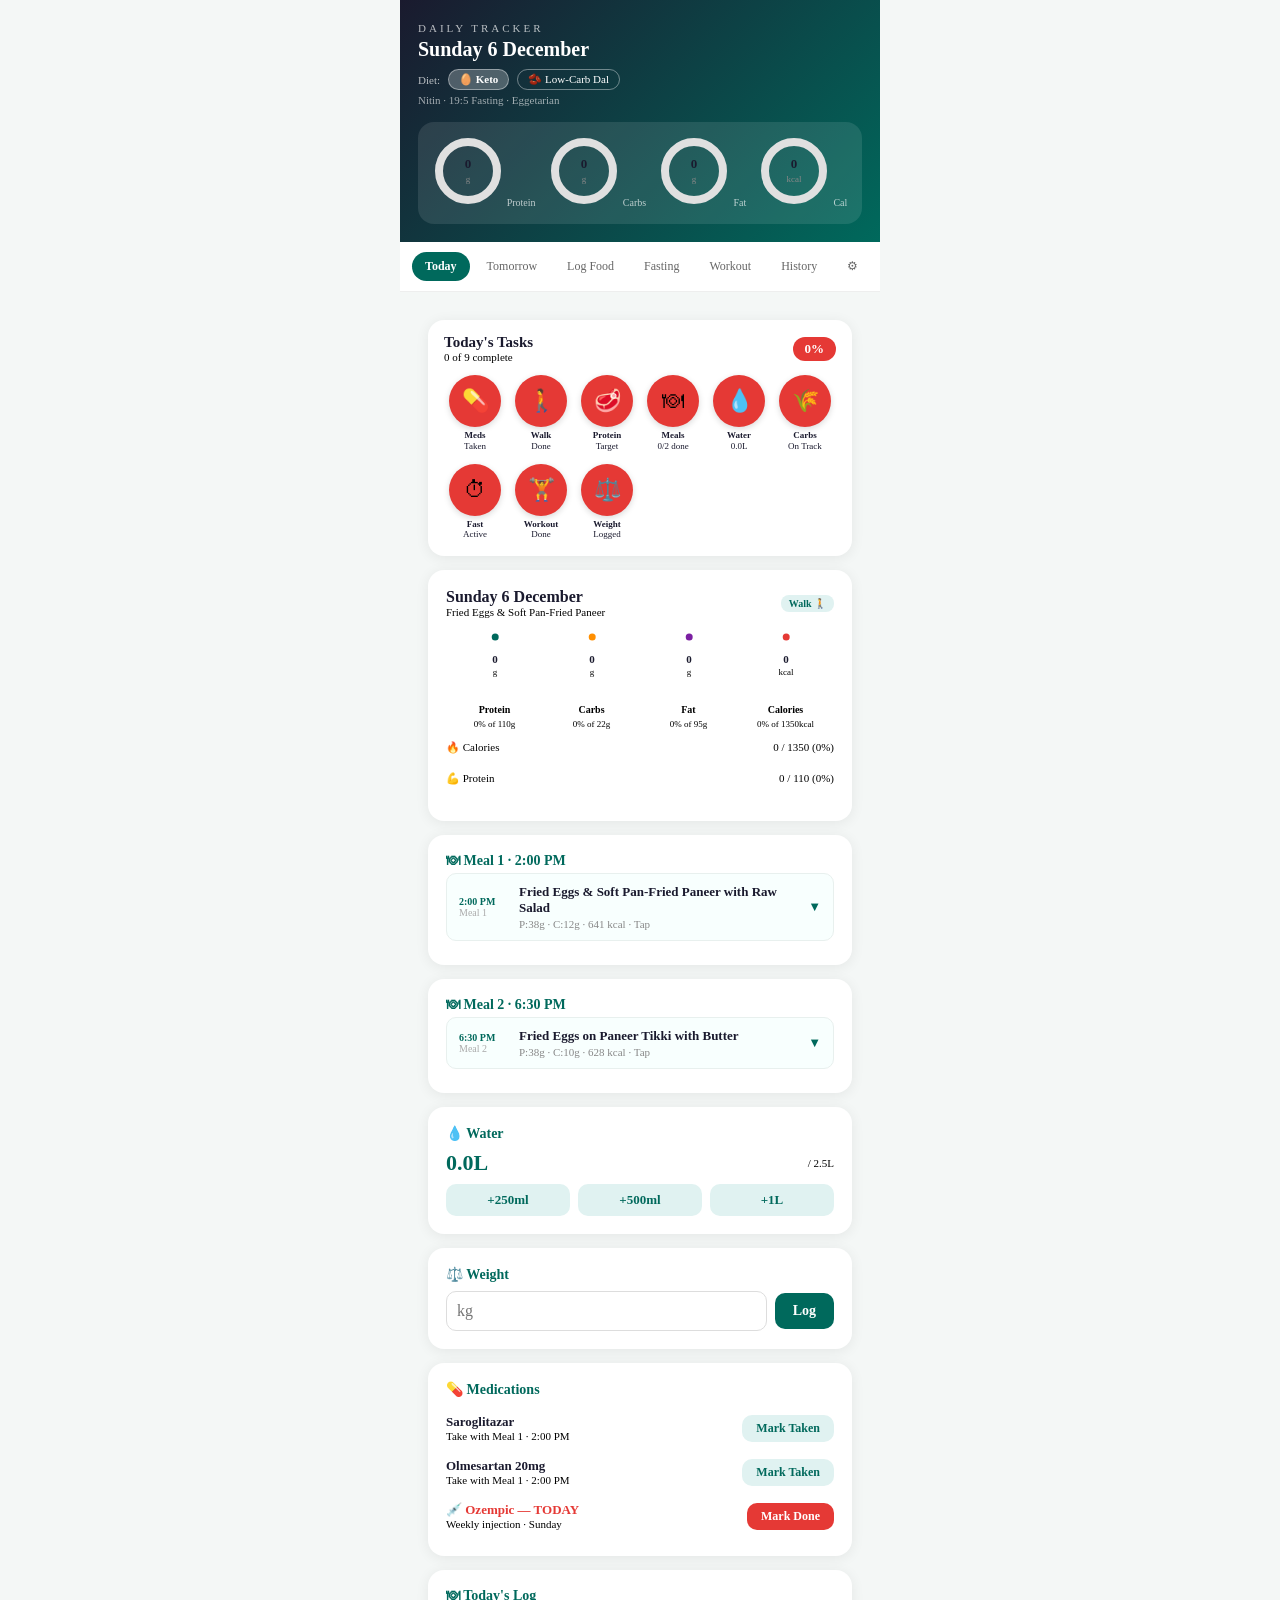
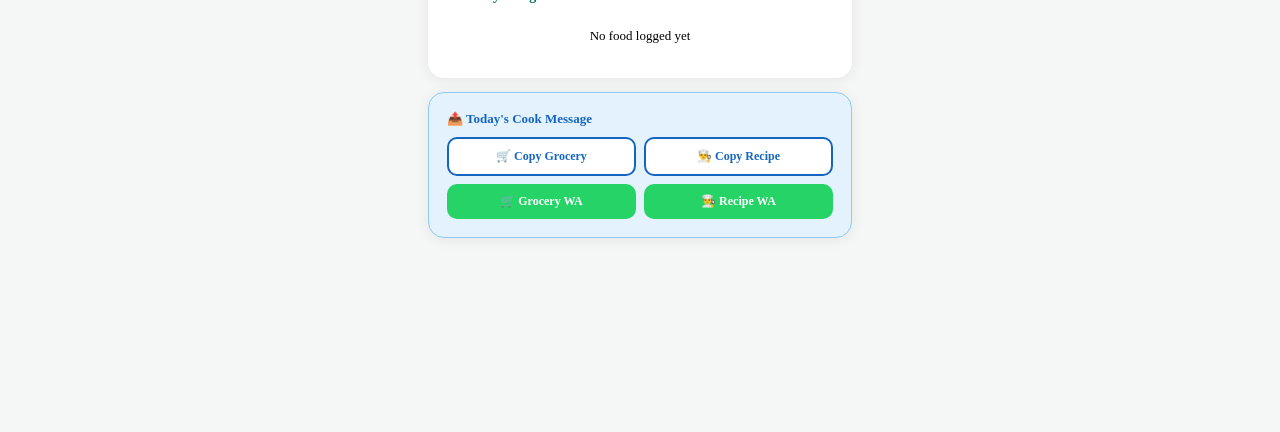
==== health_tracker.html @ d8ff8884 "Add files via upload" ====
<!DOCTYPE html>
<html lang="en">
<head>
<meta charset="UTF-8"/>
<meta name="viewport" content="width=device-width,initial-scale=1,maximum-scale=1,user-scalable=no"/>
<meta name="mobile-web-app-capable" content="yes"/>
<meta name="apple-mobile-web-app-capable" content="yes"/>
<title>Health Tracker</title>
<link rel="manifest" href="manifest.json">
<meta name="theme-color" content="#00695C">
<link rel="apple-touch-icon" href="icon-192.png">

<style>
*{box-sizing:border-box;margin:0;padding:0;-webkit-tap-highlight-color:transparent}
:root{
  --teal:#00695C;--lt-teal:#E0F2F1;--gold:#F57F17;--lt-gold:#FFF8E1;
  --dark:#1A1A2E;--red:#E53935;--green:#388E3C;--bg:#F4F7F6;
  --font:Georgia,"Times New Roman",serif;--mono:"Courier New",monospace;
  --shadow:0 2px 14px rgba(0,0,0,0.07);--radius:16px;
}
body{background:var(--bg);font-family:var(--font);max-width:480px;margin:0 auto;min-height:100vh;overflow-x:hidden}
button{font-family:var(--font);cursor:pointer}
input{font-family:var(--font);outline:none}
.card{background:#fff;border-radius:var(--radius);padding:18px;box-shadow:var(--shadow);margin-bottom:14px}
.inp{padding:9px 13px;border:1.5px solid #DDD;border-radius:10px;font-size:14px;width:100%;transition:border .2s;background:#fff}
.inp:focus{border-color:var(--teal)}
.sec{font-size:14px;font-weight:700;color:var(--teal);margin-bottom:12px}

.tabs{display:flex;gap:4px;padding:10px 12px;background:#fff;border-bottom:1px solid #EEE;overflow-x:auto;position:sticky;top:0;z-index:100}
.tab{padding:7px 13px;border-radius:20px;border:none;font-size:12px;white-space:nowrap;font-family:var(--font);transition:all .2s}
.tab.on{background:var(--teal);color:#fff;font-weight:700}
.tab:not(.on){background:transparent;color:#666}
.stab{padding:6px 13px;border-radius:14px;border:none;font-size:12px;font-family:var(--font);transition:all .2s}
.stab.on{background:var(--dark);color:#fff;font-weight:700}
.stab:not(.on){background:#F0F0F0;color:#666}
  .card{animation:fadeUp .18s ease both}
  @keyframes fadeUp{from{opacity:0;transform:translateY(5px)}to{opacity:1;transform:translateY(0)}}
  
  
  
  
.hdr{background:linear-gradient(135deg,var(--dark) 0%,var(--teal) 100%);padding:22px 18px 18px;color:#fff}
.content{padding:14px 14px 90px}
.meal-hdr{display:flex;align-items:center;gap:10px;padding:10px 12px;border-radius:10px;cursor:pointer;border:1.5px solid #E8F0EE;background:#F8FFFE;margin-bottom:0}
.meal-hdr
.meal-detail{padding:12px 14px;background:#FAFFFE;border:1.5px solid var(--teal);border-top:none;border-radius:0 0 10px 10px;margin-bottom:6px}
.excard{padding:12px 14px;border-radius:12px;margin-bottom:8px;border:1px solid #EEE;background:#fff;cursor:pointer;user-select:none;transition:all .2s}
.excard
.excard
.ring{display:flex;flex-direction:column;align-items:center;gap:3px}
.chk{width:22px;height:22px;border-radius:50%;border:2px solid #DDD;background:#fff;display:flex;align-items:center;justify-content:center;flex-shrink:0;margin-left:8px;transition:all .2s}
.chk.on{border-color:var(--green);background:var(--green)}
.fade{animation:fi .3s ease}
@keyframes fi{from{opacity:0;transform:translateY(6px)}to{opacity:1;transform:none}}
@keyframes spin{from{transform:rotate(0deg)}to{transform:rotate(360deg)}}
::-webkit-scrollbar{width:0;height:0}

@media (prefers-color-scheme: dark) {
  :root {
    --teal:#26A69A;--lt-teal:#1A3D3A;--gold:#FFB300;--lt-gold:#2D2200;
    --dark:#E8EAF6;--red:#EF5350;--green:#66BB6A;--bg:#0F0F0F;
    --shadow:0 2px 14px rgba(0,0,0,0.4);
  }
  body { background:var(--bg); color:#E0E0E0; }
  .card { background:#1E1E1E; color:#E0E0E0; }
  .inp { background:#2A2A2A; border-color:#444; color:#E0E0E0; }
  .inp:focus { border-color:var(--teal); }
  .inp::placeholder { color:#666; }
  .tabs { background:#1A1A1A; border-bottom-color:#333; }
  .tab:not(.on) { color:#999; }
  .stab:not(.on) { background:#2A2A2A; color:#999; }
  .srow { border-bottom-color:#2A2A2A; }
  .meal-hdr { background:#252525; border-color:#333; }
  .meal-hdr.open { background:var(--lt-teal); border-color:var(--teal); }
  .meal-detail { background:#1A2E2B; border-color:var(--teal); }
  .excard { background:#1E1E1E; border-color:#333; }
  .excard.done { background:#1A3320; border-color:#388E3C; }
  .excard.locked { background:#181818; }
  .chk { background:#2A2A2A; border-color:#444; }
  .badge-green { background:#1A3320; color:#66BB6A; }
  .badge-red   { background:#2D1515; color:#EF5350; }
  .badge-gold  { background:#2D2200; color:#FFB300; }
  .badge-teal  { background:var(--lt-teal); color:var(--teal); }

  /* Cards with inline background:#fff or #FAFAFA → override */
  [style*="background:#fff"],[style*="background: #fff"],
  [style*="background:#FAFAFA"],[style*="background:#F5F5F5"],
  [style*="background:#F9F9F9"],[style*="background:#FAFFFE"],
  [style*="background:#F8FFFE"] { background:#252525 !important; }
  [style*="background:#F0F0F0"] { background:#2A2A2A !important; }
  [style*="background:#F4F7F6"] { background:#0F0F0F !important; }

  /* Light pastel backgrounds → dark equivalents */
  [style*="background:#E8F5E9"] { background:#1A3320 !important; }
  [style*="background:#FFEBEE"] { background:#2D1515 !important; }
  [style*="background:#FFF8E1"] { background:#2D2200 !important; }
  [style*="background:#E3F2FD"] { background:#0D2033 !important; }
  [style*="background:#EDE7F6"] { background:#1E1528 !important; }
  [style*="background:#F0FAF8"] { background:#0D2520 !important; }

  /* Text colours */
  [style*="color:#555"],[style*="color: #555"],
  [style*="color:#666"],[style*="color: #666"] { color:#AAA !important; }
  [style*="color:#888"],[style*="color: #888"] { color:#888 !important; }
  [style*="color:#333"],[style*="color: #333"] { color:#CCC !important; }
  [style*="color:var(--dark)"] { color:#E8EAF6 !important; }

  /* Border colours */
  [style*="border-bottom:1px solid #F5F5F5"] { border-bottom-color:#2A2A2A !important; }
  [style*="border-bottom:1px solid #EEE"] { border-bottom-color:#333 !important; }
  [style*="border:1px solid #EEE"] { border-color:#333 !important; }
  [style*="border:1.5px solid #E8F0EE"] { border-color:#333 !important; }
  [style*="border:1px solid #DDD"] { border-color:#444 !important; }

  /* Undo bar */
  #undo-bar { background:#333 !important; }

  /* Input number spinners */
  input[type="number"] { color-scheme: dark; }
}

@media (prefers-color-scheme: dark) {
  /* SVG chart text */
  svg text { fill:#AAA !important; }

  /* Tab bar bottom nav */
  .nav { background:#1A1A1A !important; border-top-color:#333 !important; }
  .nav button { color:#888 !important; }
  .nav button.on { color:var(--teal) !important; }

  /* Circuit timer overlay */
  #circuit-overlay { background:#0F0F0F !important; }

  /* Scrollbar */
  ::-webkit-scrollbar { width:4px; }
  ::-webkit-scrollbar-track { background:#1A1A1A; }
  ::-webkit-scrollbar-thumb { background:#444; border-radius:4px; }

  /* Video barcode scanner overlay stays dark naturally */

  /* White text on dark teal header — stays as-is, already works */
  .hdr { background:linear-gradient(135deg,#0A0A1A 0%,#00695C 100%) !important; }

  /* Danger zone card */
  [style*="background:#FFF8E1;border:1px solid #FFE082"] { background:#2D2200 !important; border-color:#664400 !important; }
  [style*="background:#FFEBEE;border:1px solid #EF9A9A"] { background:#2D1515 !important; border-color:#661515 !important; }

  /* Day complete celebration */
  [style*="background:linear-gradient(135deg,#E8F5E9"] { background:linear-gradient(135deg,#1A3320,#1E3A20) !important; border-color:var(--green) !important; }

  /* Goal progress bar track */
  [style*="background:#F0F0F0;border-radius:20px"] { background:#2A2A2A !important; }
  [style*="background:#F0F0F0;border-radius:10px"] { background:#2A2A2A !important; }
}
</style>
</head>
<body>
<div id="app"></div>
<script>
// --- DATA -----------------------------------------------------------

let FOOD_DB = [];
async function loadFoodDB() {
  try {
    const res = await fetch('foods.json');
    if (!res.ok) throw new Error('foods.json not found');
    FOOD_DB = await res.json();
    // Also re-load any custom foods saved by user
    LS.get('custom_foods',[]).forEach(f => { if(!FOOD_DB.find(x=>x.name===f.name)) FOOD_DB.push(f); });
  } catch(e) {
    console.warn('foods.json load failed, using empty DB:', e.message);
  }
}

/** Quick lookup by partial name (case-insensitive) */
const searchFoods = (query, db = FOOD_DB) => {
  if (!query?.trim()) return db;
  const q = query.toLowerCase();
  return db.filter(f => f.name.toLowerCase().includes(q));
};



const KETO_PLAN = [
  {
    day: "Monday",
    theme: "Ghee-Fried Eggs & Pan-Fried Paneer",
    meals: [
      {
        name: "Ghee-Fried Eggs & Pan-Fried Paneer with Salad",
        time: "2:00 PM",
        protein: 38, carbs: 14, fat: 54, cal: 694,
        ingredients: [
          { hi: "3 पूरे अंडे", en: "3 whole eggs", qty: "3" },
          { hi: "80 ग्राम पनीर — मोटे स्लाइस", en: "80g paneer — thick slabs", qty: "80g" },
          { hi: "1 अमूल चीज़ स्लाइस (वैकल्पिक)", en: "1 Amul cheese slice (optional)", qty: "1 slice" },
          { hi: "3 छोटे चम्मच घी", en: "3 tsp ghee", qty: "3 tsp" },
          { hi: "¼ छोटा प्याज — बारीक कटा", en: "¼ small onion — finely chopped", qty: "30g" },
          { hi: "½ छोटा टमाटर — बारीक कटा", en: "½ small tomato — finely chopped", qty: "50g" },
          { hi: "नमक, काली मिर्च, लाल मिर्च फ्लेक्स", en: "Salt, black pepper, chilli flakes", qty: "to taste" },
        ],
        steps: [
          { hi: "पैन में 1½ छोटा चम्मच घी — पनीर स्लाइस — हर साइड 2 मिनट सुनहरा", en: "Heat 1½ tsp ghee — fry paneer slabs 2 min each side until golden" },
          { hi: "निकालें — उसी पैन में ½ छोटा चम्मच घी — प्याज 1 मिनट — टमाटर 1 मिनट", en: "Remove paneer — add ½ tsp ghee — fry onion 1 min — add tomato 1 min" },
          { hi: "प्याज-टमाटर किनारे करें — अंडे तोड़ें", en: "Push onion-tomato to side — crack eggs in" },
          { hi: "धीमी आंच — जर्दी थोड़ी नरम रखें — नमक, मिर्च", en: "Low flame — keep yolk slightly runny — salt, pepper" },
          { hi: "चीज़ स्लाइस पनीर पर — ढकें 30 सेकंड (वैकल्पिक)", en: "Place cheese on paneer — cover 30 sec to melt (optional)" },
          { hi: "खीरा, मूली, टमाटर काटें — साइड में रखें", en: "Slice cucumber, mooli, tomato — serve on the side" },
          { hi: "अंडे, पनीर और सलाद अलग-अलग परोसें", en: "Serve eggs, paneer and salad separately on the plate" },
        ],
      },
      {
        name: "Ghee-Fried Eggs & Pan-Fried Paneer with Cheese",
        time: "6:30 PM",
        protein: 41, carbs: 5, fat: 49, cal: 608,
        ingredients: [
          { hi: "3 पूरे अंडे", en: "3 whole eggs", qty: "3" },
          { hi: "100 ग्राम पनीर — मोटे स्लाइस", en: "100g paneer — cut into thick slabs", qty: "100g" },
          { hi: "1 अमूल चीज़ स्लाइस (वैकल्पिक)", en: "1 Amul cheese slice (optional)", qty: "1 slice" },
          { hi: "1 छोटा चम्मच घी (अंडों के लिए)", en: "1 tsp ghee (for eggs)", qty: "1 tsp" },
          { hi: "1 छोटा चम्मच घी (पनीर के लिए)", en: "1 tsp ghee (for paneer)", qty: "1 tsp" },
          { hi: "नमक, काली मिर्च, लाल मिर्च फ्लेक्स", en: "Salt, black pepper, chilli flakes", qty: "to taste" },
        ],
        steps: [
          { hi: "पैन में 1 छोटा चम्मच घी — पनीर स्लाइस — हर साइड 2 मिनट सुनहरा", en: "Heat 1 tsp ghee — fry paneer slabs 2 min each side until golden" },
          { hi: "निकालें — उसी पैन में 1 छोटा चम्मच घी — अंडे तोड़ें", en: "Remove paneer — add 1 tsp ghee — crack eggs in" },
          { hi: "धीमी आंच — जर्दी थोड़ी नरम — नमक, मिर्च", en: "Low flame — keep yolk slightly runny — salt, pepper" },
          { hi: "पनीर के ऊपर चीज़ स्लाइस — ढकें 30 सेकंड (वैकल्पिक)", en: "Place cheese on paneer — cover 30 sec to melt (optional)" },
          { hi: "अंडे और पनीर साथ परोसें", en: "Serve eggs alongside golden paneer slabs" },
        ],
      },
    ],
    shake: true,
    grocery: [
      { hi: "अंडे", en: "Eggs", qty: "4" },
      { hi: "पनीर (फुल फैट)", en: "Paneer (full fat)", qty: "250g" },
      { hi: "पालक", en: "Spinach (Palak)", qty: "150g" },
      { hi: "शिमला मिर्च", en: "Capsicum", qty: "30g (1 छोटी)" },
      { hi: "प्याज़", en: "Onion", qty: "15g" },
      { hi: "टमाटर", en: "Tomato", qty: "40g (1 छोटा)" },
      { hi: "पत्तागोभी", en: "Cabbage", qty: "50g" },
      { hi: "खीरा या मूली", en: "Cucumber or Mooli", qty: "1" },
      { hi: "घी", en: "Ghee", qty: "3 tsp" },
      { hi: "मक्खन (अनसाल्टेड)", en: "Butter (unsalted)", qty: "2 tsp" },
    ],
    totals: { protein: 79, carbs: 19, fat: 103, cal: 1302 },
  },
  {
    day: "Tuesday",
    theme: "Spiced Omelette & Jeera Paneer",
    meals: [
      {
        name: "Spiced Omelette & Jeera Paneer with Sautéed Spinach",
        time: "2:00 PM",
        protein: 39, carbs: 8, fat: 54, cal: 665,
        ingredients: [
          { hi: "3 पूरे अंडे", en: "3 whole eggs", qty: "3" },
          { hi: "80 ग्राम पनीर — क्यूब्स", en: "80g paneer — cubes", qty: "80g" },
          { hi: "1 अमूल चीज़ स्लाइस (वैकल्पिक)", en: "1 Amul cheese slice (optional)", qty: "1 slice" },
          { hi: "3 छोटे चम्मच घी", en: "3 tsp ghee", qty: "3 tsp" },
          { hi: "80 ग्राम पालक — साइड के लिए", en: "80g spinach — for the side", qty: "80g" },
          { hi: "1 छोटा चम्मच जीरा", en: "1 tsp cumin seeds", qty: "1 tsp" },
          { hi: "नमक, लाल मिर्च, हल्दी", en: "Salt, red chilli, turmeric", qty: "to taste" },
        ],
        steps: [
          { hi: "पैन में 1 छोटा चम्मच घी — जीरा — चटखने दें — पनीर क्यूब्स — 2 मिनट — निकालें", en: "Heat 1 tsp ghee — splutter cumin — add paneer cubes — 2 min — set aside" },
          { hi: "उसी पैन में ½ छोटा चम्मच घी — पालक — नमक — 1 मिनट — निकालें", en: "Add ½ tsp ghee — sauté spinach with salt — 1 min — set aside" },
          { hi: "अंडे फेंटें — नमक, लाल मिर्च मिलाएं", en: "Whisk eggs with salt and red chilli" },
          { hi: "पैन में 1½ छोटा चम्मच घी — अंडे डालें — फैलाएं — किनारे सेट होने दें", en: "Heat 1½ tsp ghee — pour eggs — spread — let edges set" },
          { hi: "चीज़ स्लाइस एक तरफ — मोड़ें — 30 सेकंड (वैकल्पिक)", en: "Add cheese slice on one half — fold — 30 sec (optional)" },
          { hi: "ऑमलेट, जीरा पनीर और पालक अलग-अलग परोसें", en: "Serve omelette, jeera paneer and spinach separately" },
        ],
      },
      {
        name: "Cream Scrambled Eggs with Paneer & Cheese",
        time: "6:30 PM",
        protein: 44, carbs: 11, fat: 57, cal: 722,
        ingredients: [
          { hi: "4 पूरे अंडे", en: "4 whole eggs", qty: "4" },
          { hi: "80 ग्राम पनीर — कद्दूकस", en: "80g paneer — grated", qty: "80g" },
          { hi: "1 अमूल चीज़ स्लाइस (वैकल्पिक)", en: "1 Amul cheese slice (optional)", qty: "1 slice" },
          { hi: "2 टेबलस्पून ताज़ी क्रीम", en: "2 tbsp fresh cream", qty: "2 tbsp" },
          { hi: "2 छोटे चम्मच मक्खन", en: "2 tsp butter", qty: "2 tsp" },
          { hi: "नमक, काली मिर्च", en: "Salt, black pepper", qty: "to taste" },
        ],
        steps: [
          { hi: "पैन में मक्खन — प्याज 1 मिनट — टमाटर 1 मिनट — किनारे करें", en: "Melt butter — fry onion 1 min — add tomato 1 min — push to side" },
          { hi: "अंडे, क्रीम, नमक, काली मिर्च फेंटें", en: "Whisk eggs with cream, salt and black pepper" },
          { hi: "अंडे डालें — धीरे-धीरे हिलाएं — जल्दी नहीं", en: "Pour eggs — stir slowly and gently — no rush" },
          { hi: "आधे पके होने पर कद्दूकस पनीर मिलाएं", en: "When half set, fold in grated paneer" },
          { hi: "चीज़ स्लाइस ऊपर — गैस बंद — 30 सेकंड (वैकल्पिक)", en: "Add cheese slice — turn off heat — 30 sec (optional)" },
          { hi: "नरम और क्रीमी — तुरंत परोसें", en: "Serve immediately while soft and creamy" },
        ],
      },
    ],
    shake: true,
    grocery: [
      { hi: "अंडे", en: "Eggs", qty: "4" },
      { hi: "पनीर (फुल फैट)", en: "Paneer (full fat)", qty: "250g" },
      { hi: "फूलगोभी", en: "Cauliflower", qty: "80g" },
      { hi: "पत्तागोभी", en: "Cabbage", qty: "50g" },
      { hi: "पालक", en: "Spinach", qty: "75g" },
      { hi: "शिमला मिर्च", en: "Capsicum", qty: "30g" },
      { hi: "प्याज़", en: "Onion", qty: "30g" },
      { hi: "टमाटर", en: "Tomato", qty: "40g" },
      { hi: "खीरा या मूली", en: "Cucumber or Mooli", qty: "1" },
      { hi: "घी", en: "Ghee", qty: "3 tsp" },
      { hi: "मक्खन (अनसाल्टेड)", en: "Butter", qty: "2 tsp" },
    ],
    totals: { protein: 83, carbs: 19, fat: 111, cal: 1387 },
  },
  {
    day: "Wednesday",
    theme: "Palak Paneer",
    meals: [
      {
        name: "Palak Paneer with Cream & Ghee",
        time: "2:00 PM",
        protein: 32, carbs: 12, fat: 48, cal: 610,
        ingredients: [
          { hi: "150 ग्राम पनीर — मोटे क्यूब्स", en: "150g paneer — thick cubes", qty: "150g" },
          { hi: "200 ग्राम पालक — धोकर ब्लांच करें", en: "200g spinach — washed and blanched", qty: "200g" },
          { hi: "1 टेबलस्पून ताज़ी क्रीम", en: "1 tbsp fresh cream", qty: "1 tbsp" },
          { hi: "2 छोटे चम्मच घी", en: "2 tsp ghee", qty: "2 tsp" },
          { hi: "15 ग्राम प्याज़ — बारीक", en: "15g onion — finely chopped", qty: "15g" },
          { hi: "30 ग्राम टमाटर — बारीक", en: "30g tomato — finely chopped", qty: "30g" },
          { hi: "1 छोटा चम्मच अदरक-लहसुन पेस्ट", en: "1 tsp ginger-garlic paste", qty: "1 tsp" },
          { hi: "नमक, जीरा, हल्दी, गरम मसाला", en: "Salt, cumin, turmeric, garam masala", qty: "to taste" },
        ],
        steps: [
          { hi: "पालक ब्लांच करें — 2 मिनट उबलते पानी में — ठंडे पानी में डालें — पीस लें", en: "Blanch spinach 2 min in boiling water — transfer to cold water — blend smooth" },
          { hi: "पैन में 1 छोटा चम्मच घी — पनीर क्यूब्स — हल्का सुनहरा — निकालें", en: "Heat 1 tsp ghee — fry paneer cubes lightly golden — set aside" },
          { hi: "उसी पैन में 1 छोटा चम्मच घी — जीरा — प्याज़ — 2 मिनट", en: "Add 1 tsp ghee — cumin — onion — 2 min" },
          { hi: "अदरक-लहसुन पेस्ट — 1 मिनट — टमाटर — नरम होने तक", en: "Add ginger-garlic paste — 1 min — tomato — cook until soft" },
          { hi: "हल्दी, नमक — पालक प्यूरी डालें — 3 मिनट धीमी आंच", en: "Add turmeric, salt — pour spinach purée — 3 min on low flame" },
          { hi: "पनीर डालें — 2 मिनट — क्रीम डालें — गरम मसाला — गरम परोसें", en: "Add paneer — 2 min — stir in cream — garam masala — serve hot" },
        ],
      },
      {
        name: "Masala Paneer Stuffed Omelette in Ghee",
        time: "6:30 PM",
        protein: 37, carbs: 4, fat: 49, cal: 600,
        ingredients: [
          { hi: "3 पूरे अंडे", en: "3 whole eggs", qty: "3" },
          { hi: "80 ग्राम पनीर — कद्दूकस", en: "80g paneer — grated", qty: "80g" },
          { hi: "1 अमूल चीज़ स्लाइस (वैकल्पिक)", en: "1 Amul cheese slice (optional)", qty: "1 slice" },
          { hi: "2 छोटे चम्मच घी", en: "2 tsp ghee", qty: "2 tsp" },
          { hi: "नमक, जीरा, लाल मिर्च पाउडर, चाट मसाला", en: "Salt, cumin, red chilli powder, chaat masala", qty: "to taste" },
        ],
        steps: [
          { hi: "अंडे फेंटें — नमक और जीरा मिलाएं", en: "Whisk eggs with salt and cumin" },
          { hi: "पनीर में लाल मिर्च, चाट मसाला, नमक — स्टफिंग तैयार", en: "Mix paneer with chilli, chaat masala, salt — stuffing ready" },
          { hi: "पैन में घी गरम करें — अंडे डालें — फैलाएं", en: "Heat ghee in pan — pour eggs — spread evenly" },
          { hi: "किनारे सेट होने पर एक तरफ पनीर स्टफिंग रखें", en: "When edges set, add paneer stuffing on one half" },
          { hi: "मोड़ें — 1 मिनट — चीज़ स्लाइस ऊपर (वैकल्पिक)", en: "Fold over — 1 min more — cheese slice on top (optional)" },
          { hi: "गरम परोसें", en: "Serve hot" },
        ],
      },
    ],
    shake: true,
    grocery: [
      { hi: "अंडे", en: "Eggs", qty: "4" },
      { hi: "पनीर (फुल फैट)", en: "Paneer (full fat)", qty: "250g" },
      { hi: "ब्रोकली", en: "Broccoli", qty: "80g" },
      { hi: "पालक", en: "Spinach", qty: "125g" },
      { hi: "पत्तागोभी", en: "Cabbage", qty: "50g" },
      { hi: "प्याज़", en: "Onion", qty: "15g" },
      { hi: "टमाटर", en: "Tomato", qty: "40g" },
      { hi: "खीरा या मूली", en: "Cucumber or Mooli", qty: "1" },
      { hi: "घी", en: "Ghee", qty: "3 tsp" },
      { hi: "मक्खन (अनसाल्टेड)", en: "Butter", qty: "2 tsp" },
    ],
    totals: { protein: 69, carbs: 16, fat: 97, cal: 1210 },
  },
  {
    day: "Thursday",
    theme: "Buttery Scrambled Eggs & Pan-Fried Paneer",
    meals: [
      {
        name: "Buttery Scrambled Eggs & Pan-Fried Paneer with Grilled Capsicum",
        time: "2:00 PM",
        protein: 39, carbs: 13, fat: 51, cal: 653,
        ingredients: [
          { hi: "3 पूरे अंडे", en: "3 whole eggs", qty: "3" },
          { hi: "80 ग्राम पनीर — मोटे स्लाइस", en: "80g paneer — thick slabs", qty: "80g" },
          { hi: "1 अमूल चीज़ स्लाइस (वैकल्पिक)", en: "1 Amul cheese slice (optional)", qty: "1 slice" },
          { hi: "3 छोटे चम्मच मक्खन", en: "3 tsp butter", qty: "3 tsp" },
          { hi: "80 ग्राम शिमला मिर्च — लंबे टुकड़े (साइड के लिए)", en: "80g capsicum — strips (for the side)", qty: "80g" },
          { hi: "नमक, काली मिर्च", en: "Salt, black pepper", qty: "to taste" },
        ],
        steps: [
          { hi: "पैन में 1 छोटा चम्मच मक्खन — शिमला मिर्च स्ट्रिप्स — नमक — 3 मिनट ग्रिल — निकालें", en: "Heat 1 tsp butter — grill capsicum strips with salt — 3 min — set aside" },
          { hi: "उसी पैन में 1 छोटा चम्मच मक्खन — पनीर स्लाइस — 2 मिनट हर साइड — निकालें", en: "Add 1 tsp butter — fry paneer slabs 2 min each side — set aside" },
          { hi: "अंडे फेंटें — नमक, काली मिर्च", en: "Whisk eggs with salt and black pepper" },
          { hi: "पैन में 1 छोटा चम्मच मक्खन — धीमी आंच — अंडे — धीरे हिलाएं", en: "Add 1 tsp butter — low flame — pour eggs — stir slowly" },
          { hi: "चीज़ स्लाइस ऊपर — गैस बंद — 30 सेकंड (वैकल्पिक)", en: "Add cheese slice on top — turn off heat — 30 sec (optional)" },
          { hi: "स्क्रैम्बल्ड अंडे, पनीर और शिमला मिर्च अलग-अलग परोसें", en: "Serve scrambled eggs, paneer and capsicum separately on the plate" },
        ],
      },
      {
        name: "Boiled Eggs in Jeera-Chilli Ghee Tadka & Pan-Fried Paneer",
        time: "6:30 PM",
        protein: 37, carbs: 8, fat: 48, cal: 613,
        ingredients: [
          { hi: "3 पूरे अंडे — उबले", en: "3 whole eggs — hard boiled", qty: "3" },
          { hi: "100 ग्राम पनीर — मोटे टुकड़े", en: "100g paneer — thick cubes", qty: "100g" },
          { hi: "2 छोटे चम्मच घी", en: "2 tsp ghee", qty: "2 tsp" },
          { hi: "1 छोटा चम्मच जीरा", en: "1 tsp cumin seeds", qty: "1 tsp" },
          { hi: "1-2 सूखी लाल मिर्च", en: "1-2 dried red chillies", qty: "1-2" },
          { hi: "नमक, काली मिर्च, अमचूर", en: "Salt, black pepper, amchur", qty: "to taste" },
        ],
        steps: [
          { hi: "अंडे उबालें 10 मिनट — छीलें — आधा काटें", en: "Boil eggs 10 min — peel — cut in half" },
          { hi: "पैन में 1 छोटा चम्मच घी — पनीर क्यूब्स — सुनहरे होने तक", en: "Heat 1 tsp ghee — fry paneer cubes until golden — set aside" },
          { hi: "उसी पैन में 1 छोटा चम्मच घी — जीरा डालें — चटखने दें", en: "Add 1 tsp ghee — add cumin — let splutter" },
          { hi: "सूखी लाल मिर्च — 30 सेकंड", en: "Add red chillies — 30 sec" },
          { hi: "अंडे और पनीर डालें — अच्छे से कोट करें — नमक, अमचूर", en: "Add eggs and paneer — toss in tadka — salt, amchur" },
          { hi: "गरम परोसें — कोई सब्ज़ी नहीं", en: "Serve hot — no vegetables needed" },
        ],
      },
    ],
    shake: true,
    grocery: [
      { hi: "अंडे", en: "Eggs", qty: "4" },
      { hi: "पनीर (फुल फैट)", en: "Paneer (full fat)", qty: "250g" },
      { hi: "शिमला मिर्च", en: "Capsicum", qty: "80g" },
      { hi: "पालक", en: "Spinach", qty: "125g" },
      { hi: "पत्तागोभी", en: "Cabbage", qty: "50g" },
      { hi: "प्याज़", en: "Onion", qty: "15g" },
      { hi: "टमाटर", en: "Tomato", qty: "40g" },
      { hi: "खीरा या मूली", en: "Cucumber or Mooli", qty: "1" },
      { hi: "घी", en: "Ghee", qty: "3 tsp" },
      { hi: "मक्खन (अनसाल्टेड)", en: "Butter", qty: "2 tsp" },
    ],
    totals: { protein: 76, carbs: 21, fat: 99, cal: 1266 },
  },
  {
    day: "Friday",
    theme: "Eggs in Palak Gravy",
    meals: [
      {
        name: "Boiled Eggs in Palak Gravy with Paneer",
        time: "2:00 PM",
        protein: 42, carbs: 13, fat: 55, cal: 711,
        ingredients: [
          { hi: "3 पूरे अंडे — उबले", en: "3 whole eggs — hard boiled", qty: "3" },
          { hi: "100 ग्राम पनीर — मोटे क्यूब्स", en: "100g paneer — thick cubes", qty: "100g" },
          { hi: "200 ग्राम पालक — धोकर ब्लांच करें", en: "200g spinach — washed and blanched", qty: "200g" },
          { hi: "1 टेबलस्पून ताज़ी क्रीम", en: "1 tbsp fresh cream", qty: "1 tbsp" },
          { hi: "2 छोटे चम्मच घी", en: "2 tsp ghee", qty: "2 tsp" },
          { hi: "15 ग्राम प्याज़ — बारीक", en: "15g onion — finely chopped", qty: "15g" },
          { hi: "30 ग्राम टमाटर — बारीक", en: "30g tomato — finely chopped", qty: "30g" },
          { hi: "1 छोटा चम्मच अदरक-लहसुन पेस्ट", en: "1 tsp ginger-garlic paste", qty: "1 tsp" },
          { hi: "नमक, जीरा, हल्दी, गरम मसाला, लाल मिर्च", en: "Salt, cumin, turmeric, garam masala, red chilli", qty: "to taste" },
        ],
        steps: [
          { hi: "अंडे उबालें 10 मिनट — छीलें — आधा काटें या पूरे रखें", en: "Boil eggs 10 min — peel — halve or keep whole" },
          { hi: "पालक ब्लांच करें — पीस लें — प्यूरी तैयार", en: "Blanch spinach — blend smooth — purée ready" },
          { hi: "पैन में 1 छोटा चम्मच घी — पनीर क्यूब्स — हल्का सुनहरा — निकालें", en: "Heat 1 tsp ghee — fry paneer lightly golden — set aside" },
          { hi: "उसी पैन में 1 छोटा चम्मच घी — जीरा — प्याज़ — अदरक-लहसुन — 2 मिनट", en: "Add 1 tsp ghee — cumin — onion — ginger-garlic — 2 min" },
          { hi: "टमाटर — हल्दी, लाल मिर्च, नमक — पालक प्यूरी — 3 मिनट", en: "Add tomato — turmeric, chilli, salt — spinach purée — 3 min" },
          { hi: "पनीर और अंडे डालें — 2 मिनट — क्रीम — गरम मसाला — गरम परोसें", en: "Add paneer and eggs — 2 min — cream — garam masala — serve hot" },
        ],
      },
      {
        name: "Cheese & Paneer Omelette in Butter",
        time: "6:30 PM",
        protein: 40, carbs: 10, fat: 48, cal: 625,
        ingredients: [
          { hi: "4 पूरे अंडे", en: "4 whole eggs", qty: "4" },
          { hi: "60 ग्राम पनीर — कद्दूकस", en: "60g paneer — grated", qty: "60g" },
          { hi: "1 अमूल चीज़ स्लाइस (वैकल्पिक)", en: "1 Amul cheese slice (optional)", qty: "1 slice" },
          { hi: "2 छोटे चम्मच मक्खन", en: "2 tsp butter", qty: "2 tsp" },
          { hi: "¼ छोटा प्याज — बारीक कटा", en: "¼ small onion — finely chopped", qty: "30g" },
          { hi: "नमक, काली मिर्च, हरी मिर्च (वैकल्पिक)", en: "Salt, black pepper, green chilli (optional)", qty: "to taste" },
        ],
        steps: [
          { hi: "अंडे फेंटें — नमक, काली मिर्च — हरी मिर्च चाहें तो", en: "Whisk eggs with salt, black pepper — add green chilli if desired" },
          { hi: "पैन में मक्खन — मध्यम आंच — पिघलाएं", en: "Melt butter in pan on medium heat" },
          { hi: "अंडे डालें — किनारे सेट होने दें", en: "Pour eggs — let edges set" },
          { hi: "कद्दूकस पनीर एक तरफ — चीज़ स्लाइस ऊपर (वैकल्पिक)", en: "Add grated paneer on one half — cheese slice on top (optional)" },
          { hi: "मोड़ें — 30 सेकंड — गैस बंद", en: "Fold — 30 sec — turn off heat" },
          { hi: "तुरंत परोसें — साधा और स्वादिष्ट", en: "Serve immediately — simple and satisfying" },
        ],
      },
    ],
    shake: true,
    grocery: [
      { hi: "अंडे", en: "Eggs", qty: "4" },
      { hi: "पनीर (फुल फैट)", en: "Paneer (full fat)", qty: "250g" },
      { hi: "बैंगन", en: "Brinjal (Baingan)", qty: "1 medium (~100g)" },
      { hi: "पालक", en: "Spinach", qty: "125g" },
      { hi: "पत्तागोभी", en: "Cabbage", qty: "50g" },
      { hi: "प्याज़", en: "Onion", qty: "15g" },
      { hi: "टमाटर", en: "Tomato", qty: "40g" },
      { hi: "खीरा या मूली", en: "Cucumber or Mooli", qty: "1" },
      { hi: "घी", en: "Ghee", qty: "3 tsp" },
      { hi: "मक्खन (अनसाल्टेड)", en: "Butter", qty: "2 tsp" },
    ],
    totals: { protein: 82, carbs: 23, fat: 103, cal: 1336 },
  },
  {
    day: "Saturday",
    theme: "Sunny Side Up & Pan-Fried Paneer",
    meals: [
      {
        name: "Sunny Side Up & Pan-Fried Paneer with Sautéed Broccoli",
        time: "2:00 PM",
        protein: 39, carbs: 8, fat: 54, cal: 665,
        ingredients: [
          { hi: "3 पूरे अंडे", en: "3 whole eggs", qty: "3" },
          { hi: "80 ग्राम पनीर — मोटे स्लाइस", en: "80g paneer — thick slabs", qty: "80g" },
          { hi: "1 अमूल चीज़ स्लाइस (वैकल्पिक)", en: "1 Amul cheese slice (optional)", qty: "1 slice" },
          { hi: "3 छोटे चम्मच घी", en: "3 tsp ghee", qty: "3 tsp" },
          { hi: "80 ग्राम ब्रोकोली — छोटे फ्लोरेट्स (साइड के लिए)", en: "80g broccoli — small florets (for the side)", qty: "80g" },
          { hi: "नमक, काली मिर्च, लाल मिर्च फ्लेक्स", en: "Salt, black pepper, chilli flakes", qty: "to taste" },
        ],
        steps: [
          { hi: "पैन में 1 छोटा चम्मच घी — पनीर स्लाइस — 2 मिनट हर साइड सुनहरा — निकालें", en: "Heat 1 tsp ghee — fry paneer slabs 2 min each side until golden — set aside" },
          { hi: "उसी पैन में ½ छोटा चम्मच घी — ब्रोकोली — नमक, मिर्च फ्लेक्स — 3 मिनट — निकालें", en: "Add ½ tsp ghee — sauté broccoli with salt, chilli flakes — 3 min — set aside" },
          { hi: "उसी पैन में 1½ छोटा चम्मच घी — धीमी आंच — अंडे तोड़ें", en: "Add 1½ tsp ghee — low flame — crack eggs gently" },
          { hi: "जर्दी थोड़ी नरम रखें — नमक, काली मिर्च", en: "Keep yolk slightly runny — salt, black pepper" },
          { hi: "चीज़ स्लाइस पनीर पर — ढकें 30 सेकंड (वैकल्पिक)", en: "Place cheese on paneer — cover 30 sec to melt (optional)" },
          { hi: "अंडे, पनीर और ब्रोकोली अलग-अलग परोसें", en: "Serve eggs, paneer and broccoli separately on the plate" },
        ],
      },
      {
        name: "Pure Egg Bhurji with Paneer in Ghee",
        time: "6:30 PM",
        protein: 41, carbs: 5, fat: 49, cal: 608,
        ingredients: [
          { hi: "3 पूरे अंडे", en: "3 whole eggs", qty: "3" },
          { hi: "100 ग्राम पनीर — कद्दूकस या टुकड़े", en: "100g paneer — grated or crumbled", qty: "100g" },
          { hi: "1 अमूल चीज़ स्लाइस (वैकल्पिक)", en: "1 Amul cheese slice (optional)", qty: "1 slice" },
          { hi: "1 छोटा चम्मच घी", en: "1 tsp ghee", qty: "1 tsp" },
          { hi: "1 छोटा चम्मच जीरा", en: "1 tsp cumin seeds", qty: "1 tsp" },
          { hi: "नमक, हल्दी, लाल मिर्च पाउडर", en: "Salt, turmeric, red chilli powder", qty: "to taste" },
        ],
        steps: [
          { hi: "पैन में घी गरम करें — जीरा डालें — चटखने दें", en: "Heat ghee — add cumin — let splutter" },
          { hi: "हल्दी और लाल मिर्च — 10 सेकंड", en: "Add turmeric and red chilli — 10 sec" },
          { hi: "पनीर डालें — 1 मिनट हिलाएं", en: "Add paneer — stir 1 min" },
          { hi: "अंडे सीधे तोड़ें — धीमी आंच पर भुर्जी बनाएं", en: "Crack eggs directly in pan — scramble on low heat" },
          { hi: "नमक — अच्छे से मिलाएं — कोई सब्ज़ी नहीं", en: "Add salt — mix well — NO vegetables" },
          { hi: "चीज़ स्लाइस ऊपर — ढकें 30 सेकंड (वैकल्पिक)", en: "Cheese slice on top — cover 30 sec (optional)" },
        ],
      },
    ],
    shake: true,
    grocery: [
      { hi: "अंडे", en: "Eggs", qty: "4" },
      { hi: "पनीर (फुल फैट)", en: "Paneer (full fat)", qty: "250g" },
      { hi: "पालक", en: "Spinach", qty: "150g" },
      { hi: "शिमला मिर्च", en: "Capsicum", qty: "30g" },
      { hi: "पत्तागोभी", en: "Cabbage", qty: "50g" },
      { hi: "प्याज़", en: "Onion", qty: "15g" },
      { hi: "टमाटर", en: "Tomato", qty: "40g" },
      { hi: "कलौंजी + सौंफ", en: "Kalonji + Fennel seeds", qty: "घर में check करें" },
      { hi: "खीरा या मूली", en: "Cucumber or Mooli", qty: "1" },
      { hi: "घी", en: "Ghee", qty: "3 tsp" },
      { hi: "मक्खन (अनसाल्टेड)", en: "Butter", qty: "2 tsp" },
    ],
    totals: { protein: 80, carbs: 13, fat: 103, cal: 1273 },
  },
  {
    day: "Sunday",
    theme: "Fried Eggs & Soft Pan-Fried Paneer",
    meals: [
      {
        name: "Fried Eggs & Soft Pan-Fried Paneer with Raw Salad",
        time: "2:00 PM",
        protein: 38, carbs: 12, fat: 49, cal: 641,
        ingredients: [
          { hi: "3 पूरे अंडे", en: "3 whole eggs", qty: "3" },
          { hi: "80 ग्राम पनीर — मोटे स्लाइस", en: "80g paneer — thick slabs", qty: "80g" },
          { hi: "1 अमूल चीज़ स्लाइस (वैकल्पिक)", en: "1 Amul cheese slice (optional)", qty: "1 slice" },
          { hi: "2 छोटे चम्मच घी", en: "2 tsp ghee", qty: "2 tsp" },
          { hi: "नमक, काली मिर्च", en: "Salt, black pepper", qty: "to taste" },
          { hi: "खीरा, मूली, टमाटर — कच्चा सलाद", en: "Cucumber, mooli, tomato — raw salad", qty: "150g" },
        ],
        steps: [
          { hi: "पैन में 1 छोटा चम्मच घी — पनीर स्लाइस — हल्का सुनहरा — नरम रखें — निकालें", en: "Heat 1 tsp ghee — fry paneer slabs lightly golden — keep soft — set aside" },
          { hi: "उसी पैन में 1 छोटा चम्मच घी — धीमी आंच — अंडे तोड़ें", en: "Add 1 tsp ghee — low flame — crack eggs" },
          { hi: "जर्दी थोड़ी नरम — नमक, काली मिर्च — ढकें 1 मिनट", en: "Keep yolk runny — salt, pepper — cover 1 min" },
          { hi: "चीज़ स्लाइस पनीर पर — 30 सेकंड (वैकल्पिक)", en: "Place cheese on paneer — 30 sec (optional)" },
          { hi: "खीरा, मूली, टमाटर काटें — साइड में रखें", en: "Slice cucumber, mooli, tomato — serve on the side" },
          { hi: "अंडे, पनीर और सलाद अलग-अलग परोसें — आराम से खाएं", en: "Serve eggs, paneer and salad separately — enjoy unhurried" },
        ],
      },
      {
        name: "Fried Eggs on Paneer Tikki with Butter",
        time: "6:30 PM",
        protein: 38, carbs: 10, fat: 49, cal: 628,
        ingredients: [
          { hi: "2 पूरे अंडे", en: "2 whole eggs", qty: "2" },
          { hi: "120 ग्राम पनीर — मैश करें — 2 टिक्की बनाएं", en: "120g paneer — mash — shape into 2 tikkis", qty: "120g" },
          { hi: "1 अमूल चीज़ स्लाइस (वैकल्पिक)", en: "1 Amul cheese slice (optional)", qty: "1 slice" },
          { hi: "2 छोटे चम्मच मक्खन", en: "2 tsp butter", qty: "2 tsp" },
          { hi: "नमक, काली मिर्च, लाल मिर्च फ्लेक्स", en: "Salt, black pepper, chilli flakes", qty: "to taste" },
        ],
        steps: [
          { hi: "पनीर मैश करें — नमक, काली मिर्च — 2 गोल टिक्की बनाएं", en: "Mash paneer with salt, pepper — shape into 2 round tikkis" },
          { hi: "पैन में 1 छोटा चम्मच मक्खन — टिक्की — 2 मिनट हर साइड सुनहरी", en: "Heat 1 tsp butter — fry tikkis 2 min each side until golden" },
          { hi: "निकालें — प्लेट में रखें", en: "Remove — place on plate" },
          { hi: "उसी पैन में 1 छोटा चम्मच मक्खन — अंडे तोड़ें", en: "Add 1 tsp butter to same pan — crack eggs" },
          { hi: "धीमी आंच — जर्दी थोड़ी नरम — नमक, मिर्च फ्लेक्स", en: "Low flame — keep yolk runny — salt, chilli flakes" },
          { hi: "टिक्की के ऊपर अंडे — चीज़ स्लाइस (वैकल्पिक) — गरम परोसें", en: "Place eggs on tikki — cheese slice (optional) — serve hot" },
        ],
      },
    ],
    shake: true,
    grocery: [
      { hi: "अंडे", en: "Eggs", qty: "4" },
      { hi: "पनीर (फुल फैट)", en: "Paneer (full fat)", qty: "250g" },
      { hi: "पालक", en: "Spinach", qty: "150g" },
      { hi: "पत्तागोभी", en: "Cabbage", qty: "50g" },
      { hi: "प्याज़", en: "Onion", qty: "20g" },
      { hi: "टमाटर", en: "Tomato", qty: "60g" },
      { hi: "हेवी क्रीम", en: "Heavy cream", qty: "1 tbsp" },
      { hi: "कसूरी मेथी", en: "Kasuri methi (dried fenugreek)", qty: "घर में check करें" },
      { hi: "खीरा या मूली", en: "Cucumber or Mooli", qty: "1" },
      { hi: "घी", en: "Ghee", qty: "1 tsp" },
      { hi: "मक्खन (अनसाल्टेड)", en: "Butter", qty: "2 tsp" },
    ],
    totals: { protein: 76, carbs: 22, fat: 98, cal: 1269 },
  },
];



const LOWCARB_PLAN = [
  {
    day: "Monday",
    theme: "Moong Dal + Egg Bhurji",
    meals: [
      {
        name: "Salad + Moong Dal",
        time: "2:00 PM",
        protein: 14, carbs: 27, fat: 1, cal: 198,
        ingredients: [
          { hi: "खीरा/मूली/पालक सलाद", en: "Cucumber/Mooli/Spinach salad", qty: "1 bowl" },
          { hi: "50 ग्राम मूंग दाल — सादी उबली", en: "50g moong dal — plain boiled", qty: "50g dry" },
          { hi: "नमक, जीरा पाउडर, नींबू", en: "Salt, cumin powder, lemon", qty: "to taste" },
        ],
        steps: [
          { hi: "दाल धोकर 2 कप पानी में नरम होने तक उबालें", en: "Wash dal, boil in 2 cups water until soft" },
          { hi: "नमक, जीरा पाउडर और नींबू डालें — कोई तड़का नहीं", en: "Add salt, cumin powder and lemon — NO tadka" },
          { hi: "सलाद काटकर साथ रखें", en: "Slice salad and serve alongside" },
        ],
      },
      {
        name: "Egg Bhurji with Paneer & Vegetables",
        time: "6:30 PM",
        protein: 59, carbs: 9, fat: 66, cal: 856,
        ingredients: [
          { hi: "4 पूरे अंडे", en: "4 whole eggs", qty: "4" },
          { hi: "150 ग्राम पनीर — कद्दूकस", en: "150g paneer — crumbled", qty: "150g" },
          { hi: "75 ग्राम पालक", en: "75g spinach", qty: "75g" },
          { hi: "30 ग्राम शिमला मिर्च", en: "30g capsicum", qty: "30g" },
          { hi: "15 ग्राम प्याज़", en: "15g onion", qty: "15g" },
          { hi: "40 ग्राम टमाटर", en: "40g tomato", qty: "40g" },
          { hi: "3 छोटे चम्मच घी", en: "3 tsp ghee", qty: "3 tsp" },
          { hi: "नमक, जीरा, हल्दी", en: "Salt, cumin, turmeric", qty: "to taste" },
        ],
        steps: [
          { hi: "घी, जीरा, प्याज़ — 2 मिनट", en: "Ghee, cumin, onion — 2 min" },
          { hi: "टमाटर, शिमला मिर्च, पालक", en: "Tomato, capsicum, spinach" },
          { hi: "पनीर — 1 मिनट", en: "Paneer — 1 min" },
          { hi: "4 अंडे फेंटकर — धीमी आंच पर भुर्जी", en: "4 whisked eggs — scramble on low" },
        ],
      },
    ],
    shake: true,
    grocery: [
      { hi: "अंडे", en: "Eggs", qty: "4" },
      { hi: "पनीर (फुल फैट)", en: "Paneer (full fat)", qty: "150g" },
      { hi: "मूंग दाल", en: "Moong dal", qty: "50g" },
      { hi: "पालक", en: "Spinach", qty: "150g" },
      { hi: "शिमला मिर्च", en: "Capsicum", qty: "30g" },
      { hi: "प्याज़", en: "Onion", qty: "15g" },
      { hi: "टमाटर", en: "Tomato", qty: "40g" },
      { hi: "खीरा/मूली", en: "Cucumber or Mooli", qty: "1" },
      { hi: "नींबू", en: "Lemon", qty: "1" },
      { hi: "घी", en: "Ghee", qty: "3 tsp" },
    ],
    totals: { protein: 98, carbs: 39, fat: 75, cal: 1239 },
  },
  {
    day: "Tuesday",
    theme: "Masoor Dal + Egg Bhurji",
    meals: [
      {
        name: "Salad + Masoor Dal",
        time: "2:00 PM",
        protein: 14, carbs: 26, fat: 1, cal: 195,
        ingredients: [
          { hi: "50 ग्राम मसूर दाल — सादी उबली", en: "50g masoor dal — plain boiled", qty: "50g dry" },
          { hi: "नमक, जीरा पाउडर, नींबू", en: "Salt, cumin powder, lemon", qty: "to taste" },
          { hi: "खीरा/मूली/पालक सलाद", en: "Cucumber/Mooli/Spinach salad", qty: "1 bowl" },
        ],
        steps: [
          { hi: "दाल उबालें — 15-20 मिनट नरम होने तक", en: "Boil dal — 15-20 min until soft" },
          { hi: "नमक, जीरा, नींबू — कोई तड़का नहीं", en: "Season — NO tadka" },
          { hi: "सलाद साथ परोसें", en: "Serve with salad on the side" },
        ],
      },
      {
        name: "Egg Bhurji with Paneer & Cabbage",
        time: "6:30 PM",
        protein: 59, carbs: 9, fat: 66, cal: 855,
        ingredients: [
          { hi: "4 पूरे अंडे", en: "4 whole eggs", qty: "4" },
          { hi: "150 ग्राम पनीर — कद्दूकस", en: "150g paneer — crumbled", qty: "150g" },
          { hi: "75 ग्राम पालक", en: "75g spinach", qty: "75g" },
          { hi: "50 ग्राम पत्तागोभी — कटी हुई", en: "50g cabbage — shredded", qty: "50g" },
          { hi: "3 छोटे चम्मच घी", en: "3 tsp ghee", qty: "3 tsp" },
          { hi: "नमक, काली मिर्च", en: "Salt, black pepper", qty: "to taste" },
        ],
        steps: [
          { hi: "घी गरम करें", en: "Heat ghee" },
          { hi: "पत्तागोभी 1 मिनट, पालक और पनीर 2 मिनट", en: "Cabbage 1 min, spinach and paneer 2 min" },
          { hi: "4 अंडे फेंटकर — धीमी आंच पर भुर्जी", en: "4 whisked eggs — scramble on low" },
          { hi: "नमक, काली मिर्च डालें", en: "Season and serve" },
        ],
      },
    ],
    shake: true,
    grocery: [
      { hi: "अंडे", en: "Eggs", qty: "4" },
      { hi: "पनीर (फुल फैट)", en: "Paneer (full fat)", qty: "150g" },
      { hi: "मसूर दाल", en: "Masoor dal", qty: "50g" },
      { hi: "पालक", en: "Spinach", qty: "150g" },
      { hi: "पत्तागोभी", en: "Cabbage", qty: "50g" },
      { hi: "खीरा/मूली", en: "Cucumber or Mooli", qty: "1" },
      { hi: "नींबू", en: "Lemon", qty: "1" },
      { hi: "घी", en: "Ghee", qty: "3 tsp" },
    ],
    totals: { protein: 98, carbs: 38, fat: 75, cal: 1235 },
  },
  {
    day: "Wednesday",
    theme: "Chana Dal + Egg Bhurji",
    meals: [
      {
        name: "Salad + Chana Dal",
        time: "2:00 PM",
        protein: 12, carbs: 22, fat: 1, cal: 152,
        ingredients: [
          { hi: "50 ग्राम चना दाल — भिगोकर उबालें", en: "50g chana dal — soaked 30 min, boiled", qty: "50g dry" },
          { hi: "नमक, जीरा पाउडर, नींबू", en: "Salt, cumin powder, lemon", qty: "to taste" },
          { hi: "खीरा/मूली सलाद", en: "Cucumber/Mooli salad", qty: "1 bowl" },
        ],
        steps: [
          { hi: "30 मिनट भिगोएं, फिर नरम होने तक उबालें", en: "Soak 30 min, then boil until soft" },
          { hi: "नमक, जीरा, नींबू — कोई तड़का नहीं", en: "Salt, cumin, lemon — NO tadka" },
          { hi: "सलाद साथ रखें", en: "Serve with salad" },
        ],
      },
      {
        name: "Egg & Paneer Bhurji with Capsicum",
        time: "6:30 PM",
        protein: 59, carbs: 9, fat: 66, cal: 856,
        ingredients: [
          { hi: "4 पूरे अंडे", en: "4 whole eggs", qty: "4" },
          { hi: "150 ग्राम पनीर", en: "150g paneer", qty: "150g" },
          { hi: "75 ग्राम पालक", en: "75g spinach", qty: "75g" },
          { hi: "30 ग्राम शिमला मिर्च", en: "30g capsicum", qty: "30g" },
          { hi: "3 छोटे चम्मच घी", en: "3 tsp ghee", qty: "3 tsp" },
          { hi: "नमक, हल्दी, जीरा", en: "Salt, turmeric, cumin", qty: "to taste" },
        ],
        steps: [
          { hi: "घी, जीरा, शिमला मिर्च और पालक — 2 मिनट", en: "Ghee, cumin, capsicum and spinach — 2 min" },
          { hi: "पनीर — 1 मिनट", en: "Paneer — 1 min" },
          { hi: "4 अंडे फेंटकर — धीमी आंच पर भुर्जी", en: "4 whisked eggs — scramble on low" },
        ],
      },
    ],
    shake: true,
    grocery: [
      { hi: "अंडे", en: "Eggs", qty: "4" },
      { hi: "पनीर", en: "Paneer", qty: "150g" },
      { hi: "चना दाल", en: "Chana dal", qty: "50g" },
      { hi: "पालक", en: "Spinach", qty: "75g" },
      { hi: "शिमला मिर्च", en: "Capsicum", qty: "30g" },
      { hi: "खीरा/मूली", en: "Cucumber/Mooli", qty: "1" },
      { hi: "नींबू", en: "Lemon", qty: "1" },
      { hi: "घी", en: "Ghee", qty: "3 tsp" },
    ],
    totals: { protein: 97, carbs: 40, fat: 77, cal: 1245 },
  },
  {
    day: "Thursday",
    theme: "Moong Dal + Egg Bhurji",
    meals: [
      {
        name: "Salad + Moong Dal",
        time: "2:00 PM",
        protein: 14, carbs: 27, fat: 1, cal: 198,
        ingredients: [
          { hi: "खीरा/मूली/पालक सलाद", en: "Cucumber/Mooli/Spinach salad", qty: "1 bowl" },
          { hi: "50 ग्राम मूंग दाल — सादी उबली", en: "50g moong dal — plain boiled", qty: "50g dry" },
          { hi: "नमक, जीरा पाउडर, नींबू", en: "Salt, cumin powder, lemon", qty: "to taste" },
        ],
        steps: [
          { hi: "दाल धोकर 2 कप पानी में नरम होने तक उबालें", en: "Wash dal, boil in 2 cups water until soft" },
          { hi: "नमक, जीरा पाउडर और नींबू डालें — कोई तड़का नहीं", en: "Season — NO tadka" },
          { hi: "सलाद काटकर साथ रखें", en: "Slice salad and serve alongside" },
        ],
      },
      {
        name: "Egg Bhurji with Paneer & Vegetables",
        time: "6:30 PM",
        protein: 59, carbs: 9, fat: 66, cal: 856,
        ingredients: [
          { hi: "4 पूरे अंडे", en: "4 whole eggs", qty: "4" },
          { hi: "150 ग्राम पनीर — कद्दूकस", en: "150g paneer — crumbled", qty: "150g" },
          { hi: "75 ग्राम पालक", en: "75g spinach", qty: "75g" },
          { hi: "30 ग्राम शिमला मिर्च", en: "30g capsicum", qty: "30g" },
          { hi: "15 ग्राम प्याज़", en: "15g onion", qty: "15g" },
          { hi: "40 ग्राम टमाटर", en: "40g tomato", qty: "40g" },
          { hi: "3 छोटे चम्मच घी", en: "3 tsp ghee", qty: "3 tsp" },
          { hi: "नमक, जीरा, हल्दी", en: "Salt, cumin, turmeric", qty: "to taste" },
        ],
        steps: [
          { hi: "घी, जीरा, प्याज़ — 2 मिनट", en: "Heat ghee, cumin, onion — 2 min" },
          { hi: "टमाटर, शिमला मिर्च, पालक — 2 मिनट", en: "Tomato, capsicum, spinach — 2 min" },
          { hi: "पनीर — 1 मिनट", en: "Paneer — 1 min" },
          { hi: "4 अंडे फेंटकर — धीमी आंच पर भुर्जी", en: "4 whisked eggs — scramble on low heat" },
        ],
      },
    ],
    shake: true,
    grocery: [
      { hi: "अंडे", en: "Eggs", qty: "4" },
      { hi: "पनीर", en: "Paneer", qty: "150g" },
      { hi: "मूंग दाल", en: "Moong dal", qty: "50g" },
      { hi: "पालक", en: "Spinach", qty: "150g" },
      { hi: "शिमला मिर्च", en: "Capsicum", qty: "30g" },
      { hi: "खीरा/मूली", en: "Cucumber/Mooli", qty: "1" },
      { hi: "नींबू", en: "Lemon", qty: "1" },
      { hi: "घी", en: "Ghee", qty: "3 tsp" },
    ],
    totals: { protein: 98, carbs: 39, fat: 75, cal: 1239 },
  },
  {
    day: "Friday",
    theme: "Masoor Dal + Egg Bhurji",
    meals: [
      {
        name: "Salad + Masoor Dal",
        time: "2:00 PM",
        protein: 14, carbs: 26, fat: 1, cal: 195,
        ingredients: [
          { hi: "खीरा/मूली/पालक सलाद", en: "Cucumber/Mooli/Spinach salad", qty: "1 bowl" },
          { hi: "50 ग्राम मसूर दाल — सादी उबली", en: "50g masoor dal — plain boiled", qty: "50g dry" },
          { hi: "नमक, जीरा पाउडर, नींबू", en: "Salt, cumin powder, lemon", qty: "to taste" },
        ],
        steps: [
          { hi: "दाल उबालें — 15-20 मिनट नरम होने तक", en: "Boil dal — 15-20 min until soft" },
          { hi: "नमक, जीरा, नींबू — कोई तड़का नहीं", en: "Season — NO tadka" },
          { hi: "सलाद साथ परोसें", en: "Serve with salad on the side" },
        ],
      },
      {
        name: "Egg Bhurji with Paneer & Cabbage",
        time: "6:30 PM",
        protein: 59, carbs: 9, fat: 66, cal: 855,
        ingredients: [
          { hi: "4 पूरे अंडे", en: "4 whole eggs", qty: "4" },
          { hi: "150 ग्राम पनीर — कद्दूकस", en: "150g paneer — crumbled", qty: "150g" },
          { hi: "75 ग्राम पालक", en: "75g spinach", qty: "75g" },
          { hi: "50 ग्राम पत्तागोभी — कटी हुई", en: "50g cabbage — shredded", qty: "50g" },
          { hi: "3 छोटे चम्मच घी", en: "3 tsp ghee", qty: "3 tsp" },
          { hi: "नमक, काली मिर्च", en: "Salt, black pepper", qty: "to taste" },
        ],
        steps: [
          { hi: "घी गरम करें", en: "Heat ghee" },
          { hi: "पत्तागोभी 1 मिनट, पालक और पनीर 2 मिनट", en: "Cabbage 1 min, spinach and paneer 2 min" },
          { hi: "4 अंडे फेंटकर — धीमी आंच पर भुर्जी", en: "4 whisked eggs — scramble on low" },
          { hi: "नमक, काली मिर्च डालें", en: "Season and serve" },
        ],
      },
    ],
    shake: true,
    grocery: [
      { hi: "अंडे", en: "Eggs", qty: "4" },
      { hi: "पनीर", en: "Paneer", qty: "150g" },
      { hi: "मसूर दाल", en: "Masoor dal", qty: "50g" },
      { hi: "पालक", en: "Spinach", qty: "150g" },
      { hi: "पत्तागोभी", en: "Cabbage", qty: "50g" },
      { hi: "खीरा/मूली", en: "Cucumber/Mooli", qty: "1" },
      { hi: "नींबू", en: "Lemon", qty: "1" },
      { hi: "घी", en: "Ghee", qty: "3 tsp" },
    ],
    totals: { protein: 98, carbs: 38, fat: 75, cal: 1235 },
  },
  {
    day: "Saturday",
    theme: "Moong Dal (60g) + Egg Bhurji",
    meals: [
      {
        name: "Salad + Moong Dal (larger serving)",
        time: "2:00 PM",
        protein: 16, carbs: 32, fat: 1, cal: 233,
        ingredients: [
          { hi: "खीरा/मूली/पालक सलाद", en: "Cucumber/Mooli/Spinach salad", qty: "1 bowl" },
          { hi: "60 ग्राम मूंग दाल — सादी उबली", en: "60g moong dal — plain boiled", qty: "60g dry" },
          { hi: "नमक, जीरा पाउडर, नींबू", en: "Salt, cumin powder, lemon", qty: "to taste" },
        ],
        steps: [
          { hi: "दाल धोकर 2.5 कप पानी में उबालें", en: "Wash dal, boil in 2.5 cups water" },
          { hi: "नमक, जीरा, नींबू — कोई तड़का नहीं", en: "Season — NO tadka" },
          { hi: "सलाद साथ रखें", en: "Serve with salad" },
        ],
      },
      {
        name: "Egg Bhurji with Paneer & Capsicum",
        time: "6:30 PM",
        protein: 59, carbs: 9, fat: 66, cal: 856,
        ingredients: [
          { hi: "4 पूरे अंडे", en: "4 whole eggs", qty: "4" },
          { hi: "150 ग्राम पनीर — कद्दूकस", en: "150g paneer — crumbled", qty: "150g" },
          { hi: "75 ग्राम पालक", en: "75g spinach", qty: "75g" },
          { hi: "30 ग्राम शिमला मिर्च", en: "30g capsicum", qty: "30g" },
          { hi: "15 ग्राम प्याज़", en: "15g onion", qty: "15g" },
          { hi: "40 ग्राम टमाटर", en: "40g tomato", qty: "40g" },
          { hi: "3 छोटे चम्मच घी", en: "3 tsp ghee", qty: "3 tsp" },
          { hi: "नमक, जीरा, हल्दी", en: "Salt, cumin, turmeric", qty: "to taste" },
        ],
        steps: [
          { hi: "घी, जीरा, प्याज़ — 2 मिनट", en: "Ghee, cumin, onion — 2 min" },
          { hi: "टमाटर, शिमला मिर्च, पालक", en: "Tomato, capsicum, spinach" },
          { hi: "पनीर — 1 मिनट", en: "Paneer — 1 min" },
          { hi: "4 अंडे फेंटकर — धीमी आंच", en: "4 whisked eggs — low heat" },
        ],
      },
    ],
    shake: true,
    grocery: [
      { hi: "अंडे", en: "Eggs", qty: "4" },
      { hi: "पनीर", en: "Paneer", qty: "150g" },
      { hi: "मूंग दाल", en: "Moong dal", qty: "60g" },
      { hi: "पालक", en: "Spinach", qty: "150g" },
      { hi: "शिमला मिर्च", en: "Capsicum", qty: "30g" },
      { hi: "खीरा/मूली", en: "Cucumber/Mooli", qty: "1" },
      { hi: "नींबू", en: "Lemon", qty: "1" },
      { hi: "घी", en: "Ghee", qty: "3 tsp" },
    ],
    totals: { protein: 100, carbs: 45, fat: 76, cal: 1274 },
  },
  {
    day: "Sunday",
    theme: "🌟 Moong Dal Tadka + Egg Curry (Special)",
    meals: [
      {
        name: "Moong Dal with Ghee Tadka",
        time: "2:00 PM",
        protein: 13, carbs: 31, fat: 5, cal: 246,
        ingredients: [
          { hi: "50 ग्राम मूंग दाल — उबली", en: "50g moong dal — boiled", qty: "50g dry" },
          { hi: "60 ग्राम टमाटर — बारीक कटा", en: "60g tomato — finely chopped", qty: "60g" },
          { hi: "20 ग्राम प्याज़ — बारीक", en: "20g onion — fine", qty: "20g" },
          { hi: "1 छोटा चम्मच घी — तड़के के लिए", en: "1 tsp ghee — for tadka (Sunday special!)", qty: "1 tsp" },
          { hi: "जीरा, हल्दी, लाल मिर्च", en: "Cumin, turmeric, red chilli", qty: "to taste" },
          { hi: "खीरा या मूली — साइड में", en: "Cucumber or mooli — side", qty: "100g" },
        ],
        steps: [
          { hi: "दाल उबालें — नरम होने तक", en: "Boil dal until soft" },
          { hi: "घी में जीरा — 20 सेकंड (रविवार का तड़का!)", en: "Heat ghee, add cumin — 20 sec (Sunday tadka!)" },
          { hi: "प्याज़ 2 मिनट, टमाटर 3 मिनट", en: "Onion 2 min, tomato 3 min" },
          { hi: "उबली दाल में तड़का डालें", en: "Pour tadka over boiled dal" },
          { hi: "खीरा/मूली साइड में", en: "Cucumber or mooli on the side" },
        ],
      },
      {
        name: "Special Egg Curry with Paneer",
        time: "6:30 PM",
        protein: 59, carbs: 9, fat: 66, cal: 856,
        ingredients: [
          { hi: "4 पूरे अंडे — उबले", en: "4 whole eggs — boiled", qty: "4" },
          { hi: "150 ग्राम पनीर — टुकड़े", en: "150g paneer — cubed", qty: "150g" },
          { hi: "1 अमूल चीज़ स्लाइस (वैकल्पिक)", en: "1 Amul cheese slice (optional)", qty: "1 slice" },
          { hi: "75 ग्राम पालक", en: "75g spinach", qty: "75g" },
          { hi: "60 ग्राम टमाटर — प्यूरी", en: "60g tomato — pureed", qty: "60g" },
          { hi: "20 ग्राम प्याज़", en: "20g onion", qty: "20g" },
          { hi: "3 छोटे चम्मच घी", en: "3 tsp ghee", qty: "3 tsp" },
          { hi: "जीरा, धनिया, हल्दी, गरम मसाला", en: "Cumin, coriander, turmeric, garam masala", qty: "to taste" },
        ],
        steps: [
          { hi: "4 अंडे 12 मिनट उबालें, छीलें और आधे काटें", en: "Boil 4 eggs 12 min, peel and halve" },
          { hi: "घी, जीरा, प्याज़ — 3 मिनट", en: "Ghee, cumin, onion — 3 min" },
          { hi: "टमाटर प्यूरी — 4 मिनट गाढ़ी होने तक", en: "Tomato puree — 4 min until thick" },
          { hi: "पालक और पनीर — 2 मिनट", en: "Spinach and paneer — 2 min" },
          { hi: "उबले अंडे धीरे से डालें — 2 मिनट", en: "Gently add boiled eggs — 2 min on low" },
        ],
      },
    ],
    shake: true,
    grocery: [
      { hi: "अंडे", en: "Eggs", qty: "4" },
      { hi: "पनीर", en: "Paneer", qty: "150g" },
      { hi: "मूंग दाल", en: "Moong dal", qty: "50g" },
      { hi: "पालक", en: "Spinach", qty: "75g" },
      { hi: "टमाटर", en: "Tomato", qty: "120g" },
      { hi: "प्याज़", en: "Onion", qty: "40g" },
      { hi: "खीरा/मूली", en: "Cucumber/Mooli", qty: "1" },
      { hi: "घी", en: "Ghee", qty: "3 tsp" },
    ],
    totals: { protein: 97, carbs: 43, fat: 80, cal: 1286 },
  },
];



const STRENGTH_EXERCISES = [
  { name: "Chair Squats / Squats", sets: "3–4", reps: "12", icon: "🦵", phase: 1,
    tip: "Use chair for safety if needed. Keep knees behind toes. Rise slowly — olmesartan dizziness risk." },
  { name: "Incline Pushups", sets: "3–4", reps: "12", icon: "💪", phase: 1,
    tip: "Hands on wall or sturdy table. Keep body straight. Progress to lower surface as strength builds." },
  { name: "Australian Pull-ups", sets: "3–4", reps: "8–12", icon: "🏋️", phase: 1,
    tip: "Low bar or sturdy table edge at hip height. Body straight, heels on floor." },
  { name: "Reverse Lunges", sets: "3", reps: "10–12 / leg", icon: "🦿", phase: 1,
    tip: "Step back, not forward — easier on knees. Hold wall for balance if needed." },
  { name: "Calf Raises", sets: "3–4", reps: "15–20", icon: "🦶", phase: 1,
    tip: "Hold wall for balance. Slow and controlled. Great for circulation." },
  { name: "Toe Raises", sets: "3–4", reps: "15–20", icon: "🦶", phase: 1,
    tip: "Stand against wall. Lift toes while heels stay down. Pairs with calf raises." },
];

const CORE_EXERCISES_EARLY = [
  { name: "Dead Bug", sets: "3", reps: "10 / side", icon: "🐛", phase: 1,
    tip: "Weeks 1–4 priority. Press lower back to floor throughout. Opposite arm + leg extend slowly." },
  { name: "Bird Dog", sets: "3", reps: "10 / side", icon: "🐦", phase: 1,
    tip: "On hands and knees. Opposite arm + leg extend. Hold 2 sec. Back stays flat." },
  { name: "Glute Bridge", sets: "3", reps: "12–15", icon: "🌉", phase: 1,
    tip: "Lie on back, feet flat, push hips up. Squeeze glutes at top. Great for back pain." },
  { name: "Plank", sets: "3–4", reps: "20–40 sec", icon: "🧱", phase: 1,
    tip: "Forearms on floor, body straight. Don't let hips sag." },
  { name: "Side Leg Raises", sets: "3", reps: "12–15 / side", icon: "🦵", phase: 1,
    tip: "Lie on side, core engaged. Slow and controlled. Good for hip stability." },
  { name: "Superman Pose", sets: "3–4", reps: "20–30 sec", icon: "🦸", phase: 1,
    tip: "Lie face down, lift arms and legs together. Avoid if back pain flares." },
];

const CORE_EXERCISES_LATE = [
  { name: "Crunches", sets: "3", reps: "15–20", icon: "💫", phase: 2,
    tip: "Week 5+ only. Hands behind ears, not neck. Partial crunch — shoulder blades off floor only." },
  { name: "Double Leg Raises", sets: "3", reps: "10–12", icon: "🦵", phase: 2,
    tip: "Week 5+ only. Press lower back firmly to floor. If back lifts, bend knees or skip." },
];


// --- WEEK PROTOCOLS — progressive dietary adjustments --------------------
const WEEK_PROTOCOLS = {
  1:  { label:"Week 1–2: Adaptation",     cal:1350, protein:110, carbs:22, fat:95,  tip:"Focus on hitting your eating window. Don't stress macros perfectly — adaptation is the goal.", extra:"" },
  3:  { label:"Week 3–4: Settling In",    cal:1350, protein:110, carbs:22, fat:95,  tip:"Ketosis should be established. Energy may dip mid-week — normal. Keep salt/electrolytes up.", extra:"" },
  5:  { label:"Week 5–6: Build Phase",    cal:1400, protein:115, carbs:25, fat:98,  tip:"Slight calorie increase to support new Phase 2 exercise load. Add 1 extra egg to Meal 1 if hungry.", extra:"+1 egg to Meal 1 on strength days" },
  7:  { label:"Week 7–8: Endurance Push", cal:1400, protein:115, carbs:25, fat:98,  tip:"Walk targets increase to 50–60 min. Protein stays high to protect muscle during longer cardio.", extra:"" },
  9:  { label:"Week 9–10: Peak Phase",    cal:1450, protein:120, carbs:28, fat:100, tip:"Peak consistency phase. If weight loss has stalled, reduce fat by 10g and hold protein firm.", extra:"+5g protein target, slight carb flex" },
  11: { label:"Week 11–12: Consolidate", cal:1450, protein:120, carbs:28, fat:100, tip:"Final push. Review LFTs if not done. Begin thinking about maintenance transition after Week 12.", extra:"Schedule blood tests" },
};

function weekProtocol(week) {
  const keys = Object.keys(WEEK_PROTOCOLS).map(Number).sort((a,b)=>b-a);
  for(const k of keys) { if(week >= k) return WEEK_PROTOCOLS[k]; }
  return WEEK_PROTOCOLS[1];
}

function weekProtocolCard() {
  const wk = pw();
  if(wk < 3 || !started()) return '';
  const p = weekProtocol(wk);
  if(!p) return '';
  return `<div class="card" style="background:linear-gradient(135deg,#FFFDE7,#FFF8E1);border-left:4px solid var(--gold);margin-bottom:0">
    <div style="display:flex;justify-content:space-between;align-items:center;margin-bottom:6px">
      <span style="font-size:12px;font-weight:700;color:var(--gold)">📅 ${p.label}</span>
      <span style="font-size:11px;color:#888">Week ${wk}</span>
    </div>
    <div style="font-size:12px;color:#555;line-height:1.5">${p.tip}</div>
    ${p.extra ? `<div style="margin-top:6px;font-size:11px;font-weight:700;color:var(--gold)">+ ${p.extra}</div>` : ''}
  </div>`;
}


const WEEKLY_SCHEDULE = [
  { day: "Monday",    walk: true,  strength: true,  core: true,  rest: false, notes: "Full workout. Walk first (fasted morning), strength + core in evening." },
  { day: "Tuesday",   walk: true,  strength: false, core: false, rest: false, notes: "Walk only. Active recovery — no strength today." },
  { day: "Wednesday", walk: true,  strength: true,  core: true,  rest: false, notes: "Full workout day." },
  { day: "Thursday",  walk: false, strength: false, core: false, rest: true,  notes: "Complete rest. Essential for muscle recovery and fat loss." },
  { day: "Friday",    walk: true,  strength: true,  core: true,  rest: false, notes: "Full workout day." },
  { day: "Saturday",  walk: true,  strength: false, core: false, rest: false, notes: "Long walk day. No strength — legs need recovery for the week." },
  { day: "Sunday",    walk: true,  strength: false, core: false, rest: false, notes: "Light walk only. Prepare mentally for the new week." },
];

const WALK_TARGETS = { 1: 45, 2: 55, 3: 60 };

const PHASE_LABELS = {
  1: { label: "Phase 1 — Building Base",        weeks: "Weeks 1–4", walk: "40–45 min / 8–9k steps" },
  2: { label: "Phase 2 — Building Endurance",   weeks: "Weeks 5–8", walk: "50–60 min / ~10k steps" },
  3: { label: "Phase 3 — Peak Consistency",     weeks: "Weeks 9–12", walk: "60 min / 10–11k steps" },
};

const TRIP_START = "2025-03-29";
const TRIP_END   = "2025-04-02";

/** Returns active programme days (excluding trip break) */
const getActiveDays = (startDateStr) => {
  if (!startDateStr) return 0;
  const start = new Date(startDateStr); start.setHours(0, 0, 0, 0);
  const now   = new Date();             now.setHours(0, 0, 0, 0);
  if (now < start) return 0;
  const rawDiff = Math.floor((now - start) / 86400000);
  const tripS = new Date(TRIP_START); tripS.setHours(0, 0, 0, 0);
  const tripE = new Date(TRIP_END);   tripE.setHours(0, 0, 0, 0);
  let tripDays = 0;
  if (now > tripS) {
    const overlapEnd = now < tripE ? now : tripE;
    tripDays = Math.max(0, Math.floor((overlapEnd - tripS) / 86400000));
  }
  return Math.max(0, rawDiff - tripDays);
};

const getPhase = (startDateStr) => {
  const week = Math.floor(getActiveDays(startDateStr) / 7) + 1;
  if (week <= 4) return 1;
  if (week <= 8) return 2;
  return 3;
};

const getPhaseWeek = (startDateStr) =>
  Math.min(Math.floor(getActiveDays(startDateStr) / 7) + 1, 12);

const isTripDay = () => {
  const now = new Date(); now.setHours(0, 0, 0, 0);
  const ts  = new Date(TRIP_START); ts.setHours(0, 0, 0, 0);
  const te  = new Date(TRIP_END);   te.setHours(0, 0, 0, 0);
  return now >= ts && now <= te;
};



// --- UTILS ----------------------------------------------------------
const kcal = ({protein:p=0,carbs:c=0,fat:f=0}) => Math.round(p*4+c*4+f*9);
const sumMacros = (entries=[]) => entries.reduce((a,e)=>
  ({protein:+(a.protein+(e.protein||0)).toFixed(1),carbs:+(a.carbs+(e.carbs||0)).toFixed(1),
    fat:+(a.fat+(e.fat||0)).toFixed(1),cal:a.cal+(e.cal||0)}),
  {protein:0,carbs:0,fat:0,cal:0});
const scale = (f,q) => ({protein:+(f.protein*q).toFixed(1),carbs:+(f.carbs*q).toFixed(1),fat:+(f.fat*q).toFixed(1),cal:Math.round(f.cal*q)});
const hms = s => [Math.floor(s/3600),Math.floor(s%3600/60),s%60].map(v=>String(v).padStart(2,'0')).join(':');
const isoToday = () => new Date().toISOString().split('T')[0];
const isoTomorrow = () => { const d=new Date(); d.setDate(d.getDate()+1); return d.toISOString().split('T')[0]; };

// Swap persistence helpers — saved with date so they expire automatically
function loadSwaps() {
  const today = isoToday(), tmr = isoTomorrow();
  const ts = LS.get('swaps_today', null);
  const tt = LS.get('swaps_tmr', null);
  return {
    swappedM0: ts?.date===today ? ts.m0 : null,
    swappedM1: ts?.date===today ? ts.m1 : null,
    tmrSwappedM0: tt?.date===tmr ? tt.m0 : null,
    tmrSwappedM1: tt?.date===tmr ? tt.m1 : null,
  };
}
function saveSwaps() {
  LS.set('swaps_today', { date: isoToday(), m0: S.swappedM0, m1: S.swappedM1 });
  LS.set('swaps_tmr',   { date: isoTomorrow(), m0: S.tmrSwappedM0, m1: S.tmrSwappedM1 });
}
const dow = (offset=0) => { const d=new Date(); d.setDate(d.getDate()+offset); return d.toLocaleDateString('en-US',{weekday:'long'}); };
const tmrLabel = () => { const d=new Date(); d.setDate(d.getDate()+1); return d.toLocaleDateString('en-IN',{weekday:'long',day:'numeric',month:'long'}); };
const plan      = () => S.diet==='keto' ? KETO_PLAN : LOWCARB_PLAN;
const todayPlan = () => plan().find(p=>p.day===dow()) || plan()[0];
const tmrPlan   = () => plan().find(p=>p.day===dow(1)) || plan()[0];
const todaySched= () => WEEKLY_SCHEDULE.find(s=>s.day===dow()) || WEEKLY_SCHEDULE[0];
const srch = q => {
  const all = [...FOOD_DB, ...(LS.get('custom_foods',[]))];
  if(!q.trim()) return all.slice(0, 40); // show first 40 when empty
  const terms = q.toLowerCase().split(' ').filter(Boolean);
  return all.filter(f => terms.every(t => f.name.toLowerCase().includes(t))).slice(0,30);
};

const LS = {
  get:(k,d)=>{try{const v=localStorage.getItem(k);return v?JSON.parse(v):d}catch{return d}},
  set:(k,v)=>{try{localStorage.setItem(k,JSON.stringify(v))}catch{}}
};

// Undo state
let _undoEntry = null;
let _undoTimer = null;
const blankDay = () => ({entries:[],weight:null,water:0,fasting:false,fastStart:null,fastBest:0,fastAccum:0,workouts:[]});
const loadDay = d => LS.get('hlog_'+d,null) || blankDay();
const saveDay = (d,v) => LS.set('hlog_'+d,v);

// Cross-midnight fast carry-over
// If yesterday's fast was still running when midnight passed, continue it today
function carryFastOverMidnight() {
  const today = isoToday();
  const yesterday = isoTomorrow(); // reuse helper but go back
  // Get yesterday's date string
  const yd = new Date(); yd.setDate(yd.getDate()-1);
  const yStr = yd.getFullYear()+'-'+String(yd.getMonth()+1).padStart(2,'0')+'-'+String(yd.getDate()).padStart(2,'0');

  const yDay = LS.get('hlog_'+yStr, null);
  if(!yDay) return null;

  // Yesterday's fast was still active (never stopped)
  if(yDay.fasting && yDay.fastStart) {
    const elapsed = Math.floor((Date.now() - yDay.fastStart) / 1000);
    // Only carry over if it's a plausible fast (started within last 24h)
    if(elapsed > 0 && elapsed < 48*3600) {
      // Mark yesterday's fast as ended at midnight
      const midnight = new Date(today+'T00:00:00').getTime();
      const ySecs = Math.floor((midnight - yDay.fastStart) / 1000);
      yDay.fastBest = Math.max(yDay.fastBest||0, ySecs);
      yDay.fasting = false;
      yDay.fastStart = null;
      saveDay(yStr, yDay);

      // Return a today day-object with fast already running from original start
      const todayDay = loadDay(today);
      todayDay.fasting = true;
      todayDay.fastStart = yDay.fastStart || (Date.now() - elapsed*1000);
      return todayDay;
    }
  }
  return null;
}

// Custom foods loaded via loadFoodDB()

// --- FIREBASE SYNC --------------------------------------------------
const FB_KEY = 'fb_config';
let fbApp=null, fbDb=null, fbUser=null, fbSyncing=false;

function fbConfig() { return LS.get(FB_KEY, null); }

async function fbInit(cfg) {
  if(!cfg) return;
  try {
    const { initializeApp, getApps } = await import('https://www.gstatic.com/firebasejs/10.12.0/firebase-app.js');
    const { getDatabase, ref, set, get, onValue } = await import('https://www.gstatic.com/firebasejs/10.12.0/firebase-database.js');
    const { getAuth, signInAnonymously, onAuthStateChanged } = await import('https://www.gstatic.com/firebasejs/10.12.0/firebase-auth.js');

    const existing = getApps();
    fbApp = existing.length ? existing[0] : initializeApp(cfg);
    fbDb = getDatabase(fbApp);
    const auth = getAuth(fbApp);

    await signInAnonymously(auth);
    onAuthStateChanged(auth, async user => {
      if(user) {
        fbUser = user.uid;
        LS.set('fb_uid', fbUser);
        await fbPull();
        fbWatch();
      }
    });
  } catch(e) { console.warn('Firebase init failed:', e.message); }
}

async function fbPush() {
  if(!fbDb||!fbUser||fbSyncing) return;
  try {
    const { ref, set } = await import('https://www.gstatic.com/firebasejs/10.12.0/firebase-database.js');
    const data = {
      prog_start: S.startDate||'',
      diet_mode: S.diet||'keto',
      history: LS.get('hlog_history',[]),
      today: S.day,
      today_date: S.date,
      done_ex: S.doneEx,
      updated: Date.now()
    };
    // Also save last 90 days of daily logs
    const logs = {};
    const hist = LS.get('hlog_history',[]);
    hist.forEach(h => { const d = LS.get('hlog_'+h.date,null); if(d) logs[h.date.replace(/-/g,'_')]=d; });
    data.logs = logs;
    await set(ref(fbDb, 'users/'+fbUser), data);
    showSyncBadge('✓');
  } catch(e) { showSyncBadge('⚠'); }
}

async function fbPull() {
  if(!fbDb||!fbUser) return;
  try {
    fbSyncing = true;
    const { ref, get } = await import('https://www.gstatic.com/firebasejs/10.12.0/firebase-database.js');
    const snap = await get(ref(fbDb, 'users/'+fbUser));
    if(snap.exists()) {
      const data = snap.val();
      // Only restore if cloud is newer or local has no start date
      if(data.prog_start && !S.startDate) {
        S.startDate = data.prog_start;
        LS.set('prog_start', data.prog_start);
      }
      if(data.diet_mode) { S.diet=data.diet_mode; LS.set('diet_mode',data.diet_mode); }
      if(data.history) { LS.set('hlog_history', data.history); S.hist=data.history; }
      // Restore daily logs
      if(data.logs) {
        Object.entries(data.logs).forEach(([k,v]) => {
          const date = k.replace(/_/g,'-');
          LS.set('hlog_'+date, v);
        });
      }
      // Restore today if same date
      if(data.today && data.today_date === S.date) {
        S.day = {...blankDay(), ...data.today};
        saveDay(S.date, S.day);
      }
      if(data.done_ex && data.today_date === S.date) {
        S.doneEx = data.done_ex;
        LS.set('done_ex_'+S.date, S.doneEx);
      }
      render();
    }
  } catch(e) { console.warn('fbPull failed:', e); }
  finally { fbSyncing = false; }
}

function fbWatch() {
  // No real-time listener needed for single-user app — push on persist() is enough
}

function showSyncBadge(state) {
  let el = document.getElementById('sync-badge');
  if(!el) {
    el = document.createElement('div');
    el.id = 'sync-badge';
    el.style.cssText = 'position:fixed;top:10px;right:10px;font-size:11px;padding:3px 8px;border-radius:10px;z-index:9999;font-family:Georgia,serif;transition:opacity 1s;pointer-events:none;';
    document.body.appendChild(el);
  }
  el.style.opacity='1';
  if(state==='✓') {
    el.style.background='#E8F5E9'; el.style.color='#2E7D32';
    el.textContent='☁ Saved';
    setTimeout(()=>{ el.style.opacity='0'; },2000);
  } else {
    el.style.background='#FFF3E0'; el.style.color='#E65100';
    el.textContent='☁ Sync failed';
  }
}

// --- FIREBASE SETUP UI -----------------------------------------------
function showFbSetup() {
  S.tab='settings'; render();
}
function saveFbConfig() {
  const inp = document.getElementById('fb-cfg-inp');
  if(!inp||!inp.value.trim()) return;
  try {
    const cfg = JSON.parse(inp.value.trim());
    if(!cfg.apiKey||!cfg.databaseURL) { alert('Invalid config — must include apiKey and databaseURL'); return; }
    LS.set(FB_KEY, cfg);
    fbInit(cfg);
    alert('Firebase connected! Your data will now sync automatically.');
    render();
  } catch(e) { alert('Invalid JSON — please paste the exact config object from Firebase.'); }
}
function clearFbConfig() {
  if(!confirm('Disconnect Firebase? Data stays on this device but won\'t sync.')) return;
  LS.set(FB_KEY, null);
  fbApp=null; fbDb=null; fbUser=null;
  render();
}

// --- STATE ----------------------------------------------------------
const S = {
  tab:'today', wtab:'today', date:isoToday(),
  day: carryFastOverMidnight() || loadDay(isoToday()),
  hist: LS.get('hlog_history',[]),
  startDate: LS.get('prog_start',''),
  goalWeight: LS.get('goal_weight', 80),
  diet: LS.get('diet_mode','keto'),
  doneEx: LS.get('done_ex_'+isoToday(),[]),
  fastElapsed:0, fastTimer:null,
  srch:'', sel:null, qty:1, nixSearching:false, nixResults:[], logTab:'search', browsecat:'Eggs', logTime:'',
  showCust:false, cust:{name:'',protein:'',carbs:'',fat:'',cal:''},
  wdur:'', wdist:'', wnote:'', wOverride:false,
  wtInp:'', openMeal:null, openHistDay:null, waCopied:false, todayWaCopied:false, showMeasForm:false,
  todayGroceryCopied:false, todayCookingCopied:false, tmrGroceryCopied:false, tmrCookingCopied:false,
  swapSlot:null,
  tmrSwapSlot:null,
  ...loadSwaps(), // loads swappedM0/M1 and tmrSwappedM0/M1 from localStorage
  circuit:{ active:false, round:1, exIdx:0, phase:'exercise', restSecs:0, timerSecs:0, timerId:null },
};

// Init Firebase on load if config exists (must be after S is defined)
const _fbCfg = fbConfig();
if(_fbCfg) fbInit(_fbCfg);

// Load food database then render
loadFoodDB().then(() => render());

// Morning weight prompt
window.addEventListener('load', () => setTimeout(checkMorningWeightPrompt, 1200));

// --- DERIVED --------------------------------------------------------

// --- USER PROFILE -------------------------------------------------
function defaultProfile() {
  return {
    name: 'Nitin', age: 48, heightCm: 168, currentWeight: 116, goalWeight: 80,
    gender: 'male',
    conditions: ['fatty_liver', 'hypertension'],
    medications: ['ozempic', 'saroglitazar', 'olmesartan'],
    dietPref: 'eggetarian',
    fastingProtocol: '19:5',
    activityLevel: 'light',
    workoutDays: 4,
    dietMode: 'keto',
    onboarded: true
  };
}

function loadProfile() {
  return LS.get('user_profile', defaultProfile());
}

function calcMacros(profile) {
  const { age, heightCm, currentWeight, goalWeight, gender, activityLevel, conditions, medications, dietMode } = profile;
  const w = currentWeight || 80, h = heightCm || 170, a = age || 35;

  // -- BMI & Adjusted Body Weight (ABW) --
  // For BMI >30, using actual weight in BMR overestimates metabolic rate.
  // ABW = IBW + 0.4 * (actual - IBW) is the clinical standard for obese dosing.
  const bmi = w / ((h/100)**2);
  const hIn = h / 2.54;
  const ibw = (gender === 'female' ? 45.5 : 50) + 2.3 * Math.max(0, hIn - 60);
  const abw = bmi > 30 ? ibw + 0.4*(w - ibw) : w;

  // -- BMR via Mifflin-St Jeor using ABW --
  const bmr = gender === 'female'
    ? 10*abw + 6.25*h - 5*a - 161
    : 10*abw + 6.25*h - 5*a + 5;

  // -- Activity multiplier (conservative for high BMI) --
  const multMap = { sedentary:1.2, light:1.3, moderate:1.45, active:1.6 };
  const mult = bmi > 35
    ? Math.min(1.3, multMap[activityLevel]||1.3)
    : (multMap[activityLevel]||1.3);
  const tdee = Math.round(bmr * mult);

  // -- Calorie target --
  // Deficit scales with BMI (higher BMI = safer to cut more)
  let deficit = bmi > 35 ? 650 : bmi > 30 ? 500 : 350;
  let cal = tdee - deficit;

  // Ozempic: clinical data shows patients eat ~30-35% less than TDEE.
  // Apply as intake cap (not additional deficit — avoid double-counting).
  if(medications.includes('ozempic')) cal = Math.min(cal, Math.round(tdee * 0.65));

  // Floor: preserve metabolic rate & adherence
  const calFloor = gender === 'female' ? 1200 : 1300;
  cal = Math.max(calFloor, cal);
  cal = Math.round(cal / 50) * 50;

  // -- Protein: 1.2g/kg ABW (preserve muscle during loss, realistic to achieve) --
  let protein = Math.round(abw * 1.2);
  // Saroglitazar/NAFLD: slightly higher protein supports liver
  if(medications.includes('saroglitazar')) protein += 5;
  protein = Math.min(130, Math.max(90, protein));

  // -- Carbs --
  let carbs = dietMode === 'keto' ? 22 : 45;
  if(conditions.includes('diabetes')) carbs = Math.min(30, carbs);
  if(conditions.includes('pcos') && carbs > 35) carbs = 35;

  // -- Fat: fill remaining; keto needs min 70g to sustain ketosis --
  let fat = Math.round((cal - protein*4 - carbs*4) / 9);
  fat = Math.max(dietMode === 'keto' ? 70 : 45, fat);

  // -- Final calories from actual macros --
  const finalCal = Math.round(protein*4 + carbs*4 + fat*9);

  return { protein, carbs, fat, cal: finalCal, tdee, bmi: +bmi.toFixed(1) };
}

// Build medication warnings from profile
function effectiveMeal(slot) {
  if(slot==='m0' && S.swappedM0) return S.swappedM0;
  if(slot==='m1' && S.swappedM1) return S.swappedM1;
  const tp = todayPlan();
  return slot==='m0' ? tp.meals?.[0] : tp.meals?.[1];
}

// Get effective meal for tomorrow (respects swaps)
function effectiveTmrMeal(slot) {
  if(slot==='m0' && S.tmrSwappedM0) return S.tmrSwappedM0;
  if(slot==='m1' && S.tmrSwappedM1) return S.tmrSwappedM1;
  const tp = tmrPlan();
  return slot==='m0' ? tp.meals?.[0] : tp.meals?.[1];
}

function openSwap(slot, isTmr=false) {
  if(isTmr) { S.tmrSwapSlot = S.tmrSwapSlot===slot ? null : slot; S.swapSlot=null; }
  else { S.swapSlot = S.swapSlot===slot ? null : slot; S.tmrSwapSlot=null; }
  S.openMeal = null;
  render();
}

function swapMeal(dayIndex, mealIndex, isTmr=false) {
  const p = plan();
  const meal = p[dayIndex]?.meals?.[mealIndex];
  if(!meal) return;
  const slot = isTmr ? S.tmrSwapSlot : S.swapSlot;
  if(isTmr) { if(slot==='m0') S.tmrSwappedM0=meal; else S.tmrSwappedM1=meal; S.tmrSwapSlot=null; }
  else { if(slot==='m0') S.swappedM0=meal; else S.swappedM1=meal; S.swapSlot=null; }
  saveSwaps();
  render();
}

function clearSwap(slot, isTmr=false) {
  if(isTmr) { if(slot==='m0') S.tmrSwappedM0=null; else S.tmrSwappedM1=null; }
  else { if(slot==='m0') S.swappedM0=null; else S.swappedM1=null; }
  saveSwaps();
  render();
}
const ph = () => getPhase(S.startDate);
const pw = () => getPhaseWeek(S.startDate);
const wt = () => WALK_TARGETS[ph()];
const tots = () => sumMacros(S.day.entries);
const walkMins = () => (S.day.workouts||[]).reduce((a,w)=>a+(w.duration||0),0);
const started = () => S.startDate && new Date() >= new Date(S.startDate);

// Macro targets
const KT  = { protein:110, carbs:22,  fat:95, cal:1350 };
const LCT = { protein:100, carbs:45,  fat:70, cal:1200 };
const tgt = () => S.diet === 'keto' ? KT : LCT;

// --- CIRCUIT TRAINING ------------------------------------------------
const CIRCUIT_TOTAL_ROUNDS = 3;
const REST_BETWEEN_ROUNDS = 90; // seconds
// Timed exercises: name → seconds
const TIMED_EX = {
  'Plank': 30,
  'Superman Pose': 25,
};

function circuitExList() {
  const ts = todaySched(), phwk = pw();
  const all = [
    ...(ts.strength ? STRENGTH_EXERCISES : []),
    ...(ts.core ? [...CORE_EXERCISES_EARLY, ...CORE_EXERCISES_LATE] : [])
  ];
  return all.filter(e => !(e.phase === 2 && phwk < 5));
}

function startCircuit() {
  stopCircuitTimer();
  S.circuit = { active:true, round:1, exIdx:0, phase:'exercise', restSecs:0, timerSecs:0, timerId:null };
  const ex = circuitExList()[0];
  if(ex && TIMED_EX[ex.name]) {
    S.circuit.timerSecs = TIMED_EX[ex.name];
    startCircuitTimer();
  }
  render();
}

function stopCircuit() {
  stopCircuitTimer();
  S.circuit.active = false;
  render();
}

function startCircuitTimer() {
  stopCircuitTimer();
  S.circuit.timerId = setInterval(() => {
    if(S.circuit.phase === 'rest') {
      S.circuit.restSecs--;
      if(S.circuit.restSecs <= 0) {
        // Rest over — start next round
        S.circuit.phase = 'exercise';
        S.circuit.exIdx = 0;
        const ex = circuitExList()[S.circuit.exIdx];
        if(ex && TIMED_EX[ex.name]) {
          S.circuit.timerSecs = TIMED_EX[ex.name];
        } else {
          S.circuit.timerSecs = 0;
        }
        stopCircuitTimer();
        render();
        return;
      }
    } else if(S.circuit.timerSecs > 0) {
      S.circuit.timerSecs--;
      if(S.circuit.timerSecs <= 0) {
        // Timed exercise done — advance
        circuitNext();
        return;
      }
    }
    // Update timer display only (lightweight)
    const el = document.getElementById('circuit-timer');
    if(el) {
      if(S.circuit.phase === 'rest') {
        el.textContent = fmtSecs(S.circuit.restSecs);
      } else if(S.circuit.timerSecs > 0) {
        el.textContent = fmtSecs(S.circuit.timerSecs);
      }
    }
  }, 1000);
}

function stopCircuitTimer() {
  if(S.circuit.timerId) { clearInterval(S.circuit.timerId); S.circuit.timerId = null; }
}

function fmtSecs(s) {
  return `${Math.floor(s/60)}:${String(s%60).padStart(2,'0')}`;
}

function circuitNext() {
  stopCircuitTimer();
  const exList = circuitExList();
  // Mark current exercise as done
  const curEx = exList[S.circuit.exIdx];
  if(curEx && !S.doneEx.includes(curEx.name)) {
    S.doneEx.push(curEx.name);
    LS.set('done_ex_' + S.date, S.doneEx);
  }
  const nextIdx = S.circuit.exIdx + 1;
  if(nextIdx >= exList.length) {
    // Round complete
    if(S.circuit.round >= CIRCUIT_TOTAL_ROUNDS) {
      // All done!
      S.circuit.active = false;
      persist(); render(); return;
    }
    // Start rest between rounds
    S.circuit.phase = 'rest';
    S.circuit.restSecs = REST_BETWEEN_ROUNDS;
    S.circuit.round++;
    // Clear done list for new round tracking (but keep logged)
    startCircuitTimer();
    render(); return;
  }
  // Next exercise in round
  S.circuit.exIdx = nextIdx;
  S.circuit.phase = 'exercise';
  const nextEx = exList[nextIdx];
  if(nextEx && TIMED_EX[nextEx.name]) {
    S.circuit.timerSecs = TIMED_EX[nextEx.name];
    startCircuitTimer();
  } else {
    S.circuit.timerSecs = 0;
  }
  render();
}

function circuitSkip() {
  circuitNext();
}

function renderCircuit() {
  const exList = circuitExList();
  const c = S.circuit;

  if(c.phase === 'rest') {
    return `<div class="card" style="text-align:center;background:linear-gradient(135deg,#1A1A2E,#2a2a4e);color:#fff;padding:28px 20px">
      <div style="font-size:13px;letter-spacing:2px;text-transform:uppercase;color:#90CAF9;margin-bottom:8px">Round ${c.round - 1} Complete!</div>
      <div style="font-size:15px;font-weight:700;margin-bottom:20px;color:#fff">Rest before Round ${c.round}</div>
      <div id="circuit-timer" style="font-size:64px;font-weight:700;color:#90CAF9;font-family:var(--mono);letter-spacing:-2px;margin-bottom:20px">${fmtSecs(c.restSecs)}</div>
      <div style="font-size:12px;color:#AAA;margin-bottom:20px">Next up: ${exList[0]?.icon} ${exList[0]?.name}</div>
      <div style="display:flex;gap:10px;justify-content:center">
        <button onclick="S.circuit.restSecs=5;render()" style="padding:10px 20px;background:rgba(255,255,255,.15);color:#fff;border:none;border-radius:20px;font-size:13px">Skip Rest</button>
        <button onclick="stopCircuit()" style="padding:10px 20px;background:rgba(229,57,53,.6);color:#fff;border:none;border-radius:20px;font-size:13px">End Circuit</button>
      </div>
    </div>`;
  }

  const curEx = exList[c.exIdx];
  if(!curEx) {
    // All complete
    return `<div class="card" style="text-align:center;background:linear-gradient(135deg,#1B5E20,#2E7D32);color:#fff;padding:32px 20px">
      <div style="font-size:48px;margin-bottom:12px">🎉</div>
      <div style="font-size:20px;font-weight:700;margin-bottom:8px">Circuit Complete!</div>
      <div style="font-size:13px;color:rgba(255,255,255,.8);margin-bottom:20px">${CIRCUIT_TOTAL_ROUNDS} rounds · All exercises done</div>
      <button onclick="stopCircuit()" style="padding:12px 32px;background:#fff;color:var(--green);border:none;border-radius:24px;font-size:15px;font-weight:700">Done ✓</button>
    </div>`;
  }

  const isTimed = !!TIMED_EX[curEx.name];
  const progress = c.exIdx / exList.length;

  return `<div class="card" style="background:linear-gradient(135deg,#1A1A2E,#004D40);color:#fff;padding:20px">
    <!-- Header -->
    <div style="display:flex;justify-content:space-between;align-items:center;margin-bottom:16px">
      <div style="font-size:13px;color:#80CBC4;font-weight:700;letter-spacing:1px">ROUND ${c.round} / ${CIRCUIT_TOTAL_ROUNDS}</div>
      <div style="font-size:12px;color:#80CBC4">${c.exIdx + 1} / ${exList.length} exercises</div>
    </div>

    <!-- Progress bar -->
    <div style="height:4px;background:rgba(255,255,255,.15);border-radius:2px;margin-bottom:20px">
      <div style="height:100%;width:${Math.round(progress*100)}%;background:#80CBC4;border-radius:2px;transition:width .3s"></div>
    </div>

    <!-- Current exercise -->
    <div style="text-align:center;margin-bottom:20px">
      <div style="font-size:48px;margin-bottom:8px">${curEx.icon}</div>
      <div style="font-size:22px;font-weight:700;margin-bottom:4px">${curEx.name}</div>
      <div style="font-size:14px;color:#80CBC4;margin-bottom:12px">${isTimed ? TIMED_EX[curEx.name]+'s hold' : curEx.reps}</div>
      <div style="font-size:12px;color:rgba(255,255,255,.6);line-height:1.5;max-width:280px;margin:0 auto">${curEx.tip}</div>
    </div>

    <!-- Timer or Done button -->
    ${isTimed ? `
    <div style="text-align:center;margin-bottom:20px">
      <div id="circuit-timer" style="font-size:72px;font-weight:700;color:#4DB6AC;font-family:var(--mono);letter-spacing:-2px">${fmtSecs(c.timerSecs)}</div>
      <div style="font-size:11px;color:#80CBC4;margin-top:4px">auto-advances when done</div>
    </div>` : `
    <div style="text-align:center;margin-bottom:20px">
      <button onclick="circuitNext()" style="width:100%;padding:18px;background:#00897B;color:#fff;border:none;border-radius:14px;font-size:18px;font-weight:700">
        ✓ Done — Next
      </button>
    </div>`}

    <!-- Skip + End -->
    <div style="display:flex;gap:8px;justify-content:center">
      ${isTimed ? `<button onclick="circuitNext()" style="flex:1;padding:10px;background:rgba(255,255,255,.12);color:#fff;border:none;border-radius:10px;font-size:13px">Skip →</button>` : ''}
      <button onclick="stopCircuit()" style="flex:1;padding:10px;background:rgba(229,57,53,.4);color:#fff;border:none;border-radius:10px;font-size:13px">End Circuit</button>
    </div>

    <!-- Upcoming exercises -->
    ${exList.length > c.exIdx + 1 ? `
    <div style="margin-top:16px;border-top:1px solid rgba(255,255,255,.1);padding-top:14px">
      <div style="font-size:11px;color:#80CBC4;margin-bottom:8px;text-transform:uppercase;letter-spacing:1px">Up Next</div>
      <div style="display:flex;gap:8px;flex-wrap:wrap">
        ${exList.slice(c.exIdx+1, c.exIdx+4).map((e,i)=>`
          <div style="padding:5px 10px;background:rgba(255,255,255,.08);border-radius:8px;font-size:11px;color:rgba(255,255,255,.7)">
            ${e.icon} ${e.name.split(' ')[0]}
          </div>`).join('')}
        ${exList.length - c.exIdx - 1 > 3 ? `<div style="padding:5px 10px;font-size:11px;color:rgba(255,255,255,.4)">+${exList.length-c.exIdx-4} more</div>` : ''}
      </div>
    </div>` : ''}
  </div>`;
}

// --- FASTING --------------------------------------------------------
// S.day.fasting    = bool, is timer running right now
// S.day.fastStart  = Date.now() of current session start
// S.day.fastBest   = best continuous seconds achieved today (saved on stop)
// S.fastElapsed    = live seconds of current session (display only)

function startTimer() {
  if(S.fastTimer) clearInterval(S.fastTimer);
  if(S.day.fasting && S.day.fastStart) {
    S.fastTimer = setInterval(()=>{
      S.fastElapsed = Math.floor((Date.now()-S.day.fastStart)/1000);
      tickTimer();
    },1000);
  }
}
function tickTimer() {
  const el=document.getElementById('ft'); const arc=document.getElementById('fa');
  if(!el||!arc) return;
  const R=85, C=2*Math.PI*R, pct=Math.min(S.fastElapsed/3600/19,1);
  el.textContent=hms(S.fastElapsed);
  arc.setAttribute('stroke-dashoffset',C*(1-pct));
  arc.setAttribute('stroke',pct>=1?'#66BB6A':'var(--teal)');
}
function toggleFast() {
  if(S.day.fasting) {
    // Stop — save this session as best if it's the longest
    const sessionSecs = Math.floor((Date.now()-S.day.fastStart)/1000);
    S.day.fastBest = Math.max(S.day.fastBest||0, sessionSecs);
    S.day.fasting = false;
    S.day.fastStart = null;
    S.fastElapsed = 0;
    if(S.fastTimer){ clearInterval(S.fastTimer); S.fastTimer=null; }
  } else {
    // Start fresh session — reset elapsed, keep best
    S.day.fasting = true;
    S.day.fastStart = Date.now();
    S.fastElapsed = 0;
    startTimer();
  }
  persist(); render();
}
function resetFast() {
  if(!confirm('Reset all fasting data for today?')) return;
  S.day.fasting=false; S.day.fastStart=null; S.day.fastBest=0; S.fastElapsed=0;
  if(S.fastTimer){ clearInterval(S.fastTimer); S.fastTimer=null; }
  persist(); render();
}

// --- MEDICATION TICK-OFF --------------------------------------------
// Daily meds: Saroglitazar, Olmesartan (every day)
// Weekly med: Ozempic (once a week — track day of week taken)
const DAILY_MEDS   = ['Saroglitazar', 'Olmesartan 20mg'];
const WEEKLY_MEDS  = ['Ozempic'];

function getMedTaken(name) {
  if(WEEKLY_MEDS.includes(name)) {
    // Store as 'med_ozempic_lastdate' — check if taken this week (within last 7 days)
    const last = LS.get('med_'+name+'_last', null);
    if(!last) return false;
    const daysSince = (Date.now() - last) / 86400000;
    return daysSince < 7;
  }
  // Daily — stored per day
  return !!(S.day.meds || {})[name];
}

function toggleMed(name) {
  if(WEEKLY_MEDS.includes(name)) {
    const taken = getMedTaken(name);
    if(taken) {
      if(!confirm('Mark Ozempic as NOT taken this week?')) return;
      LS.set('med_'+name+'_last', null);
    } else {
      LS.set('med_'+name+'_last', Date.now());
    }
    render(); return;
  }
  // Daily med
  if(!S.day.meds) S.day.meds = {};
  S.day.meds[name] = !S.day.meds[name];
  persist(); render();
}

function getOzempicDay() {
  const last = LS.get('med_Ozempic_last', null);
  if(!last) return null;
  return new Date(last).toLocaleDateString('en-IN',{weekday:'long', day:'numeric', month:'short'});
}

function daysUntilNextOzempic() {
  const last = LS.get('med_Ozempic_last', null);
  if(!last) return null;
  const daysSince = (Date.now() - last) / 86400000;
  return Math.max(0, Math.round(7 - daysSince));
}

// --- AUTO-FAST-START FROM LAST FOOD ENTRY ---------------------------
function autoStartFastFromLastEntry() {
  const entries = S.day.entries.filter(e => e.ts && (e.cal||0) >= 20).sort((a,b) => b.ts - a.ts);
  if(entries.length === 0) return;
  const lastTs = entries[0].ts;
  const lastTime = fmtTime(lastTs);
  if(!confirm(`Start 19-hour fast from your last food entry at ${lastTime}?`)) return;
  // Stop any running fast first
  if(S.day.fasting && S.day.fastStart) {
    const sessionSecs = Math.floor((Date.now()-S.day.fastStart)/1000);
    S.day.fastBest = Math.max(S.day.fastBest||0, sessionSecs);
    if(S.fastTimer){ clearInterval(S.fastTimer); S.fastTimer=null; }
  }
  S.day.fasting = true;
  S.day.fastStart = lastTs; // Start from last food ts
  S.fastElapsed = Math.floor((Date.now() - lastTs) / 1000);
  startTimer();
  persist(); render();
}

// --- MORNING WEIGHT PROMPT -------------------------------------------
function checkMorningWeightPrompt() {
  const hour = new Date().getHours();
  if(hour < 6 || hour > 11) return; // Only show 6–11 AM
  if(S.day.weight) return; // Already logged
  const lastPrompt = LS.get('weight_prompt_date', '');
  if(lastPrompt === S.date) return; // Already prompted today
  LS.set('weight_prompt_date', S.date);
  setTimeout(() => {
    const wt = prompt('🌅 Good morning!\n\nLog your weight (kg) — most accurate before eating:\n(tap Cancel to skip)', '');
    if(wt && !isNaN(+wt) && +wt > 0) {
      S.day.weight = +wt;
      persist(); render();
    }
  }, 800);
}
function persist() {
  saveDay(S.date, S.day);
  const t=tots();
  const entry={date:S.date,...t,weight:S.day.weight,water:S.day.water,workoutDone:(S.day.workouts||[]).length>0};
  const h=LS.get('hlog_history',[]);
  const i=h.findIndex(x=>x.date===S.date);
  if(i>=0) h[i]=entry; else h.unshift(entry);
  const trimmed=h.slice(0,90);
  LS.set('hlog_history',trimmed);
  S.hist=trimmed;
  // Firebase sync (debounced)
  if(fbDb && fbUser) {
    clearTimeout(S._fbTimer);
    S._fbTimer = setTimeout(fbPush, 2000);
  }
}

// --- ACTIONS --------------------------------------------------------
function addFood(food,qty) {
  const sc=scale(food,qty); sc.cal=sc.cal||kcal(sc);
  // Use manually entered time if set, otherwise now
  let ts = Date.now();
  if(S.logTime) {
    const [hh,mm] = S.logTime.split(':').map(Number);
    const d = new Date(); d.setHours(hh, mm, 0, 0);
    // If entered time is in the future (e.g. logging yesterday evening), step back
    if(d.getTime() > Date.now()) d.setDate(d.getDate()-1);
    ts = d.getTime();
  }
  S.day.entries.push({id:Date.now(),name:food.name,qty,...sc,ts});
  // Auto-stop fast if food is caloric (>=20 kcal) and fast is running
  if((sc.cal||0) >= 20 && S.day.fasting && S.day.fastStart) {
    const sessionSecs = Math.floor((ts - S.day.fastStart) / 1000);
    if(sessionSecs > 0) S.day.fastBest = Math.max(S.day.fastBest||0, sessionSecs);
    S.day.fasting = false;
    S.day.fastStart = null;
    S.fastElapsed = 0;
    if(S.fastTimer){ clearInterval(S.fastTimer); S.fastTimer=null; }
  }
  S.sel=null; S.srch=''; S.qty=1; S.logTime=''; persist(); render();
}

// Format timestamp to HH:MM
function fmtTime(ts) {
  if(!ts) return null;
  const d = new Date(ts);
  return d.toLocaleTimeString('en-IN',{hour:'2-digit',minute:'2-digit',hour12:false});
}

// Get first and last food entry times for today
function rmFood(id) {
  const removed = S.day.entries.find(e=>e.id===id);
  S.day.entries = S.day.entries.filter(e=>e.id!==id);
  persist();
  // Store for undo
  _undoEntry = removed;
  if(_undoTimer) clearTimeout(_undoTimer);
  _undoTimer = setTimeout(()=>{ _undoEntry=null; _undoTimer=null;
    const u=document.getElementById('undo-bar'); if(u) u.style.display='none'; }, 5000);
  render();
  setTimeout(()=>{ const u=document.getElementById('undo-bar'); if(u) u.style.display='flex'; },50);
}

function undoRemove() {
  if(!_undoEntry) return;
  if(!S.day.entries) S.day.entries=[];
  S.day.entries.push(_undoEntry);
  S.day.entries.sort((a,b)=>(a.ts||0)-(b.ts||0));
  persist();
  _undoEntry=null; if(_undoTimer){clearTimeout(_undoTimer);_undoTimer=null;}
  const u=document.getElementById('undo-bar'); if(u) u.style.display='none';
  render();
}
function addWater(v) { S.day.water=Math.max(0,+(S.day.water+v).toFixed(2)); persist(); render(); }
function saveWt() { if(!S.wtInp)return; S.day.weight=+S.wtInp; S.wtInp=''; persist(); render(); }
function logWalk() {
  // Always read directly from DOM input to avoid stale S.wdur
  const durEl = document.getElementById('inp-wdur');
  const distEl = document.getElementById('inp-wdist');
  const noteEl = document.getElementById('inp-wnote');
  if(durEl) S.wdur = durEl.value;
  if(distEl) S.wdist = distEl.value;
  if(noteEl) S.wnote = noteEl.value;
  if(!S.wdur || +S.wdur <= 0){ alert('Enter walk duration first'); return; }
  (S.day.workouts=S.day.workouts||[]).push({id:Date.now(),duration:+S.wdur,distance:S.wdist?+S.wdist:null,note:S.wnote,time:new Date().toLocaleTimeString('en-IN',{hour:'2-digit',minute:'2-digit'})});
  S.wdur='';S.wdist='';S.wnote=''; persist(); render();
}
function rmWalk(id) { S.day.workouts=(S.day.workouts||[]).filter(w=>w.id!==id); persist(); render(); }
function togEx(name) {
  if(S.doneEx.includes(name)) S.doneEx=S.doneEx.filter(x=>x!==name); else S.doneEx.push(name);
  LS.set('done_ex_'+S.date,S.doneEx); render();
}
function addCust() {
  if(!S.cust.name)return;
  const f={name:S.cust.name,protein:+S.cust.protein||0,carbs:+S.cust.carbs||0,fat:+S.cust.fat||0,cal:+S.cust.cal||0,custom:true};
  if(!f.cal) f.cal=kcal(f);
  // Save to persistent custom foods list
  const customs = LS.get('custom_foods',[]);
  if(!customs.find(x=>x.name===f.name)) {
    customs.push(f);
    LS.set('custom_foods', customs);
    FOOD_DB.push(f);
  }
  addFood(f,1); S.cust={name:'',protein:'',carbs:'',fat:'',cal:''}; S.showCust=false;
}
function deleteCustomFood(idx) {
  const customs = LS.get('custom_foods',[]);
  const name = customs[idx]?.name;
  if(!confirm(`Remove "${name}" from custom foods?`)) return;
  customs.splice(idx,1);
  LS.set('custom_foods', customs);
  // Remove from live FOOD_DB too
  const dbIdx = FOOD_DB.findIndex(f=>f.name===name&&f.custom);
  if(dbIdx>=0) FOOD_DB.splice(dbIdx,1);
  render();
}

function setDiet(m) { S.diet=m; S.openMeal=null; LS.set('diet_mode',m); render(); }
function setStartDate(d) { if(!d) return; S.startDate=d; LS.set('prog_start',d); render(); }
function clearStartDate() { S.startDate=''; LS.set('prog_start',''); render(); }

// --- WHATSAPP -------------------------------------------------------
// Build a plan object with any swapped meals applied
function effectivePlanObj(isTmr=false) {
  const p = isTmr ? tmrPlan() : todayPlan();
  const m0 = isTmr ? (S.tmrSwappedM0 || p.meals?.[0]) : (S.swappedM0 || p.meals?.[0]);
  const m1 = isTmr ? (S.tmrSwappedM1 || p.meals?.[1]) : (S.swappedM1 || p.meals?.[1]);
  const meals = [m0, m1].filter(Boolean);
  // Rebuild grocery — strip quantity prefixes, deduplicate by ingredient, aggregate qtys
  const map = new Map();
  const stripQty = str => str
    .replace(/^\d[\d½¼¾\/\s]*\s*(ग्राम|gram|g|tsp|tbsp|छोटे?\s*चम्मच|टेबलस्पून|पूरे|whole|slice|ml|kg)\s*/i,'')
    .replace(/^(छोटे?\s*चम्मच|टेबलस्पून|ग्राम)\s*/i,'')
    .replace(/^\d+\s*/,'')
    .replace(/\s*—\s*(क्यूब्स|cubes|कद्दूकस|grated|साइड.*|for the.*|optional|वैकल्पिक.*)$/i,'')
    .replace(/\(.*?\)/g,'')
    .trim();

  meals.forEach(m => (m.ingredients||[]).forEach(i => {
    const key = stripQty(i.en).toLowerCase();
    const cleanHi = stripQty(i.hi);
    const cleanEn = stripQty(i.en);
    if(map.has(key)) {
      const prev = map.get(key);
      const prevNum = parseFloat(prev.qty);
      const curNum  = parseFloat(i.qty);
      if(!isNaN(prevNum) && !isNaN(curNum)) {
        const unit = (i.qty+'').replace(/^[\d.]+\s*/,'').trim();
        map.set(key, { ...prev, qty: (prevNum+curNum) + (unit ? ' '+unit : '') });
      }
    } else {
      map.set(key, { hi: cleanHi, en: cleanEn, qty: i.qty });
    }
  }));
  const grocery = Array.from(map.values());
  const totals = {
    protein: meals.reduce((a,m)=>a+(m.protein||0),0),
    carbs:   meals.reduce((a,m)=>a+(m.carbs||0),0),
    fat:     meals.reduce((a,m)=>a+(m.fat||0),0),
    cal:     meals.reduce((a,m)=>a+(m.cal||0),0),
  };
  return { ...p, meals, grocery, totals };
}

function openWA(text) {
  window.open('https://wa.me/?text=' + encodeURIComponent(text), '_blank');
}

function copyText(text, flagKey) {
  // Try modern clipboard API first, fallback to textarea trick
  const finish = () => { S[flagKey]=true; render(); setTimeout(()=>{S[flagKey]=false;render();},2500); };
  if(navigator.clipboard && navigator.clipboard.writeText) {
    navigator.clipboard.writeText(text).then(finish).catch(() => {
      fallbackCopy(text); finish();
    });
  } else {
    fallbackCopy(text); finish();
  }
}

function fallbackCopy(text) {
  const ta = document.createElement('textarea');
  ta.value = text;
  ta.style.cssText = 'position:fixed;top:0;left:0;opacity:0';
  document.body.appendChild(ta);
  ta.focus(); ta.select();
  try { document.execCommand('copy'); } catch(e) {}
  document.body.removeChild(ta);
}

function genGroceryWA(p) {
  let t = `🛒 सब्ज़ी / किराना लिस्ट — ${p.day}\n\n`;
  p.grocery.forEach(g => { t += `• ${g.hi} — ${g.qty}\n`; });
  if(p.shake) t += `• Isopure Whey — साहब खुद बनाएंगे\n`;
  return t;
}

function genCookingWA(p) {
  let t = `🍳 कल का खाना — ${p.day}\n`;
  t += `${p.theme}\n\n`;
  t += `⏰ खाने का समय: दोपहर 2 बजे से शाम 7 बजे तक (2 PM – 7 PM only)\n\n`;
  (p.meals||[]).forEach((m, mi) => {
    t += `🍽 खाना ${mi+1} — ${m.time}\n`;
    t += `${m.name}\n\n`;
    if(m.ingredients?.length) {
      t += `सामग्री:\n`;
      m.ingredients.forEach(i => { t += `  • ${i.hi} — ${i.qty}\n`; });
      t += '\n';
    }
    if(m.steps?.length) {
      t += `तरीका:\n`;
      m.steps.forEach((s, si) => { t += `  ${si+1}. ${s.hi}\n     ${s.en}\n`; });
    }
    t += '\n';
  });
  t += `⚠️ ज़रूरी:\n`;
  t += `❌ तेल नहीं — सिर्फ घी/मक्खन\n`;
  if(S.diet==='keto') t += `❌ चावल, रोटी, दाल नहीं\n`;
  t += `❌ चीनी नहीं\n\n`;
  t += `Nutrition: Protein ~${p.totals.protein}g, Carbs ~${p.totals.carbs}g, Cal ~${p.totals.cal} kcal`;
  return t;
}

function copyGrocery(isTmr) { copyText(genGroceryWA(effectivePlanObj(isTmr)), isTmr ? 'tmrGroceryCopied' : 'todayGroceryCopied'); }
function copyCooking(isTmr) { copyText(genCookingWA(effectivePlanObj(isTmr)), isTmr ? 'tmrCookingCopied' : 'todayCookingCopied'); }

// --- SVG COMPONENTS -------------------------------------------------
function Ring(val,max,color,size,label,unit) {
  const r=(size-12)/2, C=2*Math.PI*r, pct=Math.min(val/max,1), ov=val>max;
  return `<div class="ring">
    <svg width="${size}" height="${size}">
      <circle cx="${size/2}" cy="${size/2}" r="${r}" fill="none" stroke="#E0E0E0" stroke-width="8"/>
      <circle cx="${size/2}" cy="${size/2}" r="${r}" fill="none" stroke="${ov?'#EF5350':color}" stroke-width="8"
        stroke-dasharray="${C}" stroke-dashoffset="${C*(1-pct)}"
        stroke-linecap="round" transform="rotate(-90 ${size/2} ${size/2})"/>
      <text x="${size/2}" y="${size/2-3}" text-anchor="middle" fill="${ov?'#EF5350':'var(--dark)'}" font-size="13" font-weight="700" font-family="Georgia,serif">${Math.round(val)}</text>
      <text x="${size/2}" y="${size/2+11}" text-anchor="middle" fill="#888" font-size="9" font-family="Georgia,serif">${unit}</text>
    </svg>
    <span style="font-size:10px;color:rgba(255,255,255,.7)">${label}</span>
  </div>`;
}

function Bar(label,val,max,color) {
  const ov=val>max, pct=Math.min(val/max*100,100);
  return `<div style="margin-bottom:10px">
    <div style="display:flex;justify-content:space-between;margin-bottom:4px">
      <span style="font-size:12px;color:#555">${label}</span>
      <span style="font-size:12px;font-weight:700;color:${ov?'var(--red)':'var(--dark)'}">
        ${Math.round(val)}<span style="color:#AAA;font-weight:400">/${max}${label==='Calories'?' kcal':'g'}</span>
      </span>
    </div>
    <div style="height:8px;background:#EEE;border-radius:4px;overflow:hidden">
      <div style="height:100%;width:${pct}%;background:${ov?'var(--red)':color};border-radius:4px;transition:width .5s"></div>
    </div>
  </div>`;
}

function logMealFromPlan(mealKey) {
  const meal = effectiveMeal(mealKey);
  if(!meal) return;
  const f = FOOD_DB.find(x => x.name === meal.name);
  if(f) {
    addFood(f,1);
  } else {
    const entry = { name: meal.name, protein: meal.protein, carbs: meal.carbs, fat: meal.fat||0, cal: meal.cal, qty: 1, ts: Date.now(), id: Date.now() };
    S.day.entries.push(entry);
    persist(); render();
  }
  alert('✓ ' + meal.name + ' logged!');
}

function logAllExercises() {
  const ts = todaySched();
  const allEx = [...(ts.strength ? STRENGTH_EXERCISES : []), ...(ts.core ? [...CORE_EXERCISES_EARLY, ...CORE_EXERCISES_LATE] : [])];
  const phwk = pw();
  const available = allEx.filter(e => !(e.phase === 2 && phwk < 5));
  S.doneEx = available.map(e => e.name);
  LS.set('done_ex_' + S.date, S.doneEx);
  persist(); render();
}

function MealRow(meal,time,label,key,isTmr=false) {
  if(!meal) return '';
  const open=S.openMeal===key+(isTmr?'_tmr':'');
  const swapOpen= isTmr ? S.tmrSwapSlot===key : S.swapSlot===key;
  const isSwapped = isTmr
    ? (key==='m0'&&S.tmrSwappedM0) || (key==='m1'&&S.tmrSwappedM1)
    : (key==='m0'&&S.swappedM0) || (key==='m1'&&S.swappedM1);
  const mealKey = key+(isTmr?'_tmr':'');
  const mealIndex = key==='m0' ? 0 : 1;
  const alreadyLogged = S.day.entries.some(e => e.name === meal.name);
  const ings=(meal.ingredients||[]).map(i=>`
    <div style="display:flex;justify-content:space-between;padding:4px 0;border-bottom:1px solid #F0F0F0">
      <span style="font-size:12px;color:var(--dark)">${i.hi}</span>
      <span style="font-size:12px;color:#888;font-style:italic">${i.qty}</span>
    </div>`).join('');
  const steps=(meal.steps||[]).map((s,si)=>`
    <div style="display:flex;gap:8px;padding:5px 0;border-bottom:1px solid #F0F0F0">
      <div style="width:20px;height:20px;border-radius:50%;background:var(--teal);color:#fff;display:flex;align-items:center;justify-content:center;font-size:10px;font-weight:700;flex-shrink:0">${si+1}</div>
      <div><div style="font-size:12px;color:var(--dark)">${s.hi}</div><div style="font-size:11px;color:#888;font-style:italic">${s.en}</div></div>
    </div>`).join('');

  const swapPicker = swapOpen ? `<div style="background:#F8FFFE;border:1.5px solid var(--teal);border-radius:12px;padding:12px;margin-top:6px">
    <div style="font-size:12px;font-weight:700;color:var(--teal);margin-bottom:10px">↔ Choose a replacement ${key==='m0'?'Meal 1':'Meal 2'}:</div>
    ${plan().map((p,di)=>{
      const m = p.meals?.[mealIndex];
      if(!m) return '';
      const isCurrent = isTmr ? p.day===dow(1) && !isSwapped : p.day===dow() && !isSwapped;
      return `<div onclick="swapMeal(${di},${mealIndex},${isTmr})" style="display:flex;justify-content:space-between;align-items:center;padding:10px;margin-bottom:6px;border-radius:10px;background:${isCurrent?'#EEE':'#fff'};border:1px solid ${isCurrent?'#DDD':'var(--teal)'};cursor:pointer">
        <div>
          <div style="font-size:12px;font-weight:700;color:${isCurrent?'#AAA':'var(--dark)'};">${p.day} ${isCurrent?'(current)':''}</div>
          <div style="font-size:11px;color:#888;margin-top:2px">${m.name}</div>
          <div style="font-size:10px;color:#AAA;margin-top:1px">P:${m.protein}g · C:${m.carbs}g · ${m.cal} kcal</div>
        </div>
        ${!isCurrent?'<span style="color:var(--teal);font-size:16px">→</span>':''}
      </div>`;
    }).join('')}
    <button onclick="${isTmr?'S.tmrSwapSlot=null':'S.swapSlot=null'};render()" style="width:100%;padding:8px;background:#F5F5F5;color:#888;border:none;border-radius:10px;font-size:12px;margin-top:4px">Cancel</button>
  </div>` : '';

  return `<div style="margin-bottom:6px">
    <div class="meal-hdr ${open?'open':''}" onclick="S.openMeal=S.openMeal==='${mealKey}'?null:'${mealKey}';${isTmr?'S.tmrSwapSlot=null':'S.swapSlot=null'};renderPatch()">
      <div style="width:50px;flex-shrink:0">
        <div style="font-size:10px;color:var(--teal);font-weight:700">${time}</div>
        <div style="font-size:10px;color:#AAA">${label}</div>
      </div>
      <div style="flex:1">
        <div style="display:flex;align-items:center;gap:6px">
          <div style="font-size:13px;font-weight:700;color:var(--dark)">${meal.name}</div>
          ${isSwapped?'<span style="font-size:9px;background:var(--lt-teal);color:var(--teal);border-radius:6px;padding:1px 5px;font-weight:700">SWAPPED</span>':''}
        </div>
        <div style="font-size:11px;color:#888;margin-top:2px">P:${meal.protein}g · C:${meal.carbs}g · ${meal.cal} kcal · Tap</div>
      </div>
      <span style="color:var(--teal);font-size:13px;flex-shrink:0">${open?'▲':'▼'}</span>
    </div>
    ${open?`<div class="meal-detail">
      <div style="font-size:12px;font-weight:700;color:var(--teal);margin-bottom:8px">Ingredients / सामग्री</div>
      ${ings}
      ${steps?`<div style="font-size:12px;font-weight:700;color:var(--teal);margin-top:10px;margin-bottom:8px">Method / तरीका</div>${steps}`:''}
      ${!isTmr?`<div style="display:flex;gap:8px;margin-top:12px">
        <button onclick="event.stopPropagation();logMealFromPlan('${key}')" style="flex:1;padding:10px;background:${alreadyLogged?'#E8F5E9':'var(--teal)'};color:${alreadyLogged?'var(--green)':'#fff'};border:none;border-radius:10px;font-size:13px;font-weight:700">
          ${alreadyLogged?'✓ Logged':'✅ Log This Meal'}
        </button>
        <button onclick="event.stopPropagation();S.tab='log';render()" style="padding:10px 14px;background:#F5F5F5;color:#666;border:none;border-radius:10px;font-size:13px">+ Extra</button>
      </div>`:''}
      <div style="display:flex;gap:8px;margin-top:8px">
        <button onclick="event.stopPropagation();openSwap('${key}',${isTmr})" style="flex:1;padding:9px;background:var(--lt-teal);color:var(--teal);border:none;border-radius:10px;font-size:12px;font-weight:700">↔ Swap Meal</button>
        ${isSwapped?`<button onclick="event.stopPropagation();clearSwap('${key}',${isTmr})" style="padding:9px 12px;background:#FFEBEE;color:var(--red);border:none;border-radius:10px;font-size:12px;font-weight:700">✕ Reset</button>`:''}
      </div>
    </div>`:''}
    ${swapPicker}
  </div>`;
}

function Shake() {
  return `<div style="display:flex;align-items:center;gap:10px;padding:10px 12px;border-radius:10px;margin-bottom:6px;background:#F8FFFE;border:1.5px solid #E8F0EE">
    <div style="width:50px;flex-shrink:0"><div style="font-size:10px;color:var(--teal);font-weight:700">4:00 PM</div><div style="font-size:10px;color:#AAA">Shake</div></div>
    <div><div style="font-size:13px;font-weight:700;color:var(--dark)">Isopure Whey — 1 scoop / 300ml water</div>
    <div style="font-size:11px;color:#888;margin-top:2px">25g protein · 3g carbs · 110 kcal</div></div>
  </div>`;
}

function ExCard(ex,done,phwk) {
  const locked=ex.phase===2&&phwk<5;
  const nameEsc=ex.name.replace(/'/g,"\\'");
  return `<div class="excard ${done?'done':''} ${locked?'locked':''}" ${locked?'':'onclick="togEx(\''+nameEsc+'\')"'}>
    <div style="display:flex;justify-content:space-between;align-items:flex-start">
      <div style="flex:1">
        <div style="display:flex;align-items:center;gap:8px;margin-bottom:4px">
          <span style="font-size:16px">${ex.icon}</span>
          <span style="font-size:13px;font-weight:700;color:${locked?'#AAA':done?'var(--green)':'var(--dark)'};text-decoration:${done?'line-through':'none'}">${ex.name}</span>
          ${locked?'<span style="font-size:10px;background:#EEE;color:#AAA;border-radius:8px;padding:2px 6px">Wk 5+</span>':''}
        </div>
        <div style="font-size:12px;color:#888;margin-bottom:3px">${ex.sets} sets × ${ex.reps}</div>
        <div style="font-size:11px;color:#999;line-height:1.4">${ex.tip}</div>
      </div>
      ${!locked?`<div class="chk ${done?'on':''}">${done?'<span style="color:#fff;font-size:12px">✓</span>':''}</div>`:''}
    </div>
  </div>`;
}

// --- TAB: TODAY ------------------------------------------------------
function tabToday() {
  const tp = todayPlan(), ts = todaySched();
  const t = tots(), tg = tgt();
  const dc = dayComplete(S.day);
  const proto = weekProtocol(pw());
  const pct = v => Math.min(100, Math.round((v / (tg[Object.keys(tg).find(k=>tg[k]===v)] || 1)) * 100));
  const calPct = Math.min(100, Math.round((t.cal / tg.cal) * 100));
  const proP = Math.min(100, Math.round((t.protein / tg.protein) * 100));

  // Macro ring helper
  const ring = (val, max, color, label, unit='g') => {
    const p = Math.min(100, Math.round(val/max*100));
    const r=28, circ=2*Math.PI*r;
    const dash = circ * p / 100;
    return `<div style="display:flex;flex-direction:column;align-items:center;gap:4px">
      <svg width="70" height="70" viewBox="0 0 70 70">
        <circle cx="35" cy="35" r="${r}" fill="none" stroke="var(--ring-bg)" stroke-width="7"/>
        <circle cx="35" cy="35" r="${r}" fill="none" stroke="${color}" stroke-width="7"
          stroke-dasharray="${dash} ${circ}" stroke-dashoffset="${circ/4}" stroke-linecap="round"/>
        <text x="35" y="33" text-anchor="middle" font-size="11" font-weight="700" fill="var(--dark)">${Math.round(val)}</text>
        <text x="35" y="45" text-anchor="middle" font-size="9" fill="var(--muted)">${unit}</text>
      </svg>
      <div style="font-size:10px;color:var(--muted);font-weight:600">${label}</div>
      <div style="font-size:9px;color:${p>=90&&p<=110?'var(--green)':p>110?'var(--red)':'var(--muted)'}">${p}% of ${max}${unit}</div>
    </div>`;
  };

  // Progress bar
  const bar = (val, max, color, label) => {
    const p = Math.min(100, Math.round(val/max*100));
    return `<div style="margin-bottom:8px">
      <div style="display:flex;justify-content:space-between;font-size:11px;color:var(--muted);margin-bottom:3px">
        <span>${label}</span><span>${Math.round(val)} / ${max} (${p}%)</span>
      </div>
      <div style="height:7px;background:var(--ring-bg);border-radius:4px;overflow:hidden">
        <div style="height:100%;width:${p}%;background:${color};border-radius:4px;transition:width .4s"></div>
      </div>
    </div>`;
  };

  const acts = ts.rest ? ['Rest 🛌'] : [ts.walk&&'Walk 🚶', ts.strength&&'Strength 💪', ts.core&&'Core 🧱'].filter(Boolean);
  const m0 = effectiveMeal('m0'), m1 = effectiveMeal('m1');
  const swapped0 = S.swappedM0, swapped1 = S.swappedM1;

  // Task bubbles — 9 tasks in specified order
  const _t = tots(), _tg = tgt();
  // Meals bubble: count how many planned meals are logged
  const _plannedMeals = todayPlan()?.meals || [];
  const _loggedMealCount = _plannedMeals.filter(m => S.day.entries.some(e => e.name === m.name)).length;
  const _totalMeals = _plannedMeals.length || 2;
  const _mealFrac = _loggedMealCount / _totalMeals; // 0, 0.5, 1

  const _tasks = [
    { icon:'💊', line1:'Meds',     line2:'Taken',    done: DAILY_MEDS.every(m=>getMedTaken(m)),                           action:"S.tab='today';render();setTimeout(()=>document.getElementById('card-meds')?.scrollIntoView({behavior:'smooth',block:'center'}),50)" },
    { icon:'🚶', line1:'Walk',     line2:'Done',     done: walkMins()>0,                                                   action:"S.tab='workout';render()" },
    { icon:'🥩', line1:'Protein',  line2:'Target',   done: _t.protein >= _tg.protein*0.9,                                 action:"S.tab='log';render()" },
    { icon:'🍽', line1:'Meals',    line2:'Logged',   done: _loggedMealCount >= _totalMeals,                               action:"S.tab='log';render()" },
    { icon:'💧', line1:'Water',    line2:(S.day.water||0).toFixed(1)+'L', done: (S.day.water||0)>=2,                      action:"addWater(0.25)" },
    { icon:'🌾', line1:'Carbs',    line2:'On Track', done: S.day.entries.length>0 && _t.carbs<=_tg.carbs*1.1,            action:"S.tab='log';render()" },
    { icon:'⏱', line1:'Fast',     line2:'Active',   done: S.day.fastBest>=19*3600,                                       action:"S.tab='fast';render()" },
    { icon:'🏋', line1:'Workout',  line2:'Done',     done: (S.day.workouts||[]).some(w=>w.type==='circuit'||w.exercises), action:"S.tab='workout';render()" },
    { icon:'⚖️', line1:'Weight',   line2:'Logged',   done: !!S.day.weight,                                                action:"S.tab='today';render();setTimeout(()=>document.getElementById('card-weight')?.scrollIntoView({behavior:'smooth',block:'center'}),50)" },
  ];
  const _doneCount = _tasks.filter(x=>x.done).length;
  const _pct = Math.round(_doneCount/_tasks.length*100);
  const _bubbleHTML = _tasks.map(({icon,line1,line2,done,action}) => {
    let bgStyle, line2text = line2;
    if(line1 === 'Meals') {
      // Progressive fill using conic-gradient
      const fillDeg = Math.round(_mealFrac * 360);
      const fillColor = _mealFrac === 1 ? 'var(--teal)' : _mealFrac > 0 ? '#FF8F00' : '#E53935';
      bgStyle = _mealFrac === 1
        ? 'background:var(--teal)'
        : _mealFrac === 0
          ? 'background:#E53935'
          : `background:conic-gradient(${fillColor} ${fillDeg}deg, #E53935 ${fillDeg}deg)`;
      line2text = _loggedMealCount + '/' + _totalMeals + ' done';
    } else {
      bgStyle = 'background:' + (done ? 'var(--teal)' : '#E53935');
    }
    return '<button onclick="'+action+'" style="display:flex;flex-direction:column;align-items:center;gap:3px;background:none;border:none;cursor:pointer;padding:2px 0">'+
      '<div style="width:52px;height:52px;border-radius:50%;'+bgStyle+';display:flex;align-items:center;justify-content:center;font-size:22px;box-shadow:0 2px 6px rgba(0,0,0,.15)">'+icon+'</div>'+
      '<div style="font-size:9px;font-weight:700;color:var(--dark);text-align:center;line-height:1.2;max-width:52px">'+line1+'<br><span style="font-weight:400;color:var(--muted)">'+line2text+'</span></div>'+
      '</button>';
  }).join('');

  return `<div class="content">

    <div class="card" style="padding:14px 16px;">
      <div style="display:flex;justify-content:space-between;align-items:center;margin-bottom:10px">
        <div>
          <div style="font-size:15px;font-weight:700;color:var(--dark)">Today's Tasks</div>
          <div style="font-size:11px;color:var(--muted)">${_doneCount} of ${_tasks.length} complete</div>
        </div>
        <div style="background:${_pct===100?'var(--green)':_pct>=50?'var(--teal)':'#E53935'};color:#fff;border-radius:20px;padding:4px 12px;font-size:13px;font-weight:700">${_pct}%</div>
      </div>
      <div style="display:grid;grid-template-columns:repeat(auto-fit,minmax(58px,1fr));gap:8px 4px;justify-items:center">
        ${_bubbleHTML}
      </div>
    </div>

    ${dc ? `<div class="card" style="background:linear-gradient(135deg,#1B5E20,#2E7D32);color:#fff;text-align:center;padding:14px">
      <div style="font-size:22px">🎉</div>
      <div style="font-size:15px;font-weight:700;margin:4px 0">Day Complete!</div>
      <div style="font-size:12px;opacity:.85">Calories and protein targets hit — great work</div>
    </div>` : ''}

    ${proto && pw() >= 3 ? `<div class="card" style="background:linear-gradient(135deg,#F57F17,#FF8F00);color:#fff;padding:12px 16px">
      <div style="font-size:11px;letter-spacing:1px;opacity:.8;margin-bottom:2px">WEEK ${pw()} PROTOCOL</div>
      <div style="font-size:13px;font-weight:700;margin-bottom:4px">${proto.label}</div>
      <div style="font-size:11px;opacity:.9;line-height:1.5">${proto.tip}</div>
    </div>` : ''}

    <div class="card">
      <div style="display:flex;justify-content:space-between;align-items:center;margin-bottom:12px">
        <div>
          <div style="font-size:16px;font-weight:700;color:var(--dark)">${new Date().toLocaleDateString('en-IN',{weekday:'long',day:'numeric',month:'long'})}</div>
          <div style="font-size:11px;color:var(--muted)">${tp.theme}</div>
        </div>
        <div style="display:flex;gap:6px">
          ${acts.map(a=>`<span style="font-size:10px;background:var(--lt-teal);color:var(--teal);padding:3px 8px;border-radius:8px;font-weight:600">${a}</span>`).join('')}
        </div>
      </div>
      <div style="display:flex;justify-content:space-around">
        ${ring(t.protein, tg.protein, 'var(--teal)', 'Protein')}
        ${ring(t.carbs, tg.carbs, '#FF8F00', 'Carbs')}
        ${ring(t.fat, tg.fat, '#7B1FA2', 'Fat')}
        ${ring(t.cal, tg.cal, 'var(--red)', 'Calories', 'kcal')}
      </div>
      <div style="margin-top:12px">
        ${bar(t.cal, tg.cal, 'var(--red)', '🔥 Calories')}
        ${bar(t.protein, tg.protein, 'var(--teal)', '💪 Protein')}
      </div>
    </div>

    <div class="card">
      <div class="sec" style="margin-bottom:4px">🍽 Meal 1 · 2:00 PM</div>
      ${MealRow(effectiveMeal('m0'), '2:00 PM', 'Meal 1', 'm0', false)}
    </div>

    <div class="card">
      <div class="sec" style="margin-bottom:4px">🍽 Meal 2 · 6:30 PM</div>
      ${MealRow(effectiveMeal('m1'), '6:30 PM', 'Meal 2', 'm1', false)}
    </div>

    <div class="card">
      <div class="sec" style="margin-bottom:8px">💧 Water</div>
      <div style="display:flex;align-items:center;gap:10px;margin-bottom:8px">
        <div style="font-size:22px;font-weight:700;color:var(--teal)">${(S.day.water||0).toFixed(1)}L</div>
        <div style="flex:1;height:8px;background:var(--ring-bg);border-radius:4px;overflow:hidden">
          <div style="height:100%;width:${Math.min(100,(S.day.water||0)/2.5*100)}%;background:var(--teal);border-radius:4px"></div>
        </div>
        <div style="font-size:11px;color:var(--muted)">/ 2.5L</div>
      </div>
      <div style="display:flex;gap:8px">
        <button onclick="addWater(0.25)" style="flex:1;padding:8px;background:var(--lt-teal);color:var(--teal);border:none;border-radius:10px;font-size:13px;font-weight:700">+250ml</button>
        <button onclick="addWater(0.5)" style="flex:1;padding:8px;background:var(--lt-teal);color:var(--teal);border:none;border-radius:10px;font-size:13px;font-weight:700">+500ml</button>
        <button onclick="addWater(1)" style="flex:1;padding:8px;background:var(--lt-teal);color:var(--teal);border:none;border-radius:10px;font-size:13px;font-weight:700">+1L</button>
      </div>
    </div>

    <div class="card">
      <div class="sec" style="margin-bottom:8px" id="card-weight">⚖️ Weight</div>
      <div style="display:flex;gap:8px;align-items:center">
        <input id="wt-inp" type="number" inputmode="decimal" placeholder="kg" value="${S.wtInp||''}"
          oninput="S.wtInp=this.value"
          style="flex:1;min-width:0;padding:10px;border:1px solid #DDD;border-radius:10px;font-size:16px;background:var(--card);color:var(--dark)">
        <button onclick="saveWt()" style="flex-shrink:0;padding:10px 18px;background:var(--teal);color:#fff;border:none;border-radius:10px;font-size:14px;font-weight:700">Log</button>
      </div>
      ${S.day.weight ? `<div style="font-size:12px;color:var(--green);margin-top:6px">✓ Today: ${S.day.weight} kg</div>` : ''}
    </div>

    <div class="card">
      <div class="sec" style="margin-bottom:8px" id="card-meds">💊 Medications</div>
      ${DAILY_MEDS.map(med => {
        const taken = getMedTaken(med);
        return `<div style="display:flex;justify-content:space-between;align-items:center;padding:8px 0;border-bottom:1px solid var(--line)">
          <div>
            <div style="font-size:13px;font-weight:700;color:var(--dark)">${med}</div>
            <div style="font-size:11px;color:var(--muted)">Take with Meal 1 · 2:00 PM</div>
          </div>
          <button onclick="toggleMed('${med}')" style="padding:6px 14px;background:${taken?'var(--green)':'var(--lt-teal)'};color:${taken?'#fff':'var(--teal)'};border:none;border-radius:10px;font-size:12px;font-weight:700">
            ${taken ? '✓ Taken' : 'Mark Taken'}
          </button>
        </div>`;
      }).join('')}
      ${(()=>{
        const ozTaken = getMedTaken('Ozempic');
        const daysLeft = daysUntilNextOzempic();
        const isOzDay = daysLeft === 0 || new Date().getDay() === 0;
        if(!isOzDay) return `<div style="padding:8px 0;font-size:12px;color:var(--muted)">💉 Ozempic: ${daysLeft!==null ? daysLeft+' days until next dose' : 'Due Sundays'}</div>`;
        return `<div style="display:flex;justify-content:space-between;align-items:center;padding:8px 0">
          <div>
            <div style="font-size:13px;font-weight:700;color:var(--red)">💉 Ozempic — TODAY</div>
            <div style="font-size:11px;color:var(--muted)">Weekly injection · Sunday</div>
          </div>
          <button onclick="toggleMed('Ozempic')" style="padding:6px 14px;background:${ozTaken?'var(--green)':'var(--red)'};color:#fff;border:none;border-radius:10px;font-size:12px;font-weight:700">
            ${ozTaken ? '✓ Done' : 'Mark Done'}
          </button>
        </div>`;
      })()}
    </div>

    <div class="card">
      <div class="sec" style="margin-bottom:8px">🍽 Today's Log</div>
      ${S.day.entries.length === 0
        ? `<div style="font-size:13px;color:var(--muted);text-align:center;padding:16px">No food logged yet</div>`
        : S.day.entries.map((e,i) => `
          <div style="display:flex;justify-content:space-between;align-items:center;padding:7px 0;border-bottom:1px solid var(--line)">
            <div style="flex:1">
              <div style="font-size:13px;font-weight:600;color:var(--dark)">${e.name}</div>
              <div style="font-size:11px;color:var(--muted)">${e.qty}${e.unit||'g'} · P:${e.protein}g C:${e.carbs}g F:${e.fat}g · ${e.cal}kcal${e.ts?` · ${new Date(e.ts).toLocaleTimeString('en-IN',{hour:'2-digit',minute:'2-digit'})}`:''}</div>
            </div>
            <button onclick="rmFood(${e.id})" style="background:none;border:none;font-size:18px;color:var(--red);padding:4px 8px">🗑</button>
          </div>`).join('')
      }
      ${S.day.entries.length > 0 ? `<div style="display:flex;justify-content:space-between;font-size:12px;font-weight:700;color:var(--dark);padding:8px 0 0">
        <span>Total</span>
        <span>P:${Math.round(t.protein)}g · C:${Math.round(t.carbs)}g · F:${Math.round(t.fat)}g · ${Math.round(t.cal)}kcal</span>
      </div>` : ''}
    </div>

    <div class="card" style="background:#E3F2FD;border:1px solid #90CAF9">
      <div style="font-size:13px;font-weight:700;color:#1565C0;margin-bottom:10px">📤 Today's Cook Message</div>
      <div style="display:flex;gap:8px;margin-bottom:8px">
        <button onclick="copyGrocery(false)" style="flex:1;padding:10px;background:${S.todayGroceryCopied?'var(--green)':'#fff'};color:${S.todayGroceryCopied?'#fff':'#1565C0'};border:2px solid #1565C0;border-radius:10px;font-size:12px;font-weight:700">
          ${S.todayGroceryCopied?'✓ Copied!':'🛒 Copy Grocery'}
        </button>
        <button onclick="copyCooking(false)" style="flex:1;padding:10px;background:${S.todayCookingCopied?'var(--green)':'#fff'};color:${S.todayCookingCopied?'#fff':'#1565C0'};border:2px solid #1565C0;border-radius:10px;font-size:12px;font-weight:700">
          ${S.todayCookingCopied?'✓ Copied!':'👨‍🍳 Copy Recipe'}
        </button>
      </div>
      <div style="display:flex;gap:8px">
        <button onclick="openWA(genGroceryWA(effectivePlanObj(false)))" style="flex:1;padding:10px;background:#25D366;color:#fff;border:none;border-radius:10px;font-size:12px;font-weight:700">🛒 Grocery WA</button>
        <button onclick="openWA(genCookingWA(effectivePlanObj(false)))" style="flex:1;padding:10px;background:#25D366;color:#fff;border:none;border-radius:10px;font-size:12px;font-weight:700">👨‍🍳 Recipe WA</button>
      </div>
    </div>

  </div>`;
}

// --- TAB: TOMORROW ---------------------------------------------------
function tabTomorrow() {
  const tp=tmrPlan(), ts=WEEKLY_SCHEDULE.find(s=>s.day===dow(1))||WEEKLY_SCHEDULE[0];
  const acts=ts.rest?['Rest 🛌']:[ts.walk&&'Walk 🚶',ts.strength&&'Strength 💪',ts.core&&'Core 🧱'].filter(Boolean);

  return `
    <div class="card" style="background:linear-gradient(135deg,var(--dark),var(--teal));color:#fff;padding:16px 20px">
      <div style="font-size:11px;letter-spacing:2px;text-transform:uppercase;opacity:.7;margin-bottom:4px">Tomorrow's Plan</div>
      <div style="font-size:17px;font-weight:700;margin-bottom:2px">${tmrLabel()}</div>
      <div style="font-size:12px;opacity:.8">${tp.theme}</div>
      <div style="display:flex;gap:16px;margin-top:10px">
        <span style="font-size:12px;opacity:.9">🥚 ~${tp.totals.protein}g protein</span>
        <span style="font-size:12px;opacity:.9">🌾 ~${tp.totals.carbs}g carbs</span>
        <span style="font-size:12px;opacity:.9">🔥 ${tp.totals.cal} kcal</span>
      </div>
    </div>

    <div class="card">
      <div style="display:flex;justify-content:space-between;align-items:center;margin-bottom:12px">
        <div class="sec" style="margin:0">🛒 Grocery List</div>
        <div style="font-size:11px;color:#888">आज ही लाएं</div>
      </div>
      ${effectivePlanObj(false).grocery.map((g,i)=>`<div style="display:flex;justify-content:space-between;align-items:center;padding:8px 10px;border-radius:8px;margin-bottom:4px;background:${i%2===0?'#F8FFFE':'#fff'};border:1px solid #F0F0F0"><div><span style="font-size:13px;color:var(--dark);font-weight:600">${g.hi}</span><span style="font-size:11px;color:#888;margin-left:6px">(${g.en})</span></div><span style="font-size:13px;font-weight:700;color:var(--teal)">${g.qty}</span></div>`).join('')}
      ${tp.shake?'<div style="margin-top:8px;padding:8px 12px;background:var(--lt-gold);border-radius:8px;border:1px solid #FFD54F;font-size:12px;color:#888">⚡ Isopure Whey — साहब खुद बनाएंगे</div>':''}
    </div>

    <div class="card" style="background:#E8F5E9;border:1px solid #A5D6A7">
      <div style="font-size:14px;font-weight:700;color:var(--green);margin-bottom:10px">📤 Send to Cook — Tomorrow's Plan</div>
      <div style="display:flex;gap:8px;margin-bottom:8px">
        <button onclick="copyGrocery(true)" style="flex:1;padding:10px;background:${S.tmrGroceryCopied?'var(--green)':'#fff'};color:${S.tmrGroceryCopied?'#fff':'var(--green)'};border:2px solid var(--green);border-radius:10px;font-size:12px;font-weight:700">
          ${S.tmrGroceryCopied?'✓ Copied!':'🛒 Copy Grocery'}
        </button>
        <button onclick="copyCooking(true)" style="flex:1;padding:10px;background:${S.tmrCookingCopied?'var(--green)':'#fff'};color:${S.tmrCookingCopied?'#fff':'var(--green)'};border:2px solid var(--green);border-radius:10px;font-size:12px;font-weight:700">
          ${S.tmrCookingCopied?'✓ Copied!':'👨‍🍳 Copy Recipe'}
        </button>
      </div>
      <div style="display:flex;gap:8px">
        <button onclick="openWA(genGroceryWA(effectivePlanObj(true)))" style="flex:1;padding:10px;background:#25D366;color:#fff;border:none;border-radius:10px;font-size:12px;font-weight:700">🛒 Grocery WA</button>
        <button onclick="openWA(genCookingWA(effectivePlanObj(true)))" style="flex:1;padding:10px;background:#25D366;color:#fff;border:none;border-radius:10px;font-size:12px;font-weight:700">👨‍🍳 Recipe WA</button>
      </div>
    </div>

    <div class="card">
      ${MealRow(effectiveTmrMeal('m0'),'2:00 PM','Meal 1','m0',true)}
      ${Shake()}
      ${MealRow(effectiveTmrMeal('m1'),'6:30 PM','Meal 2','m1',true)}
    </div>

    <div class="card">
      <div class="sec">💪 Tomorrow's Exercise</div>
      <div style="display:flex;gap:8px;flex-wrap:wrap;margin-bottom:8px">${acts.map(a=>`<span style="padding:4px 12px;background:var(--lt-teal);color:var(--teal);border-radius:12px;font-size:12px;font-weight:700">${a}</span>`).join('')}</div>
      <div style="font-size:12px;color:#777">${ts.notes}</div>
    </div>

    <div class="card" style="background:var(--lt-gold);border:1px solid #FFD54F">
      <div style="font-size:13px;font-weight:700;color:var(--gold);margin-bottom:8px">⚠️ Rules for Cook</div>
      ${[['❌ तेल नहीं','No oil — ghee or butter only'],...(S.diet==='keto'?[['❌ चावल/रोटी/दाल नहीं','No rice, roti or dal']]:[]),['❌ चीनी नहीं','No sugar'],['✓ हल्का नमक','Light salt only']].map(([h,e])=>`<div style="display:flex;justify-content:space-between;padding:6px 0;border-bottom:1px solid #FFE082"><span style="font-size:12px;font-weight:700;color:${h.startsWith('❌')?'var(--red)':'var(--green)'}">${h}</span><span style="font-size:12px;color:#666">${e}</span></div>`).join('')}
    </div>`;
}

// --- TAB: LOG FOOD ---------------------------------------------------

async function nixSearch(q) {
  // USDA FoodData Central — free, no API key needed
  S.nixSearching = true; S.nixResults = []; repaintList();
  try {
    const url = 'https://api.nal.usda.gov/fdc/v1/foods/search?query='
      + encodeURIComponent(q)
      + '&pageSize=15&api_key=DEMO_KEY';
    const res = await fetch(url);
    if(res.status === 429) { alert('USDA rate limit reached (30 searches/hour free). Try again in a few minutes.'); S.nixSearching=false; repaintList(); return; }
    if(!res.ok) { alert('USDA search error: ' + res.status + '. Check internet connection.'); S.nixSearching=false; repaintList(); return; }
    const data = await res.json();
    const hits = (data.foods || []).slice(0, 12);
    if(hits.length===0) { alert('No results found for "'+q+'" in USDA database. Try a simpler term.'); S.nixSearching=false; repaintList(); return; }
    S.nixResults = hits.map(h => {
      const get = (n) => {
        const nut = (h.foodNutrients||[]).find(x => x.nutrientName === n);
        return nut ? +nut.value.toFixed(1) : 0;
      };
      const p   = get('Protein');
      const c   = +(Math.max(0, get('Carbohydrate, by difference') - get('Fiber, total dietary'))).toFixed(1);
      const f   = get('Total lipid (fat)');
      const cal = Math.round(get('Energy')) || Math.round(p*4 + c*4 + f*9);
      const srv = h.servingSize ? ' ('+h.servingSize+(h.servingSizeUnit||'g')+')' : ' (100g)';
      return {
        name: (h.description||'').slice(0,60) + srv,
        protein: p, carbs: c, fat: f, cal,
        category: 'USDA'
      };
    }).filter(f => f.cal > 0);
  } catch(e) {
    S.nixResults = [];
    alert('USDA search failed — ' + e.message + '. Check internet connection.');
  }
  S.nixSearching = false; repaintList();
}


function renderSelPanel() {
  const fp = document.getElementById('fpanel');
  if(!fp) return;
  if(!S.sel) { fp.innerHTML=''; return; }
  const now = new Date();
  const hh = String(now.getHours()).padStart(2,'0');
  const mm = String(now.getMinutes()).padStart(2,'0');
  const timeVal = S.logTime || (hh+':'+mm);
  fp.innerHTML = '';
  const d = document.createElement('div');
  d.style.cssText = 'margin-top:12px;padding:14px;background:var(--lt-teal);border-radius:12px';

  // Name + cancel
  const nameRow = document.createElement('div');
  nameRow.style.cssText = 'display:flex;justify-content:space-between;align-items:center;margin-bottom:10px';
  const nameEl = document.createElement('div');
  nameEl.style.cssText = 'font-size:13px;font-weight:700;color:var(--teal)';
  nameEl.textContent = S.sel.name;
  const cancelBtn = document.createElement('button');
  cancelBtn.style.cssText = 'background:#fff;border:1px solid #DDD;border-radius:8px;font-size:12px;color:#888;padding:4px 10px';
  cancelBtn.textContent = 'Cancel';
  cancelBtn.onclick = () => { S.sel=null; S.qty=1; S.logTime=''; render(); };
  nameRow.appendChild(nameEl);
  nameRow.appendChild(cancelBtn);
  d.appendChild(nameRow);

  // Servings row
  const srvRow = document.createElement('div');
  srvRow.style.cssText = 'display:flex;align-items:center;gap:10px;margin-bottom:10px';
  const srvLabel = document.createElement('span');
  srvLabel.style.cssText = 'font-size:12px;color:#555';
  srvLabel.textContent = 'Servings:';
  const minusBtn = document.createElement('button');
  minusBtn.style.cssText = 'width:28px;height:28px;border-radius:50%;border:1.5px solid var(--teal);background:#fff;color:var(--teal);font-size:16px';
  minusBtn.textContent = '−';
  minusBtn.onclick = () => { S.qty=Math.max(0.5,+(S.qty-.5).toFixed(1)); renderSelPanel(); };
  const qtyEl = document.createElement('span');
  qtyEl.id = 'qty-n';
  qtyEl.style.cssText = 'font-size:16px;font-weight:700;color:var(--dark);min-width:28px;text-align:center';
  qtyEl.textContent = S.qty;
  const plusBtn = document.createElement('button');
  plusBtn.style.cssText = 'width:28px;height:28px;border-radius:50%;border:1.5px solid var(--teal);background:var(--teal);color:#fff;font-size:16px';
  plusBtn.textContent = '+';
  plusBtn.onclick = () => { S.qty=+(S.qty+.5).toFixed(1); renderSelPanel(); };
  srvRow.appendChild(srvLabel); srvRow.appendChild(minusBtn); srvRow.appendChild(qtyEl); srvRow.appendChild(plusBtn);
  d.appendChild(srvRow);

  // Macro preview
  const prev = document.createElement('div');
  prev.id = 'sel-prev';
  prev.style.cssText = 'font-size:12px;color:#666;margin-bottom:10px';
  prev.textContent = 'P:'+((S.sel.protein*S.qty).toFixed(1))+'g  C:'+((S.sel.carbs*S.qty).toFixed(1))+'g  '+Math.round(S.sel.cal*S.qty)+' kcal';
  d.appendChild(prev);

  // Time picker
  const timeRow = document.createElement('div');
  timeRow.style.cssText = 'display:flex;align-items:center;gap:8px;margin-bottom:12px';
  const timeLabel = document.createElement('span');
  timeLabel.style.cssText = 'font-size:12px;color:#555;white-space:nowrap';
  timeLabel.textContent = 'Log time:';
  const timeInp = document.createElement('input');
  timeInp.type = 'time';
  timeInp.id = 'log-time-inp';
  timeInp.value = timeVal;
  timeInp.style.cssText = 'flex:1;padding:6px 10px;border:1.5px solid var(--teal);border-radius:8px;font-size:14px;font-weight:700';
  timeInp.oninput = (e) => { S.logTime = e.target.value; };
  timeRow.appendChild(timeLabel);
  timeRow.appendChild(timeInp);
  d.appendChild(timeRow);

  // Add to Log button
  const addBtn = document.createElement('button');
  addBtn.style.cssText = 'width:100%;padding:12px;background:var(--teal);color:#fff;border:none;border-radius:10px;font-size:14px;font-weight:700';
  addBtn.textContent = 'Add to Log';
  addBtn.onclick = () => addFood(S.sel, S.qty);
  d.appendChild(addBtn);

  fp.appendChild(d);
}

function tabLog() {
  const foods=srch(S.srch);
  const _nowTime = (()=>{ const n=new Date(); return String(n.getHours()).padStart(2,'0')+':'+String(n.getMinutes()).padStart(2,'0'); })();
  const selPanel = '';


  // -- Browse tab: group by category --------------------------------------
  const ALL_FOODS = [...FOOD_DB, ...(LS.get('custom_foods',[]))];
  const CATS = [...new Set(ALL_FOODS.map(f=>f.category||'Other'))].filter(Boolean);
  const browseItems = ALL_FOODS.filter(f=>(f.category||'Other')===S.browsecat);

  const carbColor = c => c<=5?'#2E7D32':c<=12?'#F57F17':'#C62828';
  const carbLabel = c => c<=5?'✓ Low':c<=12?'⚠ Med':'✗ High';

  const browseTable = browseItems.map(f => {
    const cc = carbColor(f.carbs);
    const esc = f.name.replace(/'/g,"\\'").replace(/`/g,'');
    return `<div onclick="pickFood('${esc}',false)" style="display:grid;grid-template-columns:1fr 36px 36px 36px 36px;gap:4px;align-items:center;padding:8px 4px;border-bottom:1px solid #F5F5F5;cursor:pointer;background:${S.sel?.name===f.name?'#E8F5E9':'transparent'}">
      <div style="font-size:12px;font-weight:600;color:var(--dark);line-height:1.3">${f.name}</div>
      <div style="text-align:center"><div style="font-size:11px;font-weight:700;color:#1565C0">${f.protein}</div><div style="font-size:9px;color:#aaa">P</div></div>
      <div style="text-align:center"><div style="font-size:11px;font-weight:700;color:${cc}">${f.carbs}</div><div style="font-size:9px;color:#aaa">C</div></div>
      <div style="text-align:center"><div style="font-size:11px;font-weight:700;color:#6A1B9A">${f.fat}</div><div style="font-size:9px;color:#aaa">F</div></div>
      <div style="text-align:center"><div style="font-size:11px;font-weight:700;color:#555">${f.cal}</div><div style="font-size:9px;color:#aaa">cal</div></div>
    </div>`;
  }).join('');

  return `
    <div class="card">
      <!-- Search / Browse toggle -->
      <div style="display:flex;background:#F5F5F5;border-radius:10px;padding:3px;margin-bottom:14px">
        <button onclick="S.logTab='search';render()" style="flex:1;padding:7px;border:none;border-radius:8px;font-size:13px;font-weight:700;background:${S.logTab==='search'?'#fff':'transparent'};color:${S.logTab==='search'?'var(--teal)':'#888'};box-shadow:${S.logTab==='search'?'0 1px 4px rgba(0,0,0,.12)':'none'}">🔍 Search</button>
        <button onclick="S.logTab='browse';render()" style="flex:1;padding:7px;border:none;border-radius:8px;font-size:13px;font-weight:700;background:${S.logTab==='browse'?'#fff':'transparent'};color:${S.logTab==='browse'?'var(--teal)':'#888'};box-shadow:${S.logTab==='browse'?'0 1px 4px rgba(0,0,0,.12)':'none'}">📋 Browse</button>
      </div>

      ${S.logTab==='search' ? `
        <div style="display:flex;gap:8px;margin-bottom:4px">
          <input class="inp" id="fsrch" value="${S.srch}" placeholder="Search 200+ Indian foods..." oninput="S.srch=this.value;S.sel=null;S.nixResults=[];S.nixSearching=false;repaintList()" style="flex:1;min-width:0;margin-bottom:0"/>
          <button onclick="const q=S.srch.trim()||prompt('Search USDA food database:','');if(q&&q.length>1){S.srch=q;nixSearch(q)}" style="flex-shrink:0;padding:10px 12px;background:#1565C0;color:#fff;border:none;border-radius:10px;font-size:13px;font-weight:700" title="Search USDA database">🌐</button>
        </div>
        <div style="font-size:11px;color:#999;margin-bottom:8px">🌐 USDA database — search any packaged food</div>
        
        <div id="barcode-result"></div>
        <div id="flist" style="max-height:280px;overflow-y:auto">${foodListHTML(foods)}</div>
        <div id="nix-status"></div>
      ` : `
        <!-- Category pills -->
        <div style="display:flex;flex-wrap:wrap;gap:6px;margin-bottom:12px">
          ${CATS.map(cat=>`<button onclick="S.browsecat='${cat}';render()" style="padding:5px 12px;border-radius:20px;border:1.5px solid ${S.browsecat===cat?'var(--teal)':'#DDD'};background:${S.browsecat===cat?'var(--teal)':'#fff'};color:${S.browsecat===cat?'#fff':'#555'};font-size:12px;font-weight:600">${cat}</button>`).join('')}
        </div>
        <!-- Column headers -->
        <div style="display:grid;grid-template-columns:1fr 36px 36px 36px 36px;gap:4px;padding:4px 4px 8px;border-bottom:2px solid #EEE;margin-bottom:4px">
          <div style="font-size:10px;font-weight:700;color:#888;text-transform:uppercase">Food</div>
          <div style="font-size:10px;font-weight:700;color:#1565C0;text-align:center">P<br><span style="font-size:9px;color:#aaa">g</span></div>
          <div style="font-size:10px;font-weight:700;color:#C62828;text-align:center">C<br><span style="font-size:9px;color:#aaa">g</span></div>
          <div style="font-size:10px;font-weight:700;color:#6A1B9A;text-align:center">F<br><span style="font-size:9px;color:#aaa">g</span></div>
          <div style="font-size:10px;font-weight:700;color:#555;text-align:center">Cal</div>
        </div>
        <!-- Carb colour legend -->
        <div style="display:flex;gap:10px;margin-bottom:8px">
          <span style="font-size:10px;color:#2E7D32">● ≤5g Low</span>
          <span style="font-size:10px;color:#F57F17">● 6–12g Med</span>
          <span style="font-size:10px;color:#C62828">● 13g+ High</span>
        </div>
        <div style="max-height:320px;overflow-y:auto">${browseTable}</div>
        <div style="font-size:11px;color:#aaa;text-align:center;margin-top:8px">${browseItems.length} items · tap any row to select</div>
      `}

      <div id="fpanel"></div>
    </div>

    <div class="card">
      <div style="display:flex;justify-content:space-between;align-items:center;margin-bottom:10px">
        <div class="sec" style="margin:0">Custom Food</div>
        <button onclick="S.showCust=!S.showCust;render()" style="font-size:12px;color:var(--teal);background:transparent;border:1px solid var(--teal);border-radius:8px;padding:4px 10px">${S.showCust?'Cancel':'Open'}</button>
      </div>
      ${S.showCust?`<div>
        ${[['name','Food name','text'],['protein','Protein (g)','number'],['carbs','Net Carbs (g)','number'],['fat','Fat (g)','number'],['cal','Calories (auto if blank)','number']].map(([k,ph,tp])=>`<input class="inp" type="${tp}" value="${S.cust[k]}" placeholder="${ph}" oninput="S.cust['${k}']=this.value" style="margin-bottom:8px"/>`).join('')}
        <button onclick="addCust()" style="width:100%;padding:10px;background:var(--teal);color:#fff;border:none;border-radius:10px;font-size:13px;font-weight:700">Add Custom</button>
      </div>`:''}
    </div>`;
}
function foodListHTML(foods, isNix) {
  if(!foods.length) return '<div style="text-align:center;color:#aaa;font-size:13px;padding:20px">No results</div>';
  return foods.map(f=>{
    const esc=f.name.replace(/'/g,"\\'",'').replace(/`/g,'');
    const sel=S.sel?.name===f.name;
    const badge = f.category ? `<span style="font-size:10px;background:${isNix||f.category==='Online'?'#E3F2FD':'var(--lt-teal)'};color:${isNix||f.category==='Online'?'#1565C0':'var(--teal)'};border-radius:8px;padding:1px 6px;margin-left:6px">${f.category||''}</span>` : '';
    return `<div onclick="pickFood('${esc}',${isNix?'true':'false'})" style="padding:10px 12px;border-radius:10px;margin-bottom:4px;cursor:pointer;background:${sel?'var(--lt-teal)':'#FAFAFA'};border:1.5px solid ${sel?'var(--teal)':'transparent'}">
      <div style="font-size:13px;font-weight:600;color:var(--dark)">${f.name}${badge}</div>
      <div style="font-size:11px;color:#888">P:${f.protein}g · C:${f.carbs}g · F:${f.fat}g · ${f.cal} kcal</div>
    </div>`;
  }).join('');
}
function pickFood(name, fromNix) {
  let f;
  if(fromNix) {
    f = S.nixResults.find(x=>x.name===name);
  } else {
    const all = [...FOOD_DB, ...(LS.get('custom_foods',[]))];
    f = all.find(x=>x.name===name);
  }
  if(!f) return;
  S.sel = S.sel?.name===name ? null : f; S.qty=1;
  repaintList();
}
function repaintList() {
  const fl=document.getElementById('flist');
  const fp=document.getElementById('fpanel');
  const nixStatus=document.getElementById('nix-status');
  if(nixStatus) nixStatus.innerHTML = S.nixSearching
    ? '<div style="text-align:center;padding:12px;color:#888;font-size:13px">🔍 Searching online...</div>'
    : S.nixResults.length
      ? '<div style="font-size:11px;font-weight:700;color:#1565C0;margin:8px 0 4px;text-transform:uppercase;letter-spacing:1px">🌐 USDA Results</div>' + foodListHTML(S.nixResults, true)
      : '';
  if(fl) fl.innerHTML=foodListHTML(srch(S.srch));
  renderSelPanel();
}
function updSel() {
  const qn=document.getElementById('qty-n');
  const sp=document.getElementById('sel-prev');
  if(qn) qn.textContent=S.qty;
  if(sp&&S.sel) sp.textContent=`→ P:${+(S.sel.protein*S.qty).toFixed(1)}g · C:${+(S.sel.carbs*S.qty).toFixed(1)}g · ${Math.round(S.sel.cal*S.qty)} kcal`;
}

// --- TAB: FASTING ----------------------------------------------------

function fastHistoryCard() {
  const days = [];
  for(let i=1; i<=14; i++) {
    const d = new Date(); d.setDate(d.getDate()-i);
    const ds = d.getFullYear()+'-'+String(d.getMonth()+1).padStart(2,'0')+'-'+String(d.getDate()).padStart(2,'0');
    const dayObj = LS.get('hlog_'+ds, null);
    const histObj = (S.hist||[]).find(h=>h.date===ds);
    const fb = dayObj?.fastBest || histObj?.fastBest || 0;
    if(fb > 0 || i <= 7) days.push({ date:ds, fastBest:fb });
  }
  days.reverse();
  const chartDays = days.slice(-7);
  const yday = days[days.length-2];
  const yFast = yday?.fastBest || 0;
  const yHrs = (yFast/3600).toFixed(1);
  const yReached = yFast >= 19*3600;
  const withData = days.filter(d=>d.fastBest>0);
  const avg7 = withData.length ? withData.reduce((a,d)=>a+d.fastBest,0)/withData.length : 0;
  const avg7h = (avg7/3600).toFixed(1);

  const ybg  = yFast>0 ? (yReached?'#E8F5E9':'var(--lt-teal)') : '#F5F5F5';
  const ybd  = yFast>0 ? (yReached?'#A5D6A7':'#B2DFDB') : '#EEE';
  const ycol = yFast>0 ? (yReached?'var(--green)':'var(--teal)') : '#CCC';
  const ysub = yReached ? '<div style="font-size:10px;color:var(--green)">✓ Target met</div>'
             : yFast>0  ? '<div style="font-size:10px;color:var(--muted)">Target: 19h</div>'
                        : '<div style="font-size:10px;color:#CCC">No data</div>';

  let out = '<div style="display:flex;gap:10px;margin-bottom:16px">';
  out += '<div style="flex:1;padding:12px;background:'+ybg+';border-radius:12px;border:1px solid '+ybd+'">';
  out += '<div style="font-size:10px;color:#888;margin-bottom:4px">Yesterday</div>';
  out += '<div style="font-size:20px;font-weight:700;color:'+ycol+'">'+(yFast>0?yHrs+'h':'—')+'</div>'+ysub+'</div>';
  out += '<div style="flex:1;padding:12px;background:'+(avg7>0?'var(--lt-teal)':'#F5F5F5')+';border-radius:12px;border:1px solid '+(avg7>0?'#B2DFDB':'#EEE')+'">';
  out += '<div style="font-size:10px;color:#888;margin-bottom:4px">7-day avg</div>';
  out += '<div style="font-size:20px;font-weight:700;color:'+(avg7>0?'var(--teal)':'#CCC')+'">'+(avg7>0?avg7h+'h':'—')+'</div>';
  out += '<div style="font-size:10px;color:var(--muted)">'+withData.length+' day'+(withData.length!==1?'s':'')+' tracked</div></div></div>';

  if(chartDays.some(d=>d.fastBest>0)) {
    const maxSecs = Math.max(...chartDays.map(d=>d.fastBest), 19*3600);
    out += '<div style="font-size:11px;color:var(--muted);margin-bottom:8px">Last 7 days</div>';
    out += '<div style="display:flex;gap:4px;align-items:flex-end;height:80px;margin-bottom:6px">';
    chartDays.forEach(d => {
      const h = (d.fastBest/3600).toFixed(1);
      const pct = d.fastBest ? Math.round(d.fastBest/maxSecs*100) : 0;
      const col = d.fastBest >= 19*3600 ? 'var(--green)' : d.fastBest >= 16*3600 ? 'var(--teal)' : d.fastBest >= 12*3600 ? 'var(--gold)' : d.fastBest>0 ? '#E53935' : '#EEE';
      const dayLbl = new Date(d.date+'T12:00:00').toLocaleDateString('en-IN',{weekday:'short'});
      out += '<div style="display:flex;flex-direction:column;align-items:center;gap:2px;flex:1">';
      out += '<div style="font-size:8px;color:var(--muted)">'+(d.fastBest?h+'h':'')+'</div>';
      out += '<div style="width:100%;height:'+pct+'%;min-height:'+(d.fastBest?3:0)+'px;background:'+col+';border-radius:3px 3px 0 0"></div>';
      out += '<div style="font-size:8px;color:var(--muted)">'+dayLbl+'</div></div>';
    });
    out += '</div>';
    out += '<div style="display:flex;gap:10px;flex-wrap:wrap">';
    out += '<span style="font-size:10px;color:#888">🟢 ≥19h &nbsp; 🔵 ≥16h &nbsp; 🟡 ≥12h &nbsp; 🔴 &lt;12h</span>';
    out += '</div>';
  } else {
    out += '<div style="text-align:center;padding:16px;color:var(--muted);font-size:13px">No fasting history yet — data builds up over time</div>';
  }
  return out;
}

function tabFast() {
  const R=85, C=2*Math.PI*R;
  const best = S.day.fastBest || 0;
  const display = S.day.fasting ? S.fastElapsed : best;
  const pct = Math.min(display/3600/19, 1);
  const reached = display >= 19*3600;
  const bestReached = best >= 19*3600;

  return `
    <div class="card" style="text-align:center">
      <div class="sec">Fasting Timer</div>
      <svg width="200" height="200" style="display:block;margin:0 auto 16px">
        <circle cx="100" cy="100" r="${R}" fill="none" stroke="#E0F2F1" stroke-width="14"/>
        <circle id="fa" cx="100" cy="100" r="${R}" fill="none"
          stroke="${reached?'#66BB6A':'var(--teal)'}" stroke-width="14"
          stroke-dasharray="${C}" stroke-dashoffset="${C*(1-pct)}"
          stroke-linecap="round" transform="rotate(-90 100 100)" style="transition:stroke-dashoffset 1s linear"/>
        <text id="ft" x="100" y="88" text-anchor="middle" fill="var(--dark)" font-size="26" font-weight="700" font-family="Georgia,serif">${hms(display)}</text>
        <text x="100" y="108" text-anchor="middle" fill="#888" font-size="11" font-family="Georgia,serif">${S.day.fasting?'current session':best>0?'best session today':'of 19h target'}</text>
        <text x="100" y="124" text-anchor="middle" fill="${S.day.fasting?'var(--teal)':'#BBB'}" font-size="10" font-family="Georgia,serif">${S.day.fasting?'fasting — tap to stop':best>0?'tap to start new session':'tap to start'}</text>
      </svg>

      <div style="display:flex;gap:10px;justify-content:center">
        <button onclick="toggleFast()" style="padding:13px 34px;background:${S.day.fasting?'var(--red)':'var(--teal)'};color:#fff;border:none;border-radius:30px;font-size:15px;font-weight:700">
          ${S.day.fasting?'⏹ Stop Fast':best>0?'▶ New Session':'▶ Start Fast'}
        </button>
        ${best>0||S.day.fasting?`<button onclick="resetFast()" style="padding:13px 14px;background:#F5F5F5;color:#AAA;border:none;border-radius:30px;font-size:13px">↺</button>`:''}
      </div>

          ${!S.day.fasting && S.day.entries.filter(e=>e.ts&&(e.cal||0)>=20).length>0 ? `
      <div style="margin-top:12px;text-align:center">
        <button onclick="autoStartFastFromLastEntry()" style="padding:9px 20px;background:var(--lt-teal);color:var(--teal);border:1.5px solid var(--teal);border-radius:20px;font-size:12px;font-weight:700">
          ⏱ Start fast from last meal (${fmtTime(S.day.entries.filter(e=>e.ts&&(e.cal||0)>=20).sort((a,b)=>b.ts-a.ts)[0].ts)})
        </button>
      </div>`:''}

      ${reached?'<div style="margin-top:14px;font-size:14px;color:var(--green);font-weight:700">🎉 19-hour target reached!</div>':''}

      ${best>0?`
      <div style="margin-top:16px;display:flex;gap:10px;justify-content:center;flex-wrap:wrap">
        <div style="padding:8px 16px;background:${bestReached?'#E8F5E9':'var(--lt-teal)'};border-radius:10px;border:1px solid ${bestReached?'#A5D6A7':'#B2DFDB'}">
          <div style="font-size:10px;color:#888;margin-bottom:2px">Best today</div>
          <div style="font-size:15px;font-weight:700;color:${bestReached?'var(--green)':'var(--teal)'}">${hms(best)} ${bestReached?'✓':''}</div>
        </div>
        ${S.day.fasting?`
        <div style="padding:8px 16px;background:#FFF8E1;border-radius:10px;border:1px solid #FFE082">
          <div style="font-size:10px;color:#888;margin-bottom:2px">This session</div>
          <div style="font-size:15px;font-weight:700;color:var(--gold)">${hms(S.fastElapsed)}</div>
        </div>`:''}
      </div>`:''}

      <div style="margin-top:12px;padding:10px;background:#F8F8F8;border-radius:10px;font-size:11px;color:#888;line-height:1.6">
        Fat burn ~12h · Autophagy ~16h · Peak ~19h<br/>
        <span style="color:var(--red);font-weight:600">Breaking the fast resets the clock</span> — only continuous time counts
      </div>
    </div>

    <div class="card">
      <div class="sec">⏱ Fasting History</div>
      ${fastHistoryCard()}
    </div>

    <div class="card">
      <div class="sec">Medications</div>

      ${/* Daily meds */DAILY_MEDS.map(name => {
        const taken = getMedTaken(name);
        return `<div style="display:flex;align-items:center;gap:12px;padding:11px 0;border-bottom:1px solid #F5F5F5">
          <div onclick="toggleMed('${name}')" style="width:32px;height:32px;border-radius:50%;border:2.5px solid ${taken?'var(--green)':'#DDD'};background:${taken?'var(--green)':'#fff'};display:flex;align-items:center;justify-content:center;cursor:pointer;flex-shrink:0;font-size:16px">
            ${taken?'✓':''}
          </div>
          <div style="flex:1">
            <div style="font-size:13px;font-weight:700;color:${taken?'var(--green)':'var(--dark)'};text-decoration:${taken?'line-through':'none'}">${name}</div>
            <div style="font-size:11px;color:#888;margin-top:1px">Daily · With Meal 1 (~2 PM)${name==='Olmesartan 20mg'?' · Rise slowly after exercise':''}</div>
          </div>
          <div style="font-size:11px;color:${taken?'var(--green)':'#CCC'};font-weight:700">${taken?'✅ Taken':'Tap to log'}</div>
        </div>`;
      }).join('')}

      ${/* Ozempic weekly */(() => {
        const taken = getMedTaken('Ozempic');
        const lastDay = getOzempicDay();
        const daysLeft = daysUntilNextOzempic();
        return `<div style="display:flex;align-items:center;gap:12px;padding:11px 0">
          <div onclick="toggleMed('Ozempic')" style="width:32px;height:32px;border-radius:50%;border:2.5px solid ${taken?'var(--green)':'var(--gold)'};background:${taken?'var(--green)':'#fff'};display:flex;align-items:center;justify-content:center;cursor:pointer;flex-shrink:0;font-size:16px">
            ${taken?'✓':''}
          </div>
          <div style="flex:1">
            <div style="font-size:13px;font-weight:700;color:${taken?'var(--green)':'var(--dark)'};text-decoration:${taken?'line-through':'none'}">Ozempic 💉</div>
            <div style="font-size:11px;color:#888;margin-top:1px">Weekly injection · ${taken?`Last taken: ${lastDay} · Next in ${daysLeft} day${daysLeft===1?'':'s'}`:'Not yet taken this week'}</div>
          </div>
          <div style="font-size:11px;color:${taken?'var(--green)':'var(--gold)'};font-weight:700">${taken?'✅ Done':'⚠ Due'}</div>
        </div>`;
      })()}
    </div>

    <div class="card">
      <div class="sec">Supplements</div>
      ${[['Multivitamin (low K⁺)','With Meal 1'],['Vitamin B12 500mcg','With Meal 1'],['Vitamin D3 2,000 IU','With Meal 1'],['Magnesium Glycinate 300mg','Bedtime']].map(([sup,tim])=>`
        <div style="display:flex;justify-content:space-between;padding:8px 0;border-bottom:1px solid #F5F5F5">
          <span style="font-size:13px;color:var(--dark)">${sup}</span>
          <span style="font-size:12px;color:#888">${tim}</span>
        </div>`).join('')}
    </div>

    ${lftCard()}`;
}

// --- LFT TRACKER -----------------------------------------------------
const LFT_TESTS = [
  { id:'lft',  label:'🩸 LFT (Liver Function Test)', reason:'Saroglitazar monitoring', freq:90 },
  { id:'lipid',label:'🩸 Lipid Profile',              reason:'Cholesterol + triglycerides on keto', freq:90 },
  { id:'hba1c',label:'🩸 HbA1c',                      reason:'Blood sugar trend — Ozempic efficacy', freq:90 },
  { id:'rft',  label:'🩸 RFT (Kidney Function)',       reason:'Olmesartan monitoring', freq:90 },
  { id:'vitd', label:'🩸 Vitamin D3 Level',            reason:'Supplement dose calibration', freq:180 },
  { id:'b12',  label:'🩸 Vitamin B12 Level',           reason:'Supplement dose calibration', freq:180 },
];

function getLastTest(id)  { return LS.get('lft_last_'+id, null); }
function logTest(id) {
  if(!confirm('Mark this test as done today?')) return;
  LS.set('lft_last_'+id, Date.now());
  render();
}
function clearTest(id) {
  if(!confirm('Clear this test date?')) return;
  LS.set('lft_last_'+id, null);
  render();
}
function daysSinceTs(ts) { return ts ? Math.floor((Date.now()-ts)/86400000) : null; }
function daysUntil(ts, freq) {
  if(!ts) return 0;
  return Math.max(0, freq - Math.floor((Date.now()-ts)/86400000));
}

function lftCard() {
  const overdue = LFT_TESTS.filter(t => {
    const last = getLastTest(t.id);
    return !last || daysSinceTs(last) >= t.freq;
  });

  return `<div class="card">
    <div style="display:flex;justify-content:space-between;align-items:center;margin-bottom:4px">
      <div class="sec" style="margin:0">🧪 Blood Tests</div>
      ${overdue.length>0?`<div style="background:var(--red);color:#fff;border-radius:12px;padding:3px 10px;font-size:11px;font-weight:700">${overdue.length} due</div>`:'<div style="background:var(--green);color:#fff;border-radius:12px;padding:3px 10px;font-size:11px;font-weight:700">All up to date ✓</div>'}
    </div>
    <div style="font-size:11px;color:#888;margin-bottom:14px">Tap ✓ Done when you've had the test</div>
    ${LFT_TESTS.map(t => {
      const last = getLastTest(t.id);
      const days = daysSinceTs(last);
      const left = daysUntil(last, t.freq);
      const isDue = !last || days >= t.freq;
      const isSoon = !isDue && left <= 14;
      const statusColor = isDue ? 'var(--red)' : isSoon ? 'var(--gold)' : 'var(--green)';
      const statusText = !last ? 'Never done' : isDue ? `Overdue — ${days}d ago` : isSoon ? `Due in ${left} days` : `Due in ${left} days`;
      const lastText = last ? `Last: ${new Date(last).toLocaleDateString('en-IN',{day:'numeric',month:'short',year:'numeric'})}` : '';
      return `<div style="padding:11px 0;border-bottom:1px solid #F5F5F5">
        <div style="display:flex;align-items:center;gap:10px">
          <div style="flex:1;min-width:0">
            <div style="font-size:13px;font-weight:700;color:var(--dark)">${t.label}</div>
            <div style="font-size:11px;color:#888;margin-top:1px">${t.reason}</div>
            <div style="display:flex;align-items:center;gap:8px;margin-top:4px">
              <span style="font-size:11px;font-weight:700;color:${statusColor}">${statusText}</span>
              ${lastText?`<span style="font-size:10px;color:#BBB">${lastText}</span>`:''}
            </div>
          </div>
          <div style="display:flex;gap:6px;flex-shrink:0">
            <button onclick="logTest('${t.id}')" style="padding:6px 12px;background:${isDue?'var(--green)':'#E8F5E9'};color:${isDue?'#fff':'var(--green)'};border:none;border-radius:8px;font-size:12px;font-weight:700">✓ Done</button>
            ${last?`<button onclick="clearTest('${t.id}')" style="padding:6px 8px;background:#FFEBEE;color:var(--red);border:none;border-radius:8px;font-size:11px">✕</button>`:''}
          </div>
        </div>
        ${!isDue?`<div style="margin-top:6px;height:4px;background:#EEE;border-radius:2px;overflow:hidden">
          <div style="height:100%;width:${Math.min(100,Math.round((t.freq-left)/t.freq*100))}%;background:${isSoon?'var(--gold)':'var(--teal)'};border-radius:2px"></div>
        </div>`:''}
      </div>`;
    }).join('')}
  </div>`;
}

// --- TAB: WORKOUT ----------------------------------------------------
function tabWorkout() {
  const ts=todaySched(), phnum=ph(), phwk=pw(), wTarget=wt(), wm=walkMins();
  const allEx=[...(ts.strength?STRENGTH_EXERCISES:[]),...(ts.core?[...CORE_EXERCISES_EARLY,...CORE_EXERCISES_LATE]:[])];
  const validEx=allEx.filter(e=>!(e.phase===2&&phwk<5));
  const doneC=validEx.filter(e=>S.doneEx.includes(e.name)).length;

  const stabs=['today','walk','strength','core','schedule'].map(t=>`<button class="stab ${S.wtab===t?'on':''}" onclick="S.wtab='${t}';if(S.circuit.active){stopCircuit();}render()">${t.charAt(0).toUpperCase()+t.slice(1)}</button>`).join('');

  let body='';
  if(S.wtab==='today') {
    const isOffDay = isTripDay() || ts.rest;
    const activateBtn = `<button onclick="S.wOverride=!S.wOverride;render()" style="margin-top:10px;padding:8px 18px;background:${S.wOverride?'var(--teal)':'transparent'};color:${S.wOverride?'#fff':'var(--teal)'};border:1.5px solid var(--teal);border-radius:20px;font-size:12px;font-weight:700;cursor:pointer">${S.wOverride?'✓ Walk & Workout Activated':'+ Activate Walk & Workout'}</button>`;
    const dayBanner = isTripDay()
      ? `<div class="card" style="text-align:center;padding:18px;background:#FFFDE7;border:1px solid var(--gold);margin-bottom:8px"><div style="font-size:28px;margin-bottom:5px">🏖️</div><div style="font-size:13px;font-weight:700;color:var(--gold);margin-bottom:3px">Trip Break — Mar 29 to Apr 2</div><div style="font-size:12px;color:#888;margin-bottom:4px">No targets today. Enjoy!</div>${activateBtn}</div>`
      : ts.rest
        ? `<div class="card" style="text-align:center;padding:18px;margin-bottom:8px"><div style="font-size:28px;margin-bottom:5px">🛌</div><div style="font-size:13px;font-weight:700;color:#555;margin-bottom:3px">Scheduled rest day</div><div style="font-size:12px;color:#888;margin-bottom:4px">Recovery is when muscle is built.</div>${activateBtn}</div>`
        : '';
    {
      const wLog=(ts.walk||S.wOverride)?`<div class="card">
        <div style="display:flex;justify-content:space-between;margin-bottom:8px">
          <span style="font-size:13px;font-weight:700;color:var(--teal)">🚶 Walk</span>
          <span style="font-size:13px;font-weight:700;color:${wm>=wTarget?'var(--green)':'var(--gold)'}">${wm}/${wTarget} min ${wm>=wTarget?'✓':''}</span>
        </div>
        <div style="height:8px;background:#EEE;border-radius:4px;overflow:hidden;margin-bottom:14px">
          <div style="height:100%;width:${Math.min(wm/wTarget*100,100)}%;background:${wm>=wTarget?'#66BB6A':'var(--teal)'};border-radius:4px;transition:width .5s"></div>
        </div>
        <div style="display:flex;gap:8px">
          <input id="inp-wdur" class="inp" type="number" inputmode="numeric" value="${S.wdur}" placeholder="Duration (min)" oninput="S.wdur=this.value" style="flex:1"/>
          <input id="inp-wdist" class="inp" type="number" inputmode="numeric" value="${S.wdist}" placeholder="km" oninput="S.wdist=this.value" style="width:70px"/>
        </div>
        <input id="inp-wnote" class="inp" value="${S.wnote}" placeholder="Note (optional)" oninput="S.wnote=this.value" style="margin-top:8px;margin-bottom:10px"/>
        <button onclick="logWalk()" style="width:100%;padding:10px;background:var(--teal);color:#fff;border:none;border-radius:10px;font-size:14px;font-weight:700">Log Walk</button>
        ${(S.day.workouts||[]).map(w=>`<div style="display:flex;justify-content:space-between;align-items:center;margin-top:8px;padding:6px 0;border-top:1px solid #F5F5F5"><span style="font-size:12px;color:#555">🚶 ${w.duration}min${w.distance?' · '+w.distance+'km':''} · ${w.time}</span><button onclick="rmWalk(${w.id})" style="background:none;border:none;color:#CCC;font-size:18px">×</button></div>`).join('')}
      </div>`:'';
      const exBlock=((ts.strength||ts.core)||S.wOverride)?`${S.circuit.active ? renderCircuit() : `
        <div class="card">
          <div style="display:flex;justify-content:space-between;align-items:center;margin-bottom:12px">
            <span style="font-size:13px;font-weight:700;color:var(--teal)">💪 Exercises today</span>
            <span style="font-size:13px;font-weight:700;color:${doneC===validEx.length&&validEx.length>0?'var(--green)':'var(--gold)'}">${doneC}/${validEx.length} done</span>
          </div>
          <button onclick="startCircuit()" style="width:100%;padding:13px;background:linear-gradient(135deg,var(--dark),var(--teal));color:#fff;border:none;border-radius:12px;font-size:15px;font-weight:700;margin-bottom:8px">
            ⚡ Start Circuit (${CIRCUIT_TOTAL_ROUNDS} rounds)
          </button>
          <button onclick="logAllExercises()" style="width:100%;padding:11px;background:${doneC===validEx.length&&validEx.length>0?'#E8F5E9':'#F5F5F5'};color:${doneC===validEx.length&&validEx.length>0?'var(--green)':'#666'};border:none;border-radius:12px;font-size:13px;font-weight:700;margin-bottom:14px">
            ${doneC===validEx.length&&validEx.length>0?'✓ All Exercises Logged':'✅ Log All Exercises Done'}
          </button>
          <div style="font-size:11px;color:#888;margin-bottom:12px;text-align:center">or tap individual exercises below</div>
          ${ts.strength?STRENGTH_EXERCISES.map(ex=>ExCard(ex,S.doneEx.includes(ex.name),phwk)).join(''):''}
          ${ts.core?`<div style="font-size:12px;font-weight:700;color:#888;margin-top:12px;margin-bottom:8px;text-transform:uppercase;letter-spacing:1px">Core</div>${[...CORE_EXERCISES_EARLY,...CORE_EXERCISES_LATE].map(ex=>ExCard(ex,S.doneEx.includes(ex.name),phwk)).join('')}`:''}
        </div>`}`:'';
      body=dayBanner+weekProtocolCard()+(()=>{
      const _dc=dayComplete(S.day),_tg=tgt(),_t=tots();
      const _calPct=_t.cal>0?Math.round(_t.cal/_tg.cal*100):0;
      const _pPct=_t.protein>0?Math.round(_t.protein/_tg.protein*100):0;
      if(_dc) return `<div class="card" style="background:linear-gradient(135deg,#E8F5E9,#F1F8E9);border:2px solid var(--green);text-align:center;padding:16px"><div style="font-size:28px">🎉</div><div style="font-size:15px;font-weight:700;color:var(--green)">Day Complete!</div><div style="font-size:12px;color:#555;margin-top:4px">${Math.round(_t.cal)} kcal · ${Math.round(_t.protein)}g protein — targets hit ✓</div></div>`;
      if(_calPct>0||_pPct>0) return `<div class="card" style="padding:12px 14px"><div style="display:flex;justify-content:space-between;align-items:center;margin-bottom:8px"><span style="font-size:12px;font-weight:700;color:var(--dark)">Today's Progress</span><span style="font-size:11px;color:#888">in progress</span></div><div style="margin-bottom:6px"><div style="display:flex;justify-content:space-between;font-size:11px;color:#666;margin-bottom:3px"><span>Calories</span><span>${Math.round(_t.cal)} / ${_tg.cal} kcal (${_calPct}%)</span></div><div style="background:#F0F0F0;border-radius:10px;height:8px;overflow:hidden"><div style="height:100%;width:${Math.min(100,_calPct)}%;background:${_calPct>110?'var(--red)':_calPct>=90?'var(--green)':'var(--teal)'};border-radius:10px"></div></div></div><div><div style="display:flex;justify-content:space-between;font-size:11px;color:#666;margin-bottom:3px"><span>Protein</span><span>${Math.round(_t.protein)} / ${_tg.protein}g (${_pPct}%)</span></div><div style="background:#F0F0F0;border-radius:10px;height:8px;overflow:hidden"><div style="height:100%;width:${Math.min(100,_pPct)}%;background:${_pPct>=80?'#1565C0':'#90CAF9'};border-radius:10px"></div></div></div></div>`;
      return '';
    })()+`<div class="card" style="border-left:4px solid var(--teal)">
        <div style="display:flex;justify-content:space-between;align-items:center;margin-bottom:8px">
          <div>
            <div style="font-size:11px;letter-spacing:2px;text-transform:uppercase;color:#888;margin-bottom:2px">${ts.day}</div>
            <div style="font-size:17px;font-weight:700;color:var(--dark)">${[ts.walk&&'Walk',ts.strength&&'Strength',ts.core&&'Core'].filter(Boolean).join(' + ')}</div>
          </div>
          <div style="background:var(--lt-teal);color:var(--teal);font-size:11px;font-weight:700;padding:4px 10px;border-radius:20px">${wTarget} min walk</div>
        </div>
        <div style="font-size:12px;color:#777">${ts.notes}</div>
      </div>${wLog}${exBlock}`;
    }
  } else if(S.wtab==='walk') {
    const walkLogForm = `<div class="card" style="margin-bottom:12px">
      <div style="display:flex;justify-content:space-between;margin-bottom:8px">
        <span style="font-size:13px;font-weight:700;color:var(--teal)">🚶 Log Today's Walk</span>
        <span style="font-size:13px;font-weight:700;color:${wm>=wTarget?'var(--green)':'var(--gold)'}">
          ${wm}/${wTarget} min ${wm>=wTarget?'✓':''}
        </span>
      </div>
      <div style="height:8px;background:#EEE;border-radius:4px;overflow:hidden;margin-bottom:14px">
        <div style="height:100%;width:${Math.min(wm/wTarget*100,100)}%;background:${wm>=wTarget?'#66BB6A':'var(--teal)'};border-radius:4px;transition:width .5s"></div>
      </div>
      <div style="display:flex;gap:8px">
        <input id="inp-wdur" class="inp" type="number" inputmode="numeric" value="${S.wdur}" placeholder="Duration (min)" oninput="S.wdur=this.value" style="flex:1"/>
        <input id="inp-wdist" class="inp" type="number" inputmode="numeric" value="${S.wdist}" placeholder="km" oninput="S.wdist=this.value" style="width:70px"/>
      </div>
      <input id="inp-wnote" class="inp" value="${S.wnote}" placeholder="Note (optional)" oninput="S.wnote=this.value" style="margin-top:8px;margin-bottom:10px"/>
      <button onclick="logWalk()" style="width:100%;padding:10px;background:var(--teal);color:#fff;border:none;border-radius:10px;font-size:14px;font-weight:700">Log Walk</button>
      ${(S.day.workouts||[]).map(w=>`<div style="display:flex;justify-content:space-between;align-items:center;margin-top:8px;padding:6px 0;border-top:1px solid #F5F5F5"><span style="font-size:12px;color:#555">🚶 ${w.duration}min${w.distance?' · '+w.distance+'km':''} · ${w.time}</span><button onclick="rmWalk(${w.id})" style="background:none;border:none;color:#CCC;font-size:18px">×</button></div>`).join('')}
    </div>`;
    const walkActivateCard = (ts.walk||S.wOverride) ? walkLogForm
      : `<div class="card" style="text-align:center;padding:18px;margin-bottom:12px">
          <div style="font-size:28px;margin-bottom:5px">🚶</div>
          <div style="font-size:13px;font-weight:700;color:#555;margin-bottom:3px">No walk scheduled today</div>
          <div style="font-size:12px;color:#888;margin-bottom:4px">Rest day — but you can still log one.</div>
          <button onclick="S.wOverride=!S.wOverride;render()" style="margin-top:6px;padding:8px 18px;background:${S.wOverride?'var(--teal)':'transparent'};color:${S.wOverride?'#fff':'var(--teal)'};border:1.5px solid var(--teal);border-radius:20px;font-size:12px;font-weight:700;cursor:pointer">${S.wOverride?'✓ Walk Activated':'+ Log Walk Anyway'}</button>
        </div>`;
    body=walkActivateCard+`<div class="card"><div class="sec">Walking Programme</div>
      ${Object.entries(PHASE_LABELS).map(([p,info])=>`<div style="padding:12px 14px;border-radius:12px;margin-bottom:8px;background:${+p===phnum?'var(--lt-teal)':'#FAFAFA'};border:1px solid ${+p===phnum?'var(--teal)':'#EEE'}">
        <div style="display:flex;justify-content:space-between"><span style="font-size:13px;font-weight:700;color:${+p===phnum?'var(--teal)':'var(--dark)'}">${info.label}</span>${+p===phnum?'<span style="font-size:11px;background:var(--teal);color:#fff;border-radius:8px;padding:2px 8px">Current</span>':''}</div>
        <div style="font-size:12px;color:#555;margin-top:2px">${info.weeks} · ${info.walk}</div>
      </div>`).join('')}
      <div style="margin-top:16px">
        ${[['🕐 Timing','Morning 7–2 PM. Fasted walking maximises fat oxidation.'],['⚡ Pace','Brisk — 5.5–6 km/h. Slightly breathless but can speak.'],['💧 Hydration','Carry lemon rock salt water. Sip throughout.'],['🩺 Olmesartan','Dizziness risk. Rise slowly from sitting after walks.'],['📈 Progression','If 45 min too much, start 30 min and add 5 min per week.']].map(([tip,body])=>`<div style="padding:8px 0;border-bottom:1px solid #F5F5F5"><div style="font-size:12px;font-weight:700;color:var(--dark);margin-bottom:3px">${tip}</div><div style="font-size:12px;color:#666;line-height:1.5">${body}</div></div>`).join('')}
      </div>
    </div>`;
  } else if(S.wtab==='strength') {
    body=`<div class="card"><div class="sec">Strength Exercises</div>
      <div style="font-size:12px;color:#888;margin-bottom:14px">Mon/Wed/Fri · ~20–25 min · Tap to mark done</div>
      ${STRENGTH_EXERCISES.map(ex=>ExCard(ex,S.doneEx.includes(ex.name),phwk)).join('')}
      <div style="margin-top:12px;padding:12px;background:var(--lt-gold);border-radius:10px;border:1px solid #FFD54F">
        <div style="font-size:12px;font-weight:700;color:var(--gold);margin-bottom:4px">📌 Key Notes</div>
        <div style="font-size:11px;color:#555;line-height:1.6">Increase reps or cut rest time every 2 weeks.<br/>Australian pull-ups need a low bar at hip height — set up before Day 1.<br/>Rise slowly after floor exercises. Olmesartan increases dizziness risk.</div>
      </div>
    </div>`;
  } else if(S.wtab==='core') {
    body=`<div class="card"><div class="sec">Core Exercises</div>
      <div style="font-size:12px;color:#888;margin-bottom:14px">3 days/week · ~8–10 min · Tap to mark done</div>
      <div style="font-size:12px;font-weight:700;color:var(--teal);margin-bottom:8px">Weeks 1–4 (Foundation)</div>
      ${CORE_EXERCISES_EARLY.map(ex=>ExCard(ex,S.doneEx.includes(ex.name),phwk)).join('')}
      <div style="font-size:12px;font-weight:700;color:${phwk>=5?'var(--teal)':'#AAA'};margin-top:16px;margin-bottom:8px">Weeks 5–12 ${phwk<5?'(Unlocks week 5)':'(Now active)'}</div>
      ${CORE_EXERCISES_LATE.map(ex=>ExCard(ex,S.doneEx.includes(ex.name),phwk)).join('')}
      <div style="margin-top:12px;padding:12px;background:var(--lt-gold);border-radius:10px;border:1px solid #FFD54F">
        <div style="font-size:12px;font-weight:700;color:var(--gold);margin-bottom:4px">📌 Sequencing</div>
        <div style="font-size:11px;color:#555;line-height:1.6">Dead Bug and Bird Dog come first — build spinal stability before progressing to crunches.</div>
      </div>
    </div>`;
  } else {
    body=`<div class="card"><div class="sec">Weekly Schedule</div>
      ${WEEKLY_SCHEDULE.map((s)=>{
        const isT=s.day===dow();
        const acts=s.rest?['Rest']:[s.walk&&'Walk 🚶',s.strength&&'Strength 💪',s.core&&'Core 🧱'].filter(Boolean);
        return `<div style="display:flex;align-items:flex-start;gap:12px;padding:12px 0;border-bottom:1px solid #F5F5F5">
          <div style="width:38px;height:38px;border-radius:50%;background:${isT?'var(--teal)':s.rest?'#F0F0F0':'#E8F5E9'};display:flex;align-items:center;justify-content:center;font-size:11px;font-weight:700;color:${isT?'#fff':s.rest?'#AAA':'var(--green)'};flex-shrink:0">${s.day.slice(0,3)}</div>
          <div style="flex:1"><div style="display:flex;gap:6px;flex-wrap:wrap;margin-bottom:4px">${acts.map(a=>`<span style="font-size:12px;font-weight:700;color:${isT?'var(--teal)':s.rest?'#AAA':'var(--dark)'}">${a}</span>`).join('')}</div><div style="font-size:11px;color:#888;line-height:1.4">${s.notes}</div></div>
          ${isT?'<span style="font-size:11px;background:var(--teal);color:#fff;border-radius:8px;padding:2px 8px;flex-shrink:0">Today</span>':''}
        </div>`;
      }).join('')}
    </div>`;
  }

  return `
  ${!S.startDate ? `
  <div class="card" style="background:var(--lt-teal);border:1.5px solid var(--teal)">
    <div style="font-size:14px;font-weight:700;color:var(--teal);margin-bottom:8px">Set Programme Start Date</div>
    <div style="font-size:12px;color:#555;margin-bottom:12px">Unlocks phase tracking and week numbers across all 12 weeks.</div>
    <div style="display:flex;gap:8px">
      <input id="wd-inp" type="date" value="${isoToday()}" class="inp" style="flex:1"/>
      <button onclick="setStartDate(document.getElementById('wd-inp').value)"
        style="padding:8px 14px;background:var(--teal);color:#fff;border:none;border-radius:8px;font-weight:700">Set</button>
    </div>
  </div>` : `
  <div style="padding:12px 16px;border-radius:var(--radius);background:var(--lt-teal);border:1.5px solid var(--teal);margin-bottom:14px">
    <div style="display:flex;justify-content:space-between;align-items:center">
      <div>
        <div style="font-size:13px;font-weight:700;color:var(--teal)">${PHASE_LABELS[phnum].label}</div>
        <div style="font-size:11px;color:#555">${PHASE_LABELS[phnum].weeks} · ${PHASE_LABELS[phnum].walk}</div>
        <div style="font-size:11px;color:#888;margin-top:2px">Started: ${S.startDate} · Trip break: Mar 29–Apr 2</div>
      </div>
      <div style="text-align:right">
        <div style="font-size:20px;font-weight:700;color:var(--teal)">Wk ${Math.min(phwk,12)}</div>
        <button onclick="clearStartDate()" style="font-size:10px;color:#AAA;background:none;border:none;cursor:pointer;margin-top:2px">reset</button>
      </div>
    </div>
  </div>`}
  <div style="display:flex;gap:8px;margin-bottom:14px;flex-wrap:wrap">${stabs}</div>
  ${body}`;
}

// --- TAB: HISTORY ----------------------------------------------------
let aiReviewText = '';
let aiReviewLoading = false;

async function runAIReview() {
  const h = S.hist.slice(0, 7);
  const tg = tgt();
  const _rp = loadProfile();
  const _rm = calcMacros({..._rp, dietMode: S.diet});
  const profile = `Patient: ${_rp.name||'User'}, ${_rp.age||40}yo ${_rp.gender||'male'}, ${_rp.heightCm||168}cm, ${_rp.currentWeight||100}kg. Goal: ${_rp.goalWeight||80}kg. Conditions: ${_rp.conditions.join(', ')||'none'}. Medications: ${_rp.medications.join(', ')||'none'}. Diet: ${_rp.dietPref||'eggetarian'}, ${S.diet==='keto'?'Keto':'Low-Carb'} (targets: ${_rm.protein}g protein, ${_rm.carbs}g carbs, ${_rm.fat}g fat, ${_rm.cal} kcal). Fasting: ${_rp.fastingProtocol||'19:5'}. Activity: ${_rp.activityLevel||'light'}.`;
  const logs = h.map(x => {
    const day = LS.get('hlog_'+x.date, null);
    const entries = (day?.entries||[]).filter(e=>e.ts).sort((a,b)=>a.ts-b.ts);
    const firstBite = entries.length>0 ? fmtTime(entries[0].ts) : 'unknown';
    const lastBite = entries.length>0 ? fmtTime(entries[entries.length-1].ts) : 'unknown';
    return `${x.date}: P=${Math.round(x.protein)}g C=${Math.round(x.carbs)}g F=${Math.round(x.fat||0)}g Cal=${Math.round(x.cal)} Water=${x.water||0}L Weight=${x.weight||'not logged'}kg Workout=${x.workoutDone?'yes':'no'} FirstBite=${firstBite} LastBite=${lastBite} FastBest=${day?.fastBest?Math.round((day.fastBest||0)/3600*10)/10+'h':'unknown'}`;
  }).join('\n');

  const prompt = `You are my health coach. Here is my profile:\n${profile}\n\nHere are my last ${h.length} days of tracking data:\n${logs}\n\nPlease review my progress covering:\n1) Nutrition consistency (protein/carbs/fat vs targets)\n2) Fasting adherence\n3) Exercise completion\n4) Weight trend\n5) Top 2-3 specific actionable suggestions for this week`;

  // Copy to clipboard then open Claude.ai — claude.ai doesn't support URL pre-fill
  // so we copy first and show instruction
  try { await navigator.clipboard.writeText(prompt); } catch(e) {}
  aiReviewText = 'READY';
  render();
}

// --- BODY MEASUREMENTS -----------------------------------------------
const MEASURES = [
  { id:'waist', label:'Waist',  unit:'cm', icon:'📏', note:'Navel level, relaxed exhale' },
  { id:'hip',   label:'Hip',    unit:'cm', icon:'📐', note:'Widest point' },
  { id:'chest', label:'Chest',  unit:'cm', icon:'📐', note:'Nipple line, normal breath' },
  { id:'neck',  label:'Neck',   unit:'cm', icon:'📏', note:'Below larynx' },
  { id:'larm',  label:'L.Arm',  unit:'cm', icon:'💪', note:'Bicep peak, flexed' },
  { id:'rarm',  label:'R.Arm',  unit:'cm', icon:'💪', note:'Bicep peak, flexed' },
];

function getMeasureLog() { return LS.get('measure_log', []); }
function saveMeasureEntry(vals) {
  const log = getMeasureLog();
  const today = isoToday();
  const idx = log.findIndex(e => e.date === today);
  const entry = { date: today, ...vals };
  if(idx >= 0) log[idx] = entry; else log.unshift(entry);
  LS.set('measure_log', log.slice(0, 90));
}
function logMeasurement() {
  const vals = {};
  let any = false;
  MEASURES.forEach(m => {
    const el = document.getElementById('meas_'+m.id);
    const v = el ? parseFloat(el.value) : NaN;
    if(!isNaN(v) && v > 0) { vals[m.id] = v; any = true; }
  });
  if(!any) { alert('Enter at least one measurement.'); return; }
  saveMeasureEntry(vals);
  S.showMeasForm = false;
  render();
}

function measureCard() {
  const log = getMeasureLog();
  const latest = log[0] || null;
  const prev = log[1] || null;
  const showForm = S.showMeasForm;

  // Mini SVG trend for waist (most important)
  let waistChart = '';
  const waistPts = log.filter(e => e.waist).slice(0,10).reverse();
  if(waistPts.length >= 2) {
    const vals = waistPts.map(e => e.waist);
    const mn = Math.min(...vals) - 1, mx = Math.max(...vals) + 1;
    const W = 300, H = 55, xs = W / Math.max(vals.length-1,1);
    const pts = vals.map((v,i) => [i*xs, H - ((v-mn)/(mx-mn))*H]);
    const path = pts.map((p,i) => `${i===0?'M':'L'}${p[0]},${p[1]}`).join(' ');
    const diff = waistPts[0].waist - waistPts[waistPts.length-1].waist;
    waistChart = `
      <div style="margin:10px 0 4px">
        <div style="font-size:11px;color:#888;margin-bottom:4px">📏 Waist trend (cm)</div>
        <svg viewBox="0 0 ${W} ${H+18}" style="width:100%;overflow:visible">
          <path d="${path}" fill="none" stroke="var(--gold)" stroke-width="2" stroke-linecap="round" stroke-linejoin="round"/>
          ${pts.map((p,i) => `<g>
            <circle cx="${p[0]}" cy="${p[1]}" r="3" fill="var(--gold)"/>
            <text x="${p[0]}" y="${p[1]-6}" text-anchor="middle" font-size="8" fill="#888">${vals[i]}</text>
            <text x="${p[0]}" y="${H+14}" text-anchor="middle" font-size="7" fill="#AAA">${waistPts[i].date?.slice(5)}</text>
          </g>`).join('')}
        </svg>
        ${diff > 0 ? `<div style="font-size:11px;color:var(--green);font-weight:700;text-align:center">↓ ${diff.toFixed(1)}cm lost</div>`
                   : diff < 0 ? `<div style="font-size:11px;color:var(--red);font-weight:700;text-align:center">↑ ${Math.abs(diff).toFixed(1)}cm gained</div>` : ''}
      </div>`;
  }

  const latestRow = latest ? MEASURES.map(m => {
    const val = latest[m.id];
    const pval = prev?.[m.id];
    const diff = (val && pval) ? (val - pval).toFixed(1) : null;
    const diffColor = diff ? (parseFloat(diff) < 0 ? 'var(--green)' : parseFloat(diff) > 0 ? 'var(--red)' : '#888') : '';
    const arrow = diff ? (parseFloat(diff) < 0 ? '↓' : parseFloat(diff) > 0 ? '↑' : '→') : '';
    if(!val) return '';
    return `<div style="display:flex;justify-content:space-between;align-items:center;padding:8px 0;border-bottom:1px solid #F5F5F5">
      <div>
        <span style="font-size:13px;color:var(--dark);font-weight:600">${m.icon} ${m.label}</span>
        <span style="font-size:11px;color:#AAA;margin-left:6px">${m.note}</span>
      </div>
      <div style="display:flex;align-items:center;gap:8px">
        <span style="font-size:14px;font-weight:700;color:var(--dark)">${val} ${m.unit}</span>
        ${diff ? `<span style="font-size:11px;font-weight:700;color:${diffColor}">${arrow}${Math.abs(diff)}</span>` : ''}
      </div>
    </div>`;
  }).filter(Boolean).join('') : '';

  return `<div class="card">
    <div style="display:flex;justify-content:space-between;align-items:center;margin-bottom:4px">
      <div class="sec" style="margin:0">📐 Body Measurements</div>
      <button onclick="S.showMeasForm=!S.showMeasForm;render()" style="padding:6px 14px;background:${showForm?'#EEE':'var(--teal)'};color:${showForm?'#888':'#fff'};border:none;border-radius:8px;font-size:12px;font-weight:700">
        ${showForm ? '✕ Cancel' : '+ Log'}
      </button>
    </div>
    <div style="font-size:11px;color:#888;margin-bottom:12px">
      ${latest ? `Last logged: ${new Date(latest.date+'T00:00:00').toLocaleDateString('en-IN',{day:'numeric',month:'short',year:'numeric'})}` : 'No measurements logged yet'}
    </div>

    ${showForm ? `
    <div style="background:var(--lt-teal);border-radius:12px;padding:14px;margin-bottom:12px">
      <div style="font-size:12px;font-weight:700;color:var(--teal);margin-bottom:12px">Enter measurements (cm) — leave blank to skip</div>
      <div style="display:grid;grid-template-columns:1fr 1fr;gap:10px;margin-bottom:14px">
        ${MEASURES.map(m => `
          <div>
            <div style="font-size:11px;color:#555;margin-bottom:4px">${m.icon} ${m.label} <span style="color:#AAA">(${m.note})</span></div>
            <input id="meas_${m.id}" type="number" inputmode="numeric" step="0.1" min="20" max="200"
              placeholder="${latest?.[m.id] || '—'}"
              style="width:100%;padding:8px 10px;border:1.5px solid #DDD;border-radius:8px;font-size:14px;font-weight:700;color:var(--dark);background:#fff">
          </div>`).join('')}
      </div>
      <button onclick="logMeasurement()" style="width:100%;padding:11px;background:var(--teal);color:#fff;border:none;border-radius:10px;font-size:14px;font-weight:700">Save Measurements</button>
    </div>` : ''}

    ${latestRow || (!showForm ? `<div style="text-align:center;padding:16px 0;font-size:13px;color:#AAA">Tap + Log to record your first measurements</div>` : '')}
    ${waistChart}

    ${log.length > 1 ? `
    <div style="margin-top:10px">
      <div style="font-size:11px;font-weight:700;color:#888;text-transform:uppercase;letter-spacing:1px;margin-bottom:8px">History</div>
      ${log.slice(0,6).map((e,ei) => `
        <div style="display:flex;justify-content:space-between;padding:6px 0;border-bottom:1px solid #F5F5F5;font-size:12px">
          <span style="color:#888">${new Date(e.date+'T00:00:00').toLocaleDateString('en-IN',{day:'numeric',month:'short'})}</span>
          <span style="color:var(--dark)">${MEASURES.filter(m=>e[m.id]).map(m=>`${m.label}: ${e[m.id]}`).join(' · ')}</span>
        </div>`).join('')}
    </div>` : ''}
  </div>`;
}



// --- ANALYTICS HELPERS -------------------------------------------

function movingAvg(hist, n=7) {
  // 7-day moving average of weight from history (oldest first)
  const weighted = hist.filter(d => d.weight).slice(0, 30).reverse();
  if(weighted.length < 2) return [];
  return weighted.map((d, i) => {
    const window = weighted.slice(Math.max(0, i-n+1), i+1).filter(x=>x.weight);
    const avg = window.reduce((s,x)=>s+x.weight,0)/window.length;
    return { date: d.date, avg: +avg.toFixed(2) };
  });
}

function analyticsData(hist) {
  // Compute all metabolic analytics from history
  const wData = hist.filter(d => d.weight).slice(0, 30).reverse(); // oldest→newest
  if(wData.length < 3) return null;

  const latest = wData[wData.length-1].weight;
  const oldest = wData[0].weight;
  const daySpan = wData.length;
  const totalLost = oldest - latest;
  const ratePerDay = totalLost / Math.max(daySpan-1, 1); // kg/day
  const ratePerWeek = ratePerDay * 7;

  // 7700 kcal = 1kg fat rule
  const deficitPerDay = Math.round(ratePerDay * 7700);

  // Calorie data for maintenance estimate
  const calDays = hist.filter(d=>d.cal>0).slice(0,14);
  const avgCal = calDays.length ? Math.round(calDays.reduce((s,d)=>s+d.cal,0)/calDays.length) : 0;
  // Maintenance = avg intake + deficit
  const maintenance = avgCal > 0 ? Math.round(avgCal + deficitPerDay) : 0;

  // Goal prediction
  const goalW = LS.get('goal_weight', 80);
  const remaining = Math.max(0, latest - goalW);
  const daysToGoal = ratePerDay > 0.001 ? Math.round(remaining / ratePerDay) : null;
  let goalDateStr = null;
  if(daysToGoal !== null) {
    const gd = new Date(); gd.setDate(gd.getDate() + daysToGoal);
    goalDateStr = gd.toLocaleDateString('en-IN', {day:'numeric',month:'short',year:'numeric'});
  }

  // Status assessment
  let status, statusColor, statusMsg;
  const absRate = Math.abs(ratePerWeek);
  if(totalLost <= 0) {
    status = '⚠️ Stalled'; statusColor = '#F57F17';
    statusMsg = 'Weight not moving. Check portion sizes and reduce carbs.';
  } else if(absRate > 1.5 && wData.length >= 14) {
    status = '⚡ Too Fast'; statusColor = '#C62828';
    statusMsg = `Losing ${ratePerWeek.toFixed(2)}kg/week. Increase calories by ~200 to protect muscle.`;
  } else if(absRate > 1.5 && wData.length < 14) {
    status = '💧 Water Weight'; statusColor = '#1565C0';
    statusMsg = `Early loss of ${ratePerWeek.toFixed(2)}kg/week is normal — mostly water from keto. Re-assessed after 2 weeks.`;
  } else if(absRate >= 0.3 && absRate <= 1.0) {
    status = '✅ On Track'; statusColor = '#2E7D32';
    statusMsg = `Steady loss of ${ratePerWeek.toFixed(2)}kg/week. Keep going.`;
  } else if(absRate > 1.0 && absRate <= 1.5) {
    status = '✅ Good Pace'; statusColor = '#1565C0';
    statusMsg = `${ratePerWeek.toFixed(2)}kg/week — excellent, sustainable rate.`;
  } else {
    status = '🐌 Slow'; statusColor = '#F57F17';
    statusMsg = `Only ${ratePerWeek.toFixed(2)}kg/week. Tighten carbs or add fasted walk.`;
  }

  return { latest, oldest, totalLost, ratePerDay, ratePerWeek, deficitPerDay,
           avgCal, maintenance, goalW, remaining, daysToGoal, goalDateStr,
           status, statusColor, statusMsg, wDataLen: wData.length };
}

function loggingStreak(hist) {
  // Consecutive days (today backward) with at least 1 food logged
  if(!hist.length) return 0;
  let streak = 0;
  const today = isoToday();
  // hist is newest-first
  for(let i = 0; i < hist.length; i++) {
    const d = hist[i];
    // Allow today to count even if cal=0 (still in progress)
    if(i === 0 && d.date === today) { streak++; continue; }
    if(d.cal > 0 || d.protein > 0) streak++;
    else break;
  }
  return streak;
}

function dayComplete(dayData) {
  // 90–110% calories AND >=80% protein target
  if(!dayData) return false;
  const tg = tgt();
  const t = sumMacros(dayData.entries || []);
  const calOk = t.cal >= tg.cal * 0.9 && t.cal <= tg.cal * 1.15;
  const protOk = t.protein >= tg.protein * 0.8;
  return calOk && protOk;
}

function exportCSV() {
  const h = S.hist;
  if(!h.length) { alert('No history to export yet.'); return; }
  const rows = [['Date','Protein(g)','Carbs(g)','Fat(g)','Calories','Weight(kg)','Water(L)','Fasting(h)','Workout']];
  h.forEach(d => {
    const fast = d.fastBest ? (d.fastBest/3600).toFixed(1) : '';
    rows.push([d.date, Math.round(d.protein||0), Math.round(d.carbs||0), Math.round(d.fat||0),
      Math.round(d.cal||0), d.weight||'', d.water||'', fast, d.workoutDone?'Yes':'No']);
  });
  const csv = rows.map(r => r.join(',')).join('\n');
  const blob = new Blob([csv], {type:'text/csv'});
  const a = document.createElement('a');
  a.href = URL.createObjectURL(blob);
  a.download = 'nytyn_health_' + new Date().toISOString().slice(0,10) + '.csv';
  a.click();
}

function metabolicCard(hist) {
  const a = analyticsData(hist);
  const startW = LS.get('start_weight', 116);
  const goalW  = LS.get('goal_weight', 80);
  // Use earliest logged weight as start, latest as current
  const weightEntries = hist.filter(d=>d.weight).sort((a,b)=>a.date.localeCompare(b.date));
  const firstLoggedW = weightEntries.length ? weightEntries[0].weight : startW;
  const currentW = weightEntries.length ? weightEntries[weightEntries.length-1].weight : startW;
  const effectiveStart = Math.max(firstLoggedW, startW - 0.5); // use logged if close to setting
  const totalJourney = effectiveStart - goalW;
  const doneSoFar = effectiveStart - currentW;
  const pct = totalJourney > 0 ? Math.min(100, Math.round(doneSoFar / totalJourney * 100)) : 0;

  // Progress bar always shows even without enough data
  const progressBar = `
    <div style="margin-bottom:16px">
      <div style="display:flex;justify-content:space-between;margin-bottom:6px">
        <span style="font-size:12px;font-weight:700;color:var(--dark)">Goal Progress</span>
        <span style="font-size:12px;font-weight:700;color:var(--teal)">${pct}%</span>
      </div>
      <div style="background:#F0F0F0;border-radius:20px;height:14px;overflow:hidden">
        <div style="height:100%;width:${pct}%;background:linear-gradient(90deg,var(--teal),#26A69A);border-radius:20px;transition:width .5s ease"></div>
      </div>
      <div style="display:flex;justify-content:space-between;margin-top:5px">
        <span style="font-size:10px;color:#aaa">Start: ${effectiveStart}kg</span>
        <span style="font-size:11px;font-weight:700;color:${doneSoFar>0?'var(--green)':'#aaa'}">${doneSoFar>0?'↓ '+doneSoFar.toFixed(1)+'kg lost':'Log weight to track'}</span>
        <span style="font-size:10px;color:#aaa">Goal: ${goalW}kg</span>
      </div>
    </div>`;

  if(!a) return `<div class="card">
    <div class="sec">📊 Metabolic Feedback</div>
    ${progressBar}
    <div style="font-size:12px;color:#aaa;text-align:center;padding:12px 0">Log weight for at least 3 days to see analytics</div>
  </div>`;

  const ma = movingAvg(hist, 7);
  const maLine = ma.length >= 2 ? (() => {
    const vals = ma.map(d=>d.avg);
    const mn = Math.min(...vals) - 0.3, mx = Math.max(...vals) + 0.3;
    const W=400, H=60, xs=W/Math.max(vals.length-1,1);
    const pts = vals.map((v,i)=>[i*xs, H-((v-mn)/(mx-mn))*H]);
    const path = pts.map((p,i)=>`${i===0?'M':'L'}${p[0].toFixed(1)},${p[1].toFixed(1)}`).join(' ');
    return `<div style="margin-bottom:12px">
      <div style="font-size:11px;font-weight:700;color:#888;margin-bottom:4px">7-Day Moving Average Weight</div>
      <svg viewBox="0 0 ${W} ${H+16}" style="width:100%;overflow:visible">
        <path d="${path}" fill="none" stroke="#26A69A" stroke-width="2.5" stroke-linecap="round" stroke-linejoin="round"/>
        ${pts.map((p,i)=>`<circle cx="${p[0].toFixed(1)}" cy="${p[1].toFixed(1)}" r="3" fill="#26A69A"/>
          <text x="${p[0].toFixed(1)}" y="${(p[1]-6).toFixed(1)}" text-anchor="middle" font-size="8" fill="#555" font-family="Georgia,serif">${vals[i]}</text>
          <text x="${p[0].toFixed(1)}" y="${H+12}" text-anchor="middle" font-size="7" fill="#aaa" font-family="Georgia,serif">${ma[i].date.slice(5)}</text>`).join('')}
      </svg>
    </div>`;
  })() : '';

  return `<div class="card">
    <div class="sec">📊 Metabolic Feedback</div>
    ${progressBar}
    ${maLine}
    <div style="display:grid;grid-template-columns:1fr 1fr;gap:8px;margin-bottom:12px">
      <div style="background:#F0FAF8;border-radius:10px;padding:10px;text-align:center">
        <div style="font-size:18px;font-weight:700;color:var(--teal)">${a.ratePerWeek>=0?'-':''}${Math.abs(a.ratePerWeek).toFixed(2)}</div>
        <div style="font-size:10px;color:#888;margin-top:2px">kg / week</div>
      </div>
      <div style="background:#EDE7F6;border-radius:10px;padding:10px;text-align:center">
        <div style="font-size:18px;font-weight:700;color:#6A1B9A">${a.deficitPerDay>0?a.deficitPerDay:'—'}</div>
        <div style="font-size:10px;color:#888;margin-top:2px">kcal deficit/day</div>
      </div>
      <div style="background:#E3F2FD;border-radius:10px;padding:10px;text-align:center">
        <div style="font-size:18px;font-weight:700;color:#1565C0">${a.maintenance||'—'}</div>
        <div style="font-size:10px;color:#888;margin-top:2px">est. maintenance kcal</div>
      </div>
      <div style="background:#FFF8E1;border-radius:10px;padding:10px;text-align:center">
        <div style="font-size:15px;font-weight:700;color:var(--gold)">${a.goalDateStr||'—'}</div>
        <div style="font-size:10px;color:#888;margin-top:2px">goal date (est.)</div>
      </div>
    </div>
    <div style="padding:10px 12px;border-radius:10px;border-left:4px solid ${a.statusColor};background:${a.statusColor}15">
      <div style="font-size:13px;font-weight:700;color:${a.statusColor};margin-bottom:3px">${a.status}</div>
      <div style="font-size:12px;color:#555;line-height:1.5">${a.statusMsg}</div>
    </div>
    ${a.daysToGoal!==null?`<div style="font-size:11px;color:#aaa;text-align:center;margin-top:8px">${a.remaining.toFixed(1)}kg to goal · ${a.daysToGoal} days at current rate</div>`:''}
  </div>`;
}
function tabHistory() {
  const h = S.hist;
  const tg = tgt();

  // --- Weight trend chart (14-day) ---
  const wd = h.filter(x=>x.weight).slice(0,14).reverse();
  let chart = '';
  if(wd.length >= 2) {
    const vals = wd.map(d=>d.weight);
    const mn = Math.min(...vals)-1, mx = Math.max(...vals)+1;
    const W=400, H=90, xs=W/Math.max(vals.length-1,1);
    const pts = vals.map((v,i)=>[i*xs, H-((v-mn)/(mx-mn))*H]);
    const path = pts.map((p,i)=>`${i===0?'M':'L'}${p[0].toFixed(1)},${p[1].toFixed(1)}`).join(' ');
    const lost = wd[0].weight - wd[wd.length-1].weight;
    chart = `<div class="card"><div class="sec">⚖️ Weight Trend</div>
      <svg viewBox="0 0 ${W} ${H+20}" style="width:100%;overflow:visible">
        <path d="${path}" fill="none" stroke="var(--teal)" stroke-width="2.5" stroke-linecap="round" stroke-linejoin="round"/>
        ${pts.map((p,i)=>`<g><circle cx="${p[0].toFixed(1)}" cy="${p[1].toFixed(1)}" r="4" fill="var(--teal)"/>
          <text x="${p[0].toFixed(1)}" y="${(p[1]-8).toFixed(1)}" text-anchor="middle" font-size="9" fill="#666" font-family="Georgia,serif">${vals[i]}</text>
          <text x="${p[0].toFixed(1)}" y="${H+16}" text-anchor="middle" font-size="8" fill="#AAA" font-family="Georgia,serif">${wd[i].date?.slice(5)}</text></g>`).join('')}
      </svg>
      ${lost>0?`<div style="margin-top:8px;font-size:12px;color:var(--green);text-align:center;font-weight:700">↓ ${lost.toFixed(1)}kg lost over ${wd.length} days</div>`:''}
    </div>`;
  }

  // --- Macro trend charts (14-day) ---
  const macroSection = h.length >= 2 ? `<div class="card">
    <div class="sec">📊 Macro Trends (14 days)</div>
    ${macroChart(h, 'protein', '🥩 Protein (g)', '#EF5350', tg.protein)}
    ${macroChart(h, 'carbs',   '🌾 Carbs (g)',   '#FF9800', tg.carbs)}
    ${macroChart(h, 'fat',     '🥑 Fat (g)',     '#AB47BC', tg.fat)}
    ${macroChart(h, 'cal',     '🔥 Calories',    'var(--teal)', tg.cal)}
  </div>` : '';

  // --- AI Weekly Review card ---
  const aiReady = typeof aiReviewText !== 'undefined' && aiReviewText === 'READY';
  const aiCard = `<div class="card">
    <div style="display:flex;justify-content:space-between;align-items:center;margin-bottom:12px">
      <div class="sec" style="margin:0">🤖 AI Weekly Review</div>
    </div>
    <div style="font-size:12px;color:#666;margin-bottom:12px;line-height:1.6">
      Generates a 7-day summary with personalised advice based on your logs.
      Copies a prompt to clipboard — paste it into Claude.ai (free).
    </div>
    ${aiReady ? `<div style="padding:10px;background:#E8F5E9;border-radius:8px;font-size:12px;color:var(--green);font-weight:700;margin-bottom:10px;text-align:center">
      ✅ Prompt copied! Open Claude.ai and paste (Ctrl+V / ⌘V)
    </div>
    <a href="https://claude.ai" target="_blank" style="display:block;text-align:center;padding:10px;background:var(--teal);color:#fff;border-radius:10px;font-size:13px;font-weight:700;text-decoration:none">Open Claude.ai →</a>` :
    `<button onclick="runAIReview()" style="width:100%;padding:12px;background:var(--teal);color:#fff;border:none;border-radius:10px;font-size:14px;font-weight:700;cursor:pointer">
      📋 Copy Review Prompt
    </button>`}
  </div>`;

  // --- Daily log (90-day rolling) ---
  const csvBtn = h.length > 0 ? `<button onclick="exportCSV()" style="float:right;padding:4px 10px;font-size:11px;background:var(--teal);color:#fff;border:none;border-radius:6px;cursor:pointer">📥 CSV</button>` : '';
  const dailyLog = `<div class="card">
    <div class="sec">📋 Daily Log ${csvBtn}</div>
    <div style="clear:both"></div>
    ${h.length === 0 ? `<div style="text-align:center;padding:20px;color:#aaa">No history yet. Start logging!</div>` :
      h.slice(0,90).map(x => {
        const calPct = tg.cal > 0 ? Math.round((x.cal||0)/tg.cal*100) : 0;
        const calColor = calPct >= 85 && calPct <= 115 ? 'var(--green)' : calPct < 85 ? '#FF9800' : 'var(--red)';
        return `<div style="padding:10px 0;border-bottom:1px solid #F5F5F5">
          <div style="display:flex;justify-content:space-between;align-items:center">
            <span style="font-size:12px;font-weight:700;color:var(--dark)">${x.date}</span>
            <div style="display:flex;gap:6px;align-items:center;flex-wrap:wrap;justify-content:flex-end">
              ${x.weight?`<span style="font-size:11px;background:#F5F5F5;border-radius:6px;padding:2px 7px"><span style="color:#888">⚖</span> ${x.weight}kg</span>`:''}
              ${x.water>0?`<span style="font-size:11px;background:#F5F5F5;border-radius:6px;padding:2px 7px"><span style="color:#64B5F6">💧</span> ${x.water}L</span>`:''}
              ${x.workoutDone?`<span style="font-size:11px;background:#E8F5E9;border-radius:6px;padding:2px 7px;color:var(--green)">💪 Done</span>`:''}
            </div>
          </div>
          <div style="display:flex;gap:8px;margin-top:5px;font-size:11px;color:#666;flex-wrap:wrap">
            <span>P <b>${Math.round(x.protein||0)}g</b></span>
            <span>C <b>${Math.round(x.carbs||0)}g</b></span>
            <span>F <b>${Math.round(x.fat||0)}g</b></span>
            <span>Cal <b style="color:${calColor}">${Math.round(x.cal||0)}</b></span>
          </div>
        </div>`;
      }).join('')}
  </div>`;

  return `<div style="padding:16px 16px 80px">
    ${chart}
    ${metabolicCard(h)}
    ${macroSection}
    ${aiCard}
    ${measureCard()}
    ${dailyLog}
  </div>`;
}


function macroChart(hist, key, label, color, target) {
  const days = hist.slice(0, 14).reverse();
  if(days.length < 2) return '';
  const vals = days.map(d => Math.round(d[key]||0));
  const mx = Math.max(...vals, target) * 1.15;
  const W = 400, H = 70;
  const xs = W / Math.max(vals.length - 1, 1);
  const pts = vals.map((v,i) => [i*xs, H - (v/mx)*H]);
  const path = pts.map((p,i) => `${i===0?'M':'L'}${p[0].toFixed(1)},${p[1].toFixed(1)}`).join(' ');
  const tY = (H - (target/mx)*H).toFixed(1);
  const avg = Math.round(vals.reduce((a,b)=>a+b,0)/vals.length);
  const hit = vals.filter(v => key==='carbs' ? v<=target*1.1 : v>=target*0.9).length;
  return `<div style="margin-bottom:16px">
    <div style="display:flex;justify-content:space-between;align-items:center;margin-bottom:4px">
      <span style="font-size:12px;font-weight:700;color:${color}">${label}</span>
      <span style="font-size:11px;color:#888">avg ${avg} · target ${target} · ${hit}/${vals.length} days ✓</span>
    </div>
    <svg viewBox="0 0 ${W} ${H+18}" style="width:100%;overflow:visible">
      <line x1="0" y1="${tY}" x2="${W}" y2="${tY}" stroke="${color}" stroke-width="1" stroke-dasharray="4,3" opacity="0.4"/>
      <path d="${path}" fill="none" stroke="${color}" stroke-width="2.5" stroke-linecap="round" stroke-linejoin="round"/>
      ${pts.map((p,i) => `<circle cx="${p[0].toFixed(1)}" cy="${p[1].toFixed(1)}" r="3.5" fill="${color}"/>
        <text x="${p[0].toFixed(1)}" y="${(p[1]-7).toFixed(1)}" text-anchor="middle" font-size="8" fill="#666" font-family="Georgia,serif">${vals[i]}</text>
        <text x="${p[0].toFixed(1)}" y="${H+14}" text-anchor="middle" font-size="7.5" fill="#AAA" font-family="Georgia,serif">${days[i].date?.slice(5)||''}</text>`).join('')}
    </svg>
  </div>`;
}


// --- RENDER ----------------------------------------------------------
function renderPatch() {
  // Lightweight re-render: only patch the meal slots without full redraw
  const c=document.querySelector('.content');
  if(c&&(S.tab==='today'||S.tab==='tomorrow')) {
    // Full render for correctness
    render();
  }
}

// --- ALARMS ----------------------------------------------------------
const ALARMS = [
  { id:'walk',     label:'🚶 Morning Walk',        time:'07:00', desc:'Fasted walk — best fat burn window',        days:'Mon,Tue,Wed,Thu,Fri,Sat,Sun' },
  { id:'weight',   label:'⚖️ Log Weight',           time:'07:30', desc:'Before eating — most accurate reading',     days:'Mon,Tue,Wed,Thu,Fri,Sat,Sun' },
  { id:'water1',   label:'💧 Water Reminder',       time:'08:00', desc:'Start hitting your 2-3L daily target',      days:'Mon,Tue,Wed,Thu,Fri,Sat,Sun' },
  { id:'water2',   label:'💧 Water Reminder',       time:'10:00', desc:'Keep sipping — stay ahead of thirst',       days:'Mon,Tue,Wed,Thu,Fri,Sat,Sun' },
  { id:'water3',   label:'💧 Water Reminder',       time:'12:00', desc:'Last water before eating window opens',     days:'Mon,Tue,Wed,Thu,Fri,Sat,Sun' },
  { id:'eat',      label:'🍽 Time to Eat',          time:'14:00', desc:'Eating window opens — Meal 1 now',         days:'Mon,Tue,Wed,Thu,Fri,Sat,Sun' },
  { id:'meds',     label:'💊 Medications',          time:'14:00', desc:'Saroglitazar + Olmesartan with Meal 1 (daily)', days:'Mon,Tue,Wed,Thu,Fri,Sat,Sun' },
  { id:'ozempic',  label:'💉 Ozempic Injection',    time:'14:00', desc:'Weekly every Sunday — with Meal 1', days:'Sun' },
  { id:'whey',     label:'🥤 Whey Shake',           time:'16:00', desc:'Isopure — 1 scoop / 300ml water',          days:'Mon,Tue,Wed,Thu,Fri,Sat,Sun' },
  { id:'stop',     label:'⏹ Stop Eating — 15 min', time:'18:45', desc:'Close eating window at 7 PM sharp',        days:'Mon,Tue,Wed,Thu,Fri,Sat,Sun' },
  { id:'fast',     label:'⏱ Fast Started',          time:'19:00', desc:'19-hour fast begins — no food after this', days:'Mon,Tue,Wed,Thu,Fri,Sat,Sun' },
  { id:'mag',      label:'💊 Magnesium',            time:'22:00', desc:'Magnesium Glycinate 300mg — bedtime',      days:'Mon,Tue,Wed,Thu,Fri,Sat,Sun' },
];

function getAlarmEnabled(id) { return LS.get('alarm_'+id, true); }
function toggleAlarm(id) { LS.set('alarm_'+id, !getAlarmEnabled(id)); render(); }

function setAllAlarms() {
  const enabled = ALARMS.filter(a => getAlarmEnabled(a.id));
  if(enabled.length === 0) { alert('No alarms selected. Toggle some on first.'); return; }
  
  let i = 0;
  function setNext() {
    if(i >= enabled.length) {
      alert('✅ Done! All ' + enabled.length + ' alarms set.');
      return;
    }
    const alarm = enabled[i];
    i++;
    triggerAlarmIntent(alarm, setNext);
  }
  setNext();
}

function setOneAlarm(id) {
  const alarm = ALARMS.find(a=>a.id===id);
  if(!alarm) return;
  triggerAlarmIntent(alarm, null);
}

function triggerAlarmIntent(alarm, callback) {
  const [h,m] = alarm.time.split(':').map(Number);
  
  // Try multiple approaches in sequence for OnePlus OxygenOS compatibility
  const attempts = [
    // Standard Android intent
    `intent:#Intent;action=android.intent.action.SET_ALARM;i.android.intent.extra.alarm.HOUR=${h};i.android.intent.extra.alarm.MINUTES=${m};S.android.intent.extra.alarm.MESSAGE=${encodeURIComponent(alarm.label)};Z.android.intent.extra.alarm.SKIP_UI=false;Z.android.intent.extra.alarm.VIBRATE=true;end`,
    // OnePlus/OPPO clock package explicit
    `intent:#Intent;action=android.intent.action.SET_ALARM;i.android.intent.extra.alarm.HOUR=${h};i.android.intent.extra.alarm.MINUTES=${m};S.android.intent.extra.alarm.MESSAGE=${encodeURIComponent(alarm.label)};Z.android.intent.extra.alarm.SKIP_UI=false;package=com.oneplus.deskclock;end`,
    // Google clock fallback
    `intent:#Intent;action=android.intent.action.SET_ALARM;i.android.intent.extra.alarm.HOUR=${h};i.android.intent.extra.alarm.MINUTES=${m};S.android.intent.extra.alarm.MESSAGE=${encodeURIComponent(alarm.label)};Z.android.intent.extra.alarm.SKIP_UI=false;package=com.google.android.deskclock;end`,
  ];

  let tried = 0;
  function tryNext() {
    if(tried >= attempts.length) {
      if(callback) callback();
      return;
    }
    const a = document.createElement('a');
    a.style.cssText = 'position:fixed;opacity:0;pointer-events:none';
    a.href = attempts[tried++];
    document.body.appendChild(a);
    a.click();
    setTimeout(() => { document.body.removeChild(a); }, 500);
    if(callback) setTimeout(callback, 4500);
  }
  tryNext();
}

function tabSettings() {
  const cfg = fbConfig();
  const connected = !!cfg;
  const uid = LS.get('fb_uid','');
  const liveConnected = !!fbUser;
  return `
    <div class="card" style="background:linear-gradient(135deg,#1A1A2E,#00695C);color:#fff;padding:24px 20px;text-align:center">
      <div style="font-size:32px;margin-bottom:8px">☁️</div>
      <div style="font-size:17px;font-weight:700;margin-bottom:4px">Cloud Backup</div>
      <div style="font-size:12px;opacity:.8">Your data syncs to Firebase automatically</div>
    </div>

    <div class="card" style="background:linear-gradient(135deg,#1A1A2E,#1565C0);color:#fff;padding:20px;text-align:center">
      <div style="font-size:32px;margin-bottom:8px">🔔</div>
      <div style="font-size:17px;font-weight:700;margin-bottom:4px">Daily Alarms</div>
      <div style="font-size:12px;opacity:.8">Your complete daily health routine</div>
    </div>

    <div class="card">
      <div class="sec">Set These Alarms in Your Clock App</div>
      <div style="font-size:12px;color:#888;margin-bottom:14px;padding:9px 12px;background:#F0F4FF;border-radius:8px;line-height:1.6">
        Open <b>Clock app → Alarms → +</b> and add each one below. One-time setup — they ring every day forever.
      </div>
      ${ALARMS.map((a,i) => {
        const on = getAlarmEnabled(a.id);
        return `<div style="display:flex;align-items:center;gap:12px;padding:11px 0;border-bottom:1px solid #F5F5F5">
          <div style="width:52px;flex-shrink:0;text-align:center;background:${on?'var(--dark)':'#EEE'};border-radius:8px;padding:5px 0">
            <div style="font-size:15px;font-weight:700;color:${on?'#00E5CC':'#AAA'};font-family:monospace">${a.time}</div>
          </div>
          <div style="flex:1;min-width:0">
            <div style="font-size:13px;font-weight:700;color:${on?'var(--dark)':'#AAA'}">${a.label}</div>
            <div style="font-size:11px;color:#AAA;margin-top:1px;overflow:hidden;text-overflow:ellipsis;white-space:nowrap">${a.desc}</div>
          </div>
          <div onclick="toggleAlarm('${a.id}')" style="width:40px;height:22px;border-radius:11px;background:${on?'var(--teal)':'#DDD'};cursor:pointer;position:relative;flex-shrink:0">
            <div style="position:absolute;top:3px;${on?'right:3px':'left:3px'};width:16px;height:16px;border-radius:50%;background:#fff;box-shadow:0 1px 3px rgba(0,0,0,.2)"></div>
          </div>
        </div>`;
      }).join('')}
      <div style="margin-top:16px;padding:12px;background:#E8F5E9;border-radius:10px;text-align:center">
        <div style="font-size:12px;color:var(--green);font-weight:700;margin-bottom:4px">✅ ${ALARMS.filter(a=>getAlarmEnabled(a.id)).length} alarms enabled</div>
        <div style="font-size:11px;color:#666">Toggle any off above before adding to Clock app</div>
      </div>
    </div>

    <div class="card">
      <div style="display:flex;justify-content:space-between;align-items:center;margin-bottom:4px">
        <div class="sec" style="margin:0">📲 Push Notifications</div>
        ${LS.get('notif_enabled',false)&&typeof Notification!=='undefined'&&Notification.permission==='granted'
          ? `<div style="background:var(--green);color:#fff;border-radius:12px;padding:3px 10px;font-size:11px;font-weight:700">ON</div>`
          : `<div style="background:#EEE;color:#888;border-radius:12px;padding:3px 10px;font-size:11px;font-weight:700">OFF</div>`}
      </div>
      <div style="font-size:12px;color:#888;margin-bottom:14px">In-app reminders — no Clock app needed. Works when app is open or in recent apps.</div>
      ${typeof Notification==='undefined' ? `<div style="padding:10px;background:#FFF3E0;border-radius:8px;font-size:12px;color:var(--gold)">⚠️ Notifications not supported on this browser.</div>` :
        Notification.permission==='denied' ? `<div style="padding:10px;background:#FFEBEE;border-radius:8px;font-size:12px;color:var(--red);line-height:1.6">🚫 Notifications blocked.<br><b>Fix:</b> Chrome → ⋮ → Site Settings → Notifications → Allow</div>` :
        !LS.get('notif_enabled',false) ? `<button onclick="requestNotifPermission()" style="width:100%;padding:12px;background:var(--teal);color:#fff;border:none;border-radius:10px;font-size:14px;font-weight:700">🔔 Enable Push Notifications</button>` :
        `<button onclick="disableNotifications()" style="width:100%;padding:12px;background:#FFEBEE;color:var(--red);border:none;border-radius:10px;font-size:13px;font-weight:700">Turn Off Notifications</button>`
      }
      ${LS.get('notif_enabled',false)&&Notification.permission==='granted' ? `
      <div style="margin-top:14px">
        <div style="font-size:12px;font-weight:700;color:#555;margin-bottom:10px">Toggle individual reminders:</div>
        ${NOTIF_SCHEDULE.map(n=>{
          const on=getNotifEnabled(n.id);
          return `<div style="display:flex;align-items:center;gap:10px;padding:9px 0;border-bottom:1px solid #F5F5F5">
            <div style="flex:1">
              <div style="font-size:13px;font-weight:700;color:${on?'var(--dark)':'#BBB'}">${n.title}</div>
              <div style="font-size:11px;color:#AAA">${String(n.h).padStart(2,'0')}:${String(n.m).padStart(2,'0')} · ${n.body.substring(0,40)}…</div>
            </div>
            <div onclick="toggleNotif('${n.id}')" style="width:40px;height:22px;border-radius:11px;background:${on?'var(--teal)':'#DDD'};cursor:pointer;position:relative;flex-shrink:0">
              <div style="position:absolute;top:3px;${on?'right:3px':'left:3px'};width:16px;height:16px;border-radius:50%;background:#fff;box-shadow:0 1px 3px rgba(0,0,0,.2)"></div>
            </div>
          </div>`;
        }).join('')}
      </div>` : ''}
    </div>

    <div class="card">
      <div class="sec">Firebase Status</div>
      <div style="display:flex;align-items:center;gap:10px;padding:12px;background:${connected?'#E8F5E9':'#FFF3E0'};border-radius:10px;margin-bottom:14px">
        <div style="font-size:22px">${connected?'✅':'⚠️'}</div>
        <div>
          <div style="font-size:13px;font-weight:700;color:${connected?'var(--green)':'var(--gold)'}">${connected?(liveConnected?'Connected & Syncing':'Connected — Authenticating...'):'Not Connected'}</div>
          <div style="font-size:11px;color:#888;margin-top:2px">${connected?'Data saves to cloud on every log':'Set up Firebase to enable cloud backup'}</div>
        </div>
      </div>
      ${connected?`
      <div style="font-size:11px;color:#888;margin-bottom:12px;padding:8px;background:#F5F5F5;border-radius:8px;word-break:break-all">
        <span style="font-weight:700">User ID:</span> ${uid?uid.slice(0,16)+'...':'Authenticating...'}
      </div>
      <div style="display:flex;gap:8px">
        <button onclick="fbPush()" style="flex:1;padding:10px;background:var(--teal);color:#fff;border:none;border-radius:10px;font-size:13px;font-weight:700">☁ Sync Now</button>
        <button onclick="clearFbConfig()" style="flex:1;padding:10px;background:#F5F5F5;color:#888;border:none;border-radius:10px;font-size:13px">Disconnect</button>
      </div>` : `
      <div style="font-size:13px;font-weight:700;color:var(--dark);margin-bottom:8px">Connect Firebase</div>
      <div style="font-size:12px;color:#666;line-height:1.7;margin-bottom:14px">
        1. Go to <span style="color:var(--teal);font-weight:700">console.firebase.google.com</span><br/>
        2. Create project → Add Web App<br/>
        3. Enable <b>Realtime Database</b> (test mode)<br/>
        4. Copy the <b>firebaseConfig</b> object<br/>
        5. Paste it below
      </div>
      <textarea id="fb-cfg-inp" placeholder='Paste firebaseConfig here&#10;{&#10;  "apiKey": "...",&#10;  "databaseURL": "...",&#10;  ...&#10;}' style="width:100%;height:130px;padding:10px;border:1.5px solid #DDD;border-radius:10px;font-size:12px;font-family:var(--mono);resize:none;margin-bottom:10px"></textarea>
      <button onclick="saveFbConfig()" style="width:100%;padding:12px;background:var(--teal);color:#fff;border:none;border-radius:10px;font-size:14px;font-weight:700">Connect Firebase →</button>`}
    </div>

    <div class="card">


      <div class="card">
        <div style="display:flex;justify-content:space-between;align-items:center;margin-bottom:14px">
          <div class="sec" style="margin:0">👤 My Profile</div>

        </div>
        ${(()=>{
          const p = loadProfile();
          
          const m = calcMacros({...p, dietMode: S.diet});
          const bmi = p.heightCm ? (p.currentWeight/((p.heightCm/100)**2)).toFixed(1) : '—';
          const tolose = (p.currentWeight||0)-(p.goalWeight||0);
          const row = (label, val) => '<div style="display:flex;justify-content:space-between;font-size:13px;padding:6px 0;border-bottom:1px solid #F5F5F5"><span style="color:#888">'+label+'</span><span style="font-weight:700">'+val+'</span></div>';
          return '<div style="display:flex;flex-direction:column;gap:6px">'
            + row('Name', p.name||'—')
            + row('Stats', p.age+'y · '+p.heightCm+'cm · '+p.currentWeight+'kg → '+p.goalWeight+'kg')
            + row('BMI', bmi+' · '+(tolose>0?tolose.toFixed(1)+'kg to lose':'At goal!'))
            + row('Diet', p.dietPref+' · '+(p.dietMode==='keto'?'Keto':'Low-Carb')+' · '+p.fastingProtocol+' fasting')
            + row('Conditions', p.conditions.length?p.conditions.join(', '):'None')
            + '<div style="display:flex;justify-content:space-between;font-size:13px;padding:6px 0;border-bottom:1px solid #F5F5F5"><span style="color:#888">Medications</span><span style="font-weight:700;font-size:12px">'+(p.medications.length?p.medications.join(', '):'None')+'</span></div>'
            + row('Targets', m.protein+'P · '+m.carbs+'C · '+m.fat+'F · '+m.cal+' kcal')
            + '</div>';
        })()}
      </div>

      <div class="card" style="background:#E3F2FD;border:1px solid #90CAF9">
        <div style="font-size:13px;font-weight:700;color:#1565C0;margin-bottom:6px">🌐 Online Food Search</div>
        <div style="font-size:12px;color:#444;line-height:1.6">Powered by <b>USDA FoodData Central</b> — 400,000+ foods, completely free, no account needed.<br/>Tap 🌐 in Log Food to search anything not in the built-in database.</div>
      </div>
      <div class="sec">Programme Settings</div>
      <div style="display:flex;justify-content:space-between;align-items:center;padding:10px 0;border-bottom:1px solid #F5F5F5">
        <div>
          <div style="font-size:13px;font-weight:700;color:var(--dark)">Start Date</div>
          <div style="font-size:11px;color:#888">${S.startDate||'Not set'}</div>
        </div>
        <button onclick="clearStartDate()" style="font-size:11px;color:var(--red);background:none;border:1px solid var(--red);border-radius:8px;padding:4px 10px">Reset</button>
      </div>
      <div style="display:flex;justify-content:space-between;align-items:center;padding:10px 0;border-bottom:1px solid #F5F5F5">
        <div style="flex:1">
          <div style="font-size:13px;font-weight:700;color:var(--dark)">Start Weight (kg)</div>
          <div style="font-size:11px;color:#888">Your weight on Day 1</div>
        </div>
        <input type="number" inputmode="numeric" value="${LS.get('start_weight',116)}" step="0.1" min="40" max="250"
          onchange="LS.set('start_weight',+this.value);render()"
          style="width:70px;padding:6px 8px;border:1.5px solid #DDD;border-radius:8px;font-size:13px;font-weight:700;text-align:center"/>
      </div>
      <div style="display:flex;justify-content:space-between;align-items:center;padding:10px 0;border-bottom:1px solid #F5F5F5">
        <div style="flex:1">
          <div style="font-size:13px;font-weight:700;color:var(--dark)">Goal Weight (kg)</div>
          <div style="font-size:11px;color:#888">Your target body weight</div>
        </div>
        <input type="number" inputmode="numeric" value="${S.goalWeight}" step="0.5" min="40" max="200"
          onchange="S.goalWeight=+this.value;LS.set('goal_weight',+this.value);render()"
          style="width:70px;padding:6px 8px;border:1.5px solid #DDD;border-radius:8px;font-size:13px;font-weight:700;text-align:center"/>
      </div>
      <div style="display:flex;justify-content:space-between;align-items:center;padding:10px 0">
        <div>
          <div style="font-size:13px;font-weight:700;color:var(--dark)">Diet Mode</div>
          <div style="font-size:11px;color:#888">${S.diet==='keto'?'🥚 Keto':'🫘 Low-Carb Dal'}</div>
        </div>
        <button onclick="setDiet(S.diet==='keto'?'lowcarb':'keto')" style="font-size:11px;color:var(--teal);background:var(--lt-teal);border:none;border-radius:8px;padding:4px 10px;font-weight:700">Switch</button>
      </div>
    </div>

    <div class="card" style="background:#FFF8E1;border:1px solid #FFE082">
      <div style="font-size:13px;font-weight:700;color:var(--gold);margin-bottom:8px">⚠️ Danger Zone</div>
      <div style="font-size:12px;color:#888;margin-bottom:12px">Clear all local data from this device. Cloud backup (if connected) is unaffected.</div>
      <button onclick="if(confirm('Clear ALL local data? This cannot be undone.')){localStorage.clear();location.reload();}" style="width:100%;padding:10px;background:#FFEBEE;color:var(--red);border:1px solid #EF9A9A;border-radius:10px;font-size:13px;font-weight:700">Clear Local Data</button>
    </div>

    <div class="card">
      <div class="sec">Custom Foods</div>
      ${(()=>{
        const customs = LS.get('custom_foods',[]);
        if(customs.length===0) return '<div style="font-size:12px;color:#AAA;text-align:center;padding:16px 0">No custom foods saved yet.<br/>Add them via Log Food tab.</div>';
        return customs.map((f,i)=>`
          <div style="display:flex;align-items:center;gap:8px;padding:10px 0;border-bottom:1px solid #F5F5F5">
            <div style="flex:1">
              <div style="font-size:13px;font-weight:700;color:var(--dark)">${f.name}</div>
              <div style="font-size:11px;color:#888;margin-top:2px">P:${f.protein}g · C:${f.carbs}g · F:${f.fat}g · ${f.cal} kcal</div>
            </div>
            <button onclick="deleteCustomFood(${i})" style="background:#FFEBEE;border:none;color:var(--red);font-size:14px;padding:6px 10px;border-radius:8px">🗑</button>
          </div>`).join('');
      })()}
    </div>`;
}


function render() {

  // Preserve text input values across re-renders before innerHTML wipe
  const _wdur = document.getElementById('inp-wdur'); if(_wdur) S.wdur = _wdur.value;
  const _wdist = document.getElementById('inp-wdist'); if(_wdist) S.wdist = _wdist.value;
  const _wnote = document.getElementById('inp-wnote'); if(_wnote) S.wnote = _wnote.value;
  // Reset wOverride on day change
  if(S.date !== isoToday()) {
    S.date = isoToday();
    S.day = loadDay(S.date);
    S.doneEx = LS.get('done_ex_'+S.date,[]);
    S.wOverride = false;
  }
  const t=tots(), tg=tgt(), phnum=ph(), phwk=pw();
  const TABS=[['today','Today'],['tomorrow','Tomorrow'],['log','Log Food'],['fast','Fasting'],['workout','Workout'],['history','History'],['settings','⚙']];
  let content='';
  if(S.tab==='today') content=tabToday();
  else if(S.tab==='tomorrow') content=tabTomorrow();
  else if(S.tab==='log') content=tabLog();
  else if(S.tab==='fast') content=tabFast();
  else if(S.tab==='workout') content=tabWorkout();
  else if(S.tab==='history') content=tabHistory();
  else if(S.tab==='settings') content=tabSettings();

  document.getElementById('app').innerHTML=`
    <div class="hdr">
      <div style="font-size:11px;letter-spacing:3px;text-transform:uppercase;opacity:.7;margin-bottom:4px">Daily Tracker</div>
      <div style="font-size:20px;font-weight:700;margin-bottom:2px">${new Date().toLocaleDateString('en-IN',{weekday:'long',day:'numeric',month:'long'})}</div>
      ${S.startDate?`<div style="font-size:11px;opacity:.8;margin-bottom:2px">${PHASE_LABELS[phnum].label} · Week ${Math.min(phwk,12)} of 12</div>`:''}
      ${isTripDay()?'<div style="margin-top:6px;padding:6px 12px;background:var(--gold);border-radius:8px;font-size:12px;font-weight:700;text-align:center">🏖️ Trip Break — Enjoy! Resume Apr 3rd</div>':''}
      <div style="display:flex;align-items:center;gap:8px;margin-top:8px">
        <span style="font-size:11px;opacity:.7">Diet:</span>
        <button onclick="setDiet('keto')" style="padding:3px 10px;border-radius:12px;border:1.5px solid rgba(255,255,255,.4);color:#fff;font-size:11px;background:${S.diet==='keto'?'rgba(255,255,255,.25)':'transparent'};font-weight:${S.diet==='keto'?'700':'400'}">🥚 Keto</button>
        <button onclick="setDiet('lowcarb')" style="padding:3px 10px;border-radius:12px;border:1.5px solid rgba(255,255,255,.4);color:#fff;font-size:11px;background:${S.diet==='lowcarb'?'rgba(255,255,255,.25)':'transparent'};font-weight:${S.diet==='lowcarb'?'700':'400'}">🫘 Low-Carb Dal</button>
      </div>
      <div style="font-size:11px;opacity:.6;margin-top:4px">Nitin · 19:5 Fasting · Eggetarian</div>
      <div style="display:flex;justify-content:space-around;margin-top:16px;background:rgba(255,255,255,.1);border-radius:16px;padding:14px 8px">
        ${Ring(t.protein,tg.protein,'#66BB6A',70,'Protein','g')}
        ${Ring(t.carbs,tg.carbs,'#F57F17',70,'Carbs','g')}
        ${Ring(t.fat,tg.fat,'#42A5F5',70,'Fat','g')}
        ${Ring(t.cal,tg.cal,'#AB47BC',70,'Cal','kcal')}
      </div>
    </div>
    <div class="tabs">
      ${TABS.map(([tb,l])=>`<button class="tab ${S.tab===tb?'on':''}" onclick="S.tab='${tb}';S.openMeal=null;if('${tb}'!=='workout'&&S.circuit.active)stopCircuit();render()">${l}</button>`).join('')}
    </div>
    <div class="content fade">${content}</div>`;

  if(S.day.fasting&&S.day.fastStart&&!S.fastTimer) startTimer();
  if(S.tab==='log') setTimeout(renderSelPanel, 20);
}

// --- PWA INSTALL PROMPT ----------------------------------------------
let deferredPrompt = null;
window.addEventListener('beforeinstallprompt', (e) => {
  e.preventDefault();
  deferredPrompt = e;
  // Show install button in app
  const btn = document.createElement('button');
  btn.id = 'pwa-install-btn';
  btn.innerHTML = '📲 Install App';
  btn.style.cssText = 'position:fixed;bottom:80px;right:16px;padding:12px 20px;background:var(--teal);color:#fff;border:none;border-radius:24px;font-size:14px;font-weight:700;font-family:Georgia,serif;box-shadow:0 4px 14px rgba(0,105,92,.4);z-index:9999;cursor:pointer;';
  document.body.appendChild(btn);
  btn.addEventListener('click', async () => {
    btn.remove();
    deferredPrompt.prompt();
    const { outcome } = await deferredPrompt.userChoice;
    deferredPrompt = null;
  });
});
window.addEventListener('appinstalled', () => {
  const btn = document.getElementById('pwa-install-btn');
  if(btn) btn.remove();
  deferredPrompt = null;
});

// --- PUSH NOTIFICATIONS ----------------------------------------------
const NOTIF_SCHEDULE = [
  { id:'walk',   h:7,  m:0,  title:'🚶 Morning Walk Time',       body:'Fasted walk — best fat burn window. Lace up!' },
  { id:'weight', h:7,  m:30, title:'⚖️ Log Your Weight',          body:'Before eating for most accurate reading.' },
  { id:'water1', h:8,  m:0,  title:'💧 Water Reminder',           body:'Start your 2–3L. Lemon rock salt water ready?' },
  { id:'water2', h:10, m:0,  title:'💧 Water Reminder',           body:'Keep sipping — stay ahead of thirst.' },
  { id:'water3', h:12, m:0,  title:'💧 Last Water Before Eating', body:'Hydrate now — eating window opens in 2 hours.' },
  { id:'eat',    h:14, m:0,  title:'🍽 Eating Window Open',       body:'Time for Meal 1. Medications with first bite!' },
  { id:'whey',   h:16, m:0,  title:'🥤 Whey Shake Time',          body:'Isopure — 1 scoop / 300ml water. Protein boost.' },
  { id:'stop',   h:18, m:45, title:'⏹ Stop Eating in 15 min',    body:'Close your eating window at 7 PM sharp.' },
  { id:'fast',   h:19, m:0,  title:'⏱ Fast Started',              body:'19-hour fast begins now. Open the app to start timer.' },
  { id:'mag',    h:22, m:0,  title:'💊 Magnesium Time',           body:'Magnesium Glycinate 300mg — helps sleep and recovery.' },
];

let notifScheduleTimer = null;

function getNotifEnabled(id) { return LS.get('notif_'+id, true); }
function toggleNotif(id) { LS.set('notif_'+id, !getNotifEnabled(id)); render(); }

async function requestNotifPermission() {
  if(!('Notification' in window)) { alert('Notifications not supported on this browser.'); return; }
  const perm = await Notification.requestPermission();
  if(perm === 'granted') {
    LS.set('notif_enabled', true);
    scheduleNotifications();
    render();
    alert('✅ Notifications enabled! You\'ll get reminders throughout the day.');
  } else {
    alert('Notifications blocked. Please allow notifications for this site in your browser settings:\nSettings → Apps → Chrome → Notifications → Allow');
  }
}

function disableNotifications() {
  LS.set('notif_enabled', false);
  if(notifScheduleTimer) { clearTimeout(notifScheduleTimer); notifScheduleTimer=null; }
  render();
}

function scheduleNotifications() {
  if(!('Notification' in window)) return;
  if(Notification.permission !== 'granted') return;
  if(!LS.get('notif_enabled', false)) return;
  if(notifScheduleTimer) clearTimeout(notifScheduleTimer);

  const now = new Date();
  const enabled = NOTIF_SCHEDULE.filter(n => getNotifEnabled(n.id));

  enabled.forEach(n => {
    const fire = new Date();
    fire.setHours(n.h, n.m, 0, 0);
    // If time already passed today, skip (will fire tomorrow via re-schedule)
    if(fire <= now) return;
    const delay = fire - now;
    setTimeout(() => {
      if(Notification.permission==='granted' && getNotifEnabled(n.id) && LS.get('notif_enabled',false)) {
        new Notification(n.title, {
          body: n.body,
          icon: '/icon-192.png',
          badge: '/icon-192.png',
          tag: n.id,
          requireInteraction: false,
        });
      }
    }, delay);
  });

  // Re-schedule at midnight for the next day
  const midnight = new Date();
  midnight.setHours(24, 0, 0, 0);
  notifScheduleTimer = setTimeout(scheduleNotifications, midnight - now);
}

// Auto-start scheduling if already enabled
if(LS.get('notif_enabled', false) && typeof Notification !== 'undefined' && Notification.permission === 'granted') {
  scheduleNotifications();
}

// --- SERVICE WORKER --------------------------------------------------
if('serviceWorker' in navigator) {
  navigator.serviceWorker.register('/service-worker.js').catch(()=>{});
}

if(S.day.fasting && S.day.fastStart) {
  S.fastElapsed = Math.floor((Date.now()-S.day.fastStart)/1000);
  startTimer();
} else {
  S.fastElapsed = 0;
}
try {
  render();
} catch(e) {
  document.getElementById('app').innerHTML = '<div style="padding:20px;font-family:Georgia,serif;color:#c00"><b>Error loading app:</b><br/>' + e.message + '<br/><pre style="font-size:11px;margin-top:10px;white-space:pre-wrap">' + e.stack + '</pre></div>';
}
</script>
  <!-- Undo bar -->
  <div id="undo-bar" style="display:none;position:fixed;bottom:80px;left:50%;transform:translateX(-50%);background:#323232;color:#fff;border-radius:24px;padding:10px 18px;font-size:13px;align-items:center;gap:12px;z-index:9999;box-shadow:0 4px 20px rgba(0,0,0,.3)">
    <span>Food removed</span>
    <button onclick="undoRemove()" style="background:var(--teal);color:#fff;border:none;border-radius:12px;padding:4px 12px;font-size:12px;font-weight:700">Undo</button>
  </div>
</body>
</html>
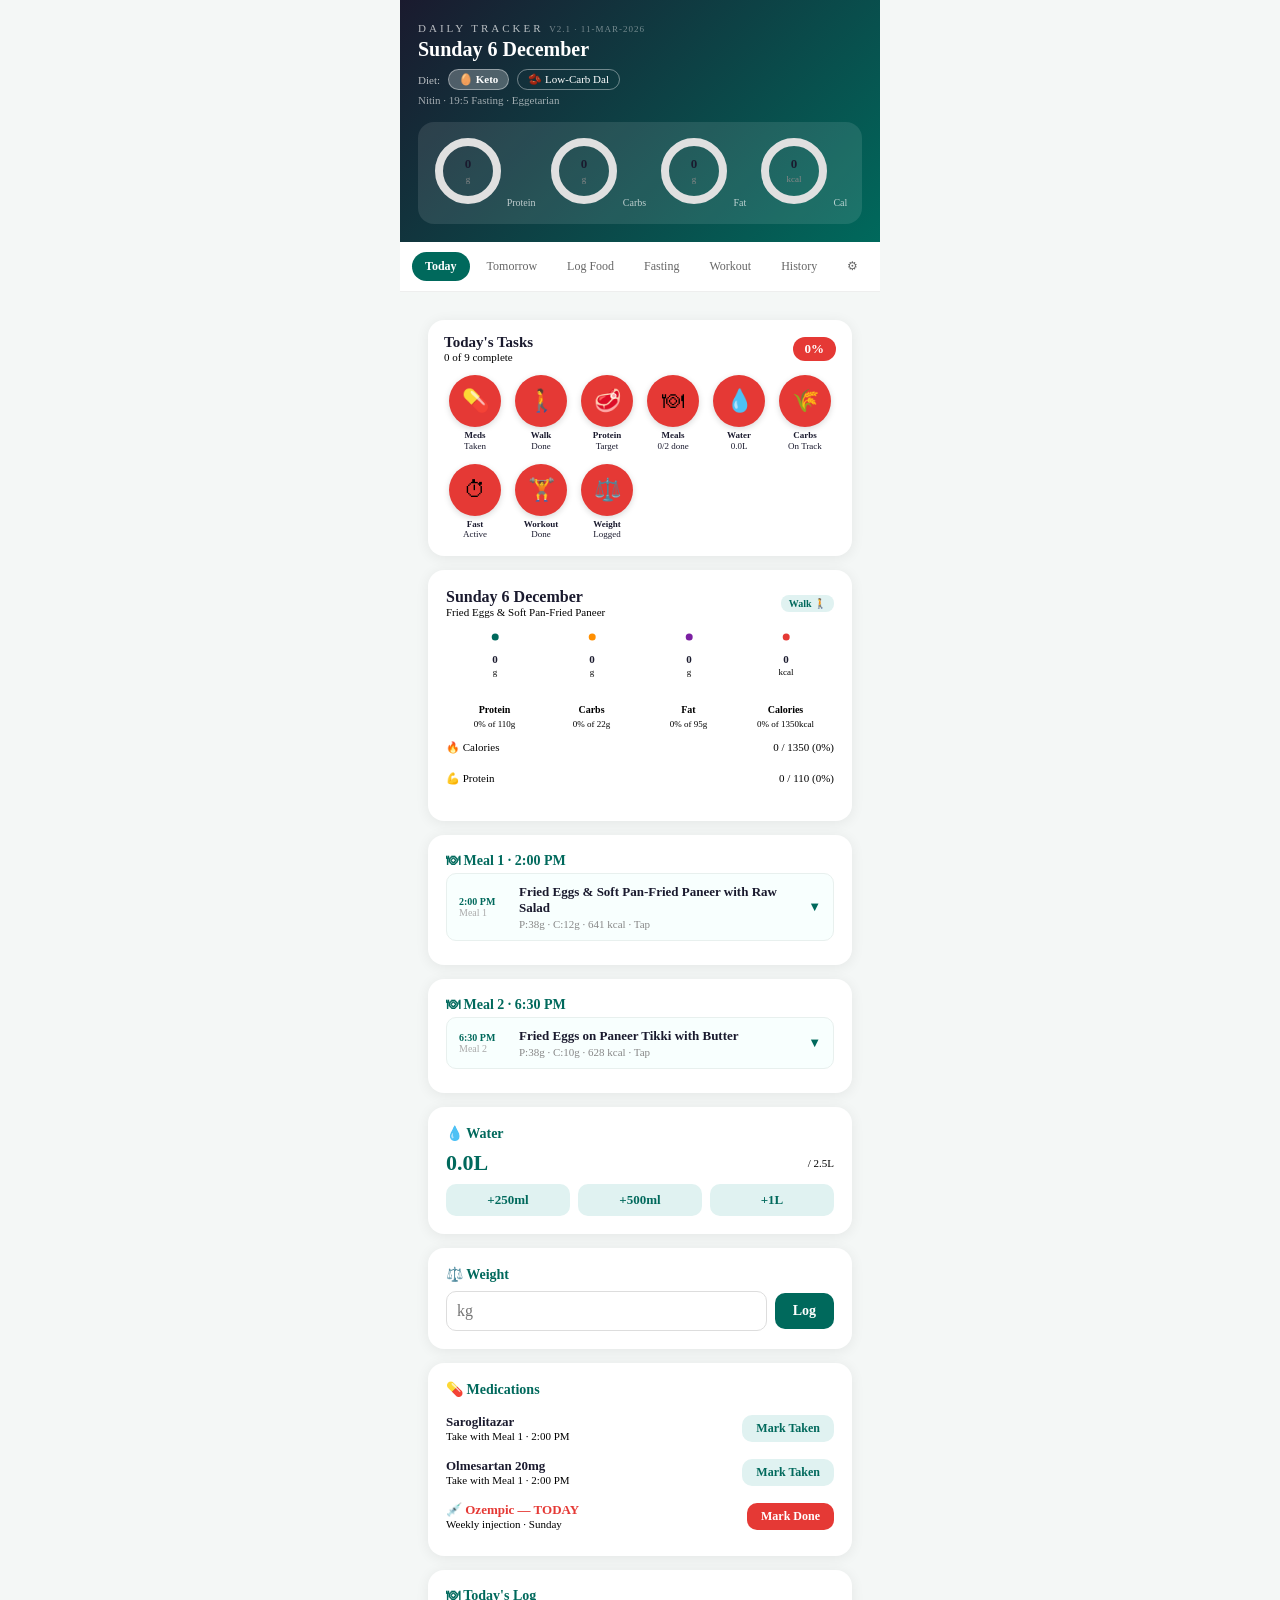
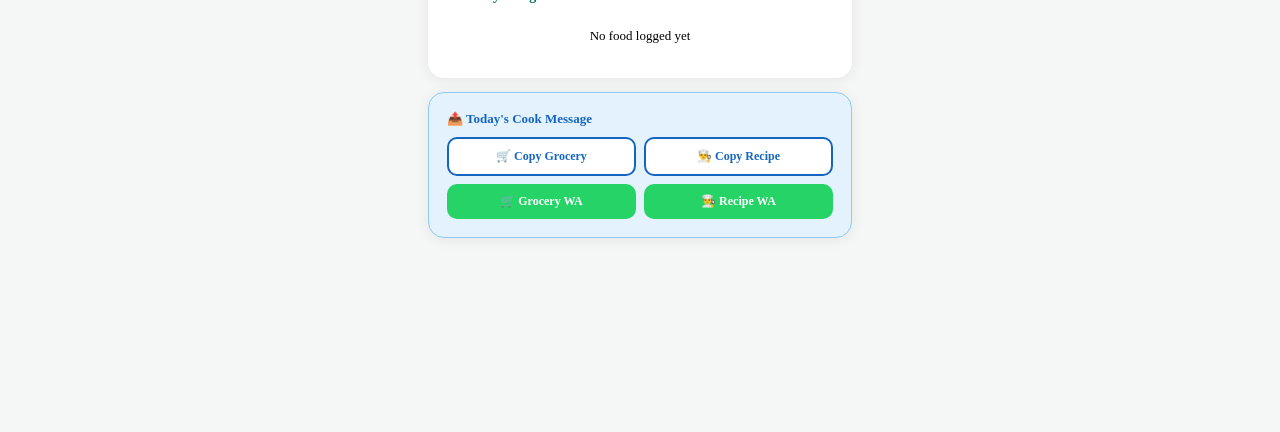
==== commit d6ddd4a2: "Add files via upload" ====
--- a/health_tracker.html
+++ b/health_tracker.html
@@ -1187,6 +1187,7 @@
 // Undo state
 let _undoEntry = null;
 let _undoTimer = null;
+const APP_VERSION = 'v2.1 · 11-Mar-2026';
 const blankDay = () => ({entries:[],weight:null,water:0,fasting:false,fastStart:null,fastBest:0,fastAccum:0,workouts:[]});
 const loadDay = d => LS.get('hlog_'+d,null) || blankDay();
 const saveDay = (d,v) => LS.set('hlog_'+d,v);
@@ -1195,32 +1196,40 @@
 // If yesterday's fast was still running when midnight passed, continue it today
 function carryFastOverMidnight() {
   const today = isoToday();
-  const yesterday = isoTomorrow(); // reuse helper but go back
-  // Get yesterday's date string
+
+  // Case 1: Same-day reload — fast already saved in today's log
+  const todayDay = LS.get('hlog_'+today, null);
+  if(todayDay && todayDay.fasting && todayDay.fastStart) {
+    const elapsed = Math.floor((Date.now() - todayDay.fastStart) / 1000);
+    if(elapsed > 0 && elapsed < 48*3600) {
+      return todayDay; // fast still running, restore it
+    }
+  }
+
+  // Case 2: Fast started yesterday, crossed midnight into today
   const yd = new Date(); yd.setDate(yd.getDate()-1);
   const yStr = yd.getFullYear()+'-'+String(yd.getMonth()+1).padStart(2,'0')+'-'+String(yd.getDate()).padStart(2,'0');
-
   const yDay = LS.get('hlog_'+yStr, null);
   if(!yDay) return null;
 
-  // Yesterday's fast was still active (never stopped)
   if(yDay.fasting && yDay.fastStart) {
     const elapsed = Math.floor((Date.now() - yDay.fastStart) / 1000);
-    // Only carry over if it's a plausible fast (started within last 24h)
     if(elapsed > 0 && elapsed < 48*3600) {
-      // Mark yesterday's fast as ended at midnight
+      // Save yesterday's fast as ended at midnight
       const midnight = new Date(today+'T00:00:00').getTime();
-      const ySecs = Math.floor((midnight - yDay.fastStart) / 1000);
+      const originalStart = yDay.fastStart;
+      const ySecs = Math.floor((midnight - originalStart) / 1000);
       yDay.fastBest = Math.max(yDay.fastBest||0, ySecs);
       yDay.fasting = false;
       yDay.fastStart = null;
       saveDay(yStr, yDay);
 
-      // Return a today day-object with fast already running from original start
-      const todayDay = loadDay(today);
-      todayDay.fasting = true;
-      todayDay.fastStart = yDay.fastStart || (Date.now() - elapsed*1000);
-      return todayDay;
+      // Carry fast into today from original start time
+      const newToday = loadDay(today);
+      newToday.fasting = true;
+      newToday.fastStart = originalStart;
+      saveDay(today, newToday);
+      return newToday;
     }
   }
   return null;
@@ -2893,6 +2902,30 @@
       </div>`:''}
 
       ${reached?'<div style="margin-top:14px;font-size:14px;color:var(--green);font-weight:700">🎉 19-hour target reached!</div>':''}
+
+      ${!S.day.fasting ? `<div style="margin-top:12px;padding:10px 14px;background:#1a1a1a;border-radius:12px;border:1px dashed #444">
+        <div style="font-size:11px;color:#aaa;margin-bottom:8px;text-align:center">🕐 Set custom fast start time</div>
+        <div style="display:flex;align-items:center;gap:8px;justify-content:center">
+          <input type="time" id="custom-fast-time" style="padding:6px 10px;border:1.5px solid var(--teal);border-radius:8px;font-size:14px;font-weight:700;background:#222;color:#fff"/>
+          <button onclick="
+            const el=document.getElementById('custom-fast-time');
+            const t=el?el.value:'';
+            if(t){
+              const [h,m]=t.split(':').map(Number);
+              const now=new Date();
+              let start=new Date(now.getFullYear(),now.getMonth(),now.getDate(),h,m,0,0);
+              if(start>now) start.setDate(start.getDate()-1);
+              S.day.fasting=true;
+              S.day.fastStart=start.getTime();
+              saveDay(isoToday(),S.day);
+              startTimer();
+              render();
+            }" style="padding:7px 16px;background:var(--teal);color:#fff;border:none;border-radius:8px;font-size:13px;font-weight:700">
+            Start
+          </button>
+        </div>
+        <div style="font-size:10px;color:#666;text-align:center;margin-top:6px">Enter yesterday's time if fast started before midnight</div>
+      </div>` : ''}
 
       ${best>0?`
       <div style="margin-top:16px;display:flex;gap:10px;justify-content:center;flex-wrap:wrap">
@@ -3976,7 +4009,7 @@
 
   document.getElementById('app').innerHTML=`
     <div class="hdr">
-      <div style="font-size:11px;letter-spacing:3px;text-transform:uppercase;opacity:.7;margin-bottom:4px">Daily Tracker</div>
+      <div style="font-size:11px;letter-spacing:3px;text-transform:uppercase;opacity:.7;margin-bottom:4px">Daily Tracker <span style="font-size:9px;opacity:.6;letter-spacing:1px">${APP_VERSION}</span></div>
       <div style="font-size:20px;font-weight:700;margin-bottom:2px">${new Date().toLocaleDateString('en-IN',{weekday:'long',day:'numeric',month:'long'})}</div>
       ${S.startDate?`<div style="font-size:11px;opacity:.8;margin-bottom:2px">${PHASE_LABELS[phnum].label} · Week ${Math.min(phwk,12)} of 12</div>`:''}
       ${isTripDay()?'<div style="margin-top:6px;padding:6px 12px;background:var(--gold);border-radius:8px;font-size:12px;font-weight:700;text-align:center">🏖️ Trip Break — Enjoy! Resume Apr 3rd</div>':''}
